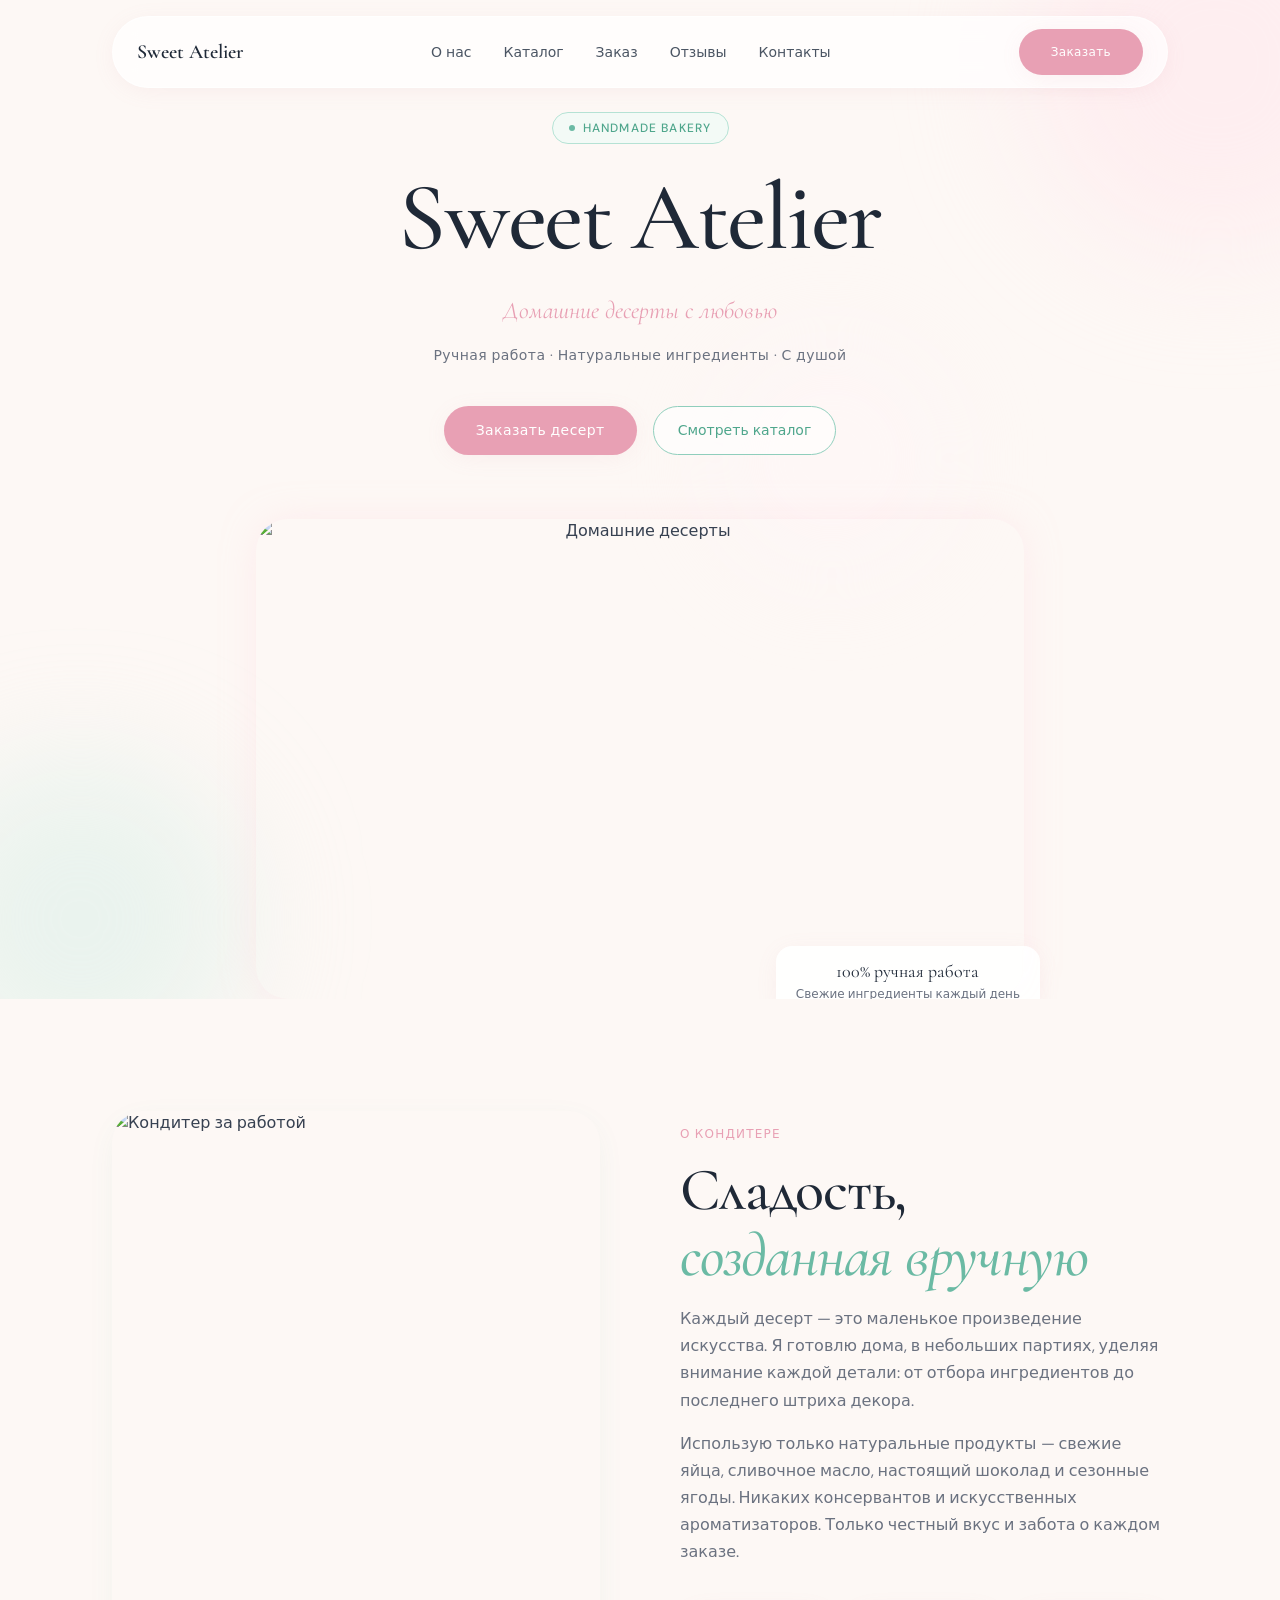
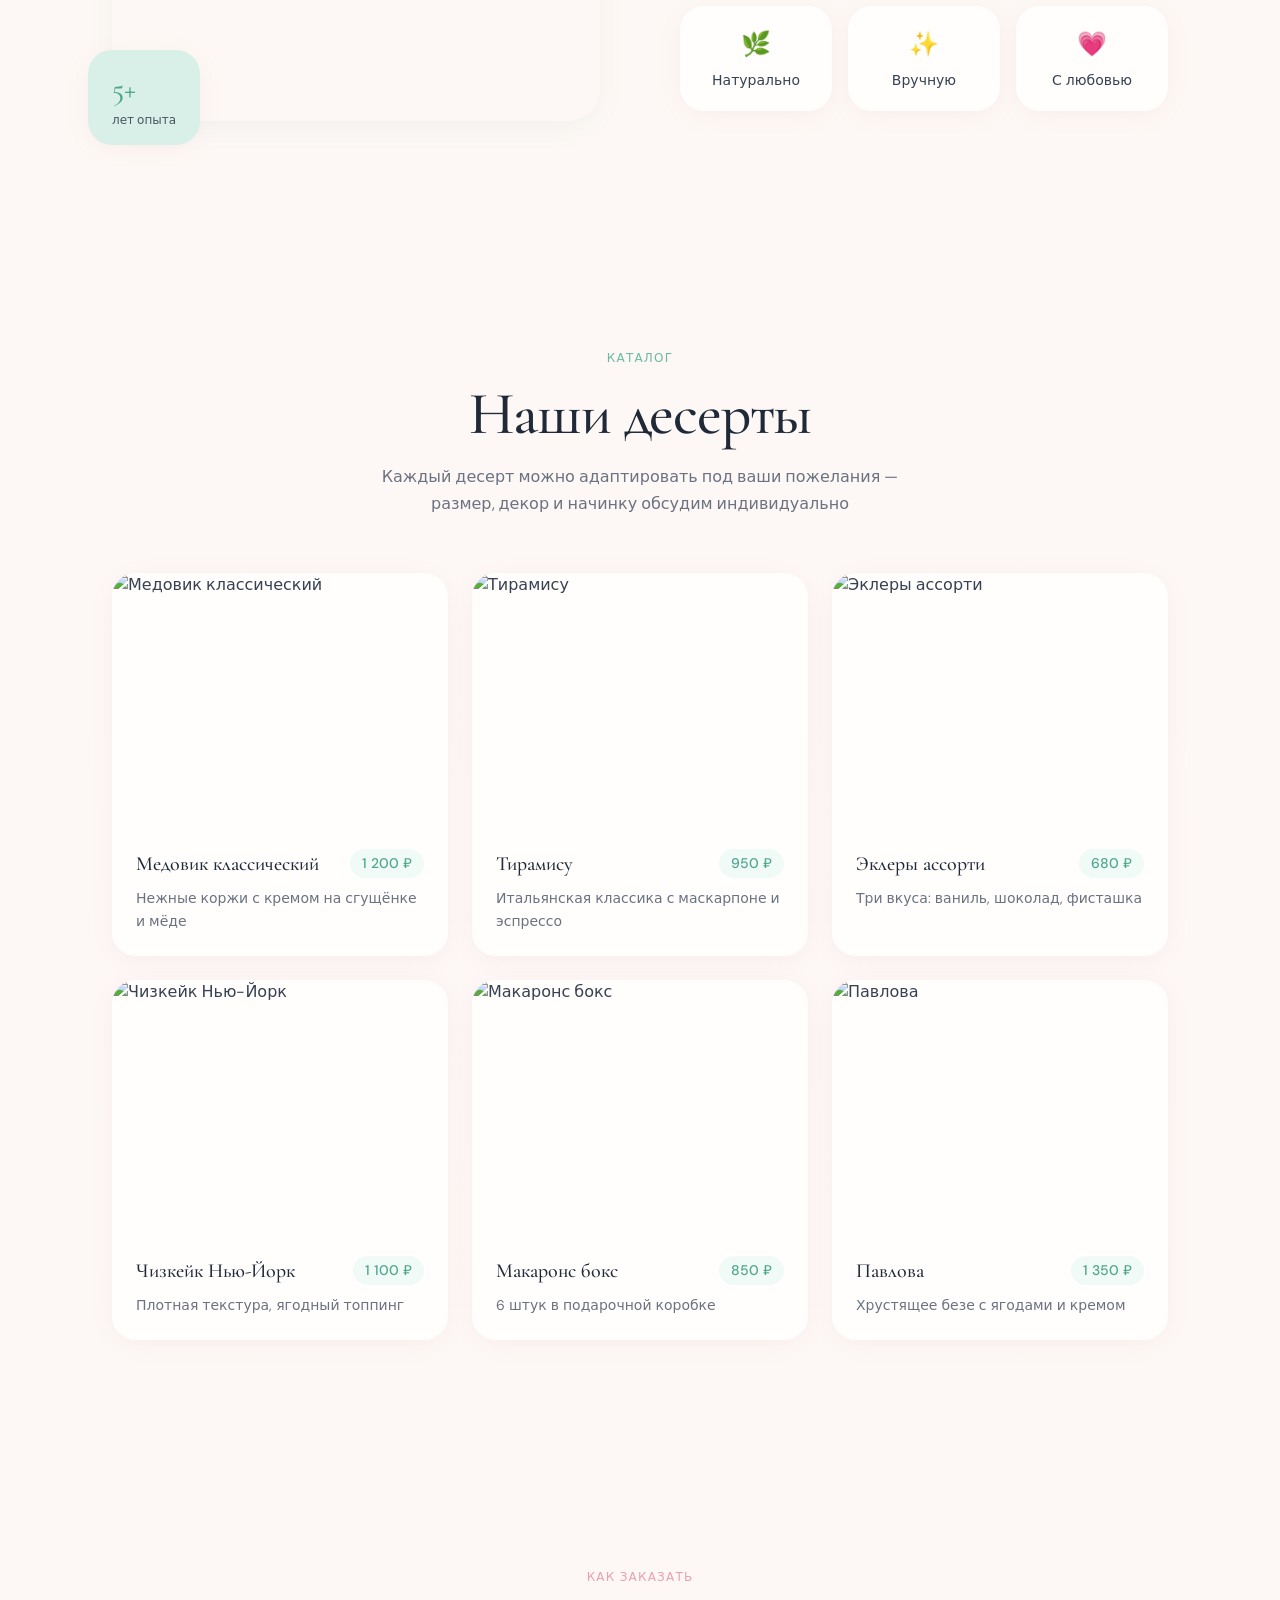
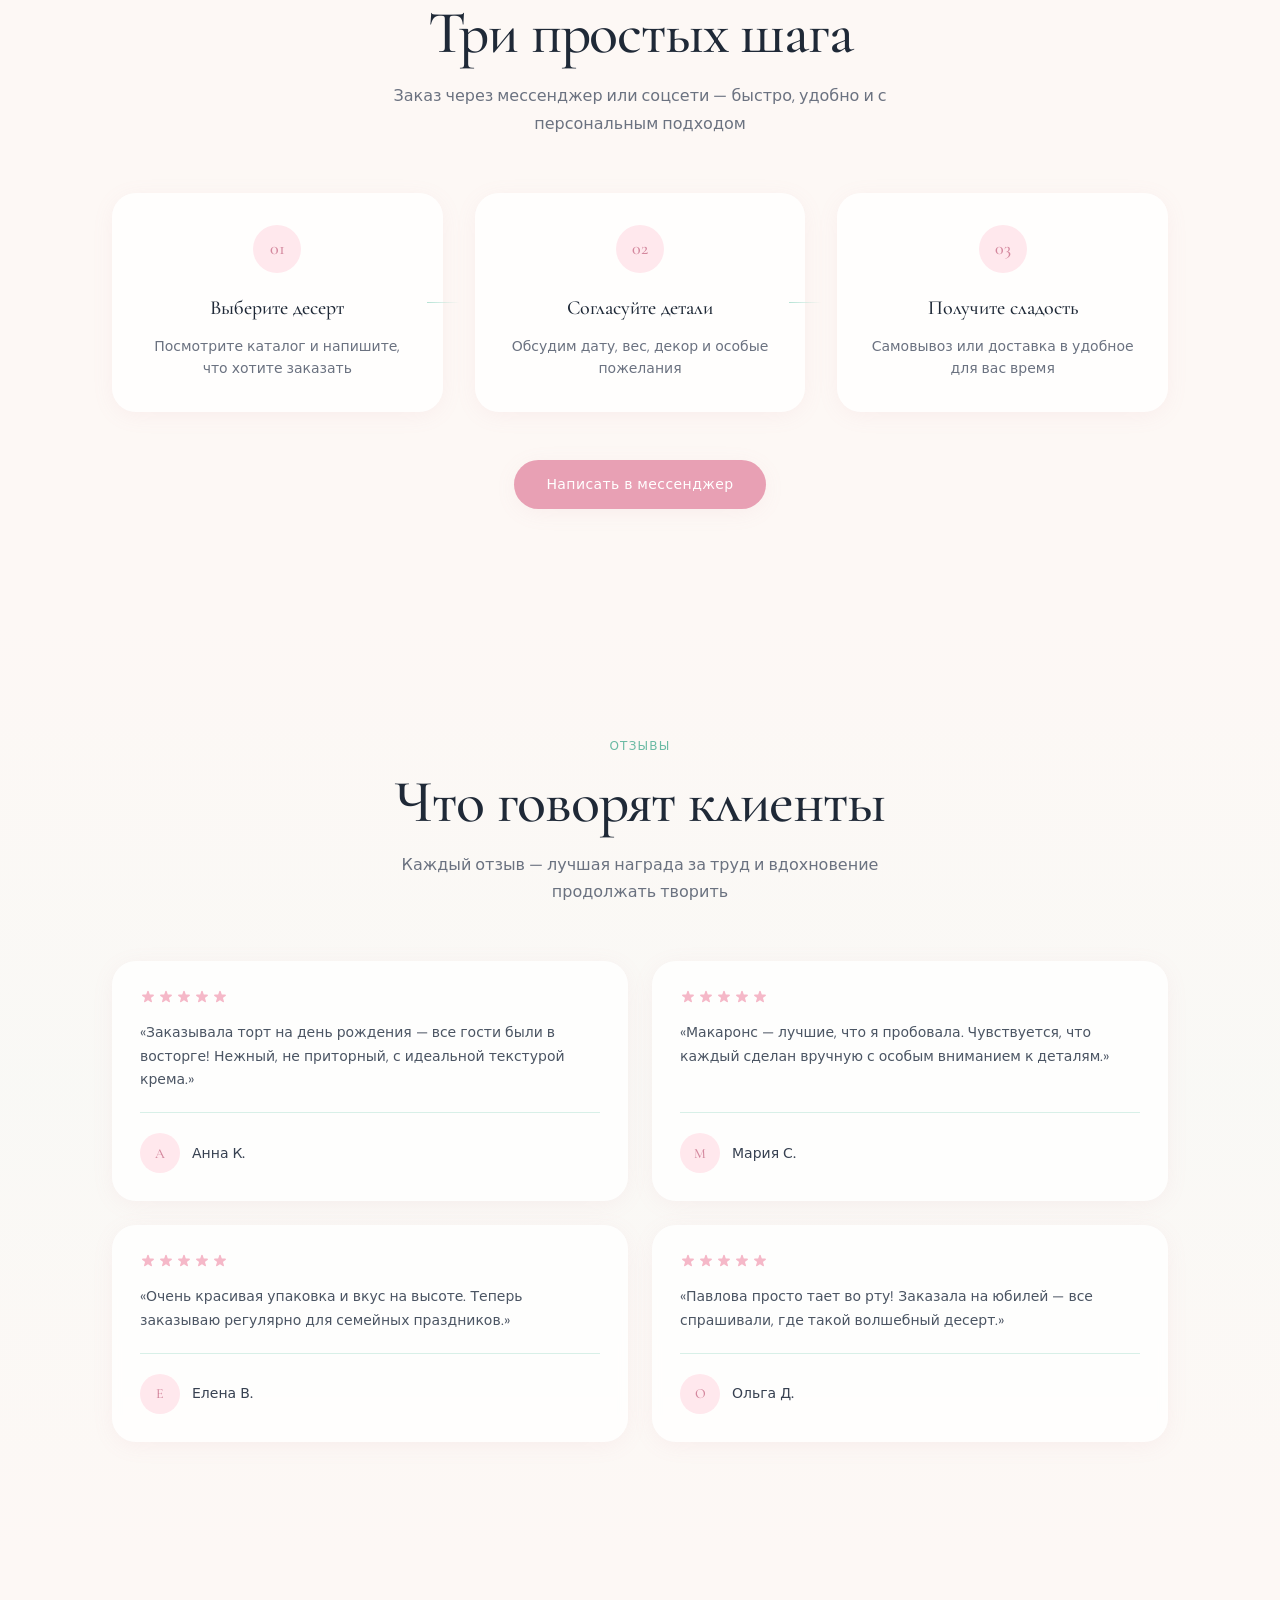
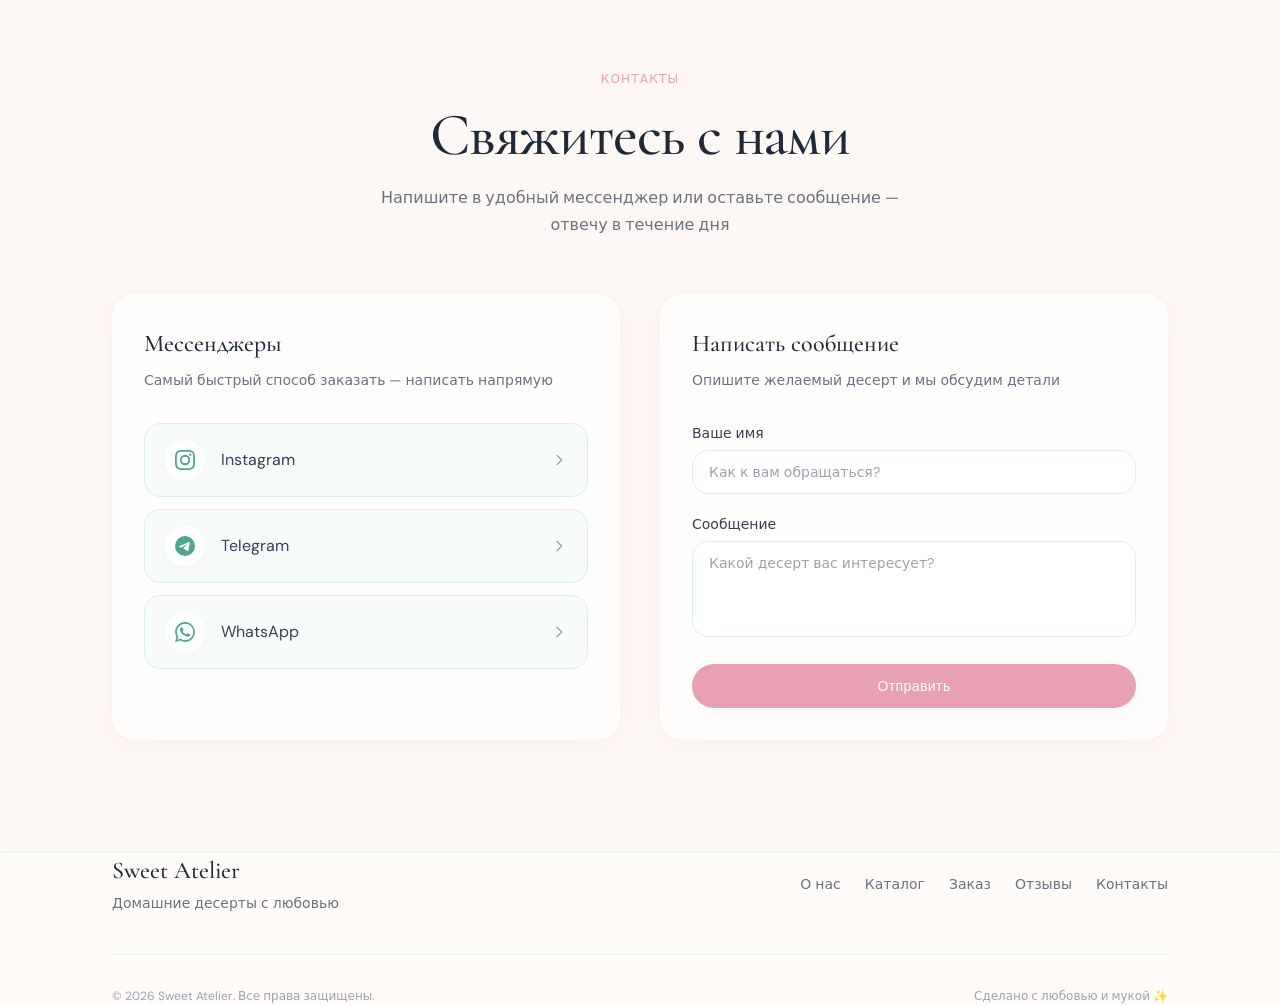
==== index.html @ 5d363986 "Создала веб-сайт" ====
<!DOCTYPE html>
<html lang="ru">
<head>
  <meta charset="UTF-8">
  <meta name="viewport" content="width=device-width, initial-scale=1.0">
  <meta name="description" content="Домашние десерты с любовью — handmade bakery от домашнего кондитера">
  <link rel="icon" type="image/svg+xml" href="favicon.svg">
  <link rel="preconnect" href="https://fonts.googleapis.com">
  <link rel="preconnect" href="https://fonts.gstatic.com" crossorigin>
  <link href="https://fonts.googleapis.com/css2?family=Cormorant+Garamond:ital,wght@0,400;0,500;0,600;0,700;1,400&family=DM+Sans:ital,opsz,wght@0,9..40,300;0,9..40,400;0,9..40,500;1,9..40,400&display=swap" rel="stylesheet">
  <link rel="stylesheet" href="css/styles.css">
  <title>Sweet Atelier — Домашние десерты</title>
</head>
<body>

  <!-- Header -->
  <header class="header">
    <div class="container">
      <nav class="header__inner">
        <a href="#" class="header__logo" id="brand-name">Sweet Atelier</a>
        <ul class="nav-desktop" id="nav-desktop"></ul>
        <a href="#contact" class="btn-primary header__cta">Заказать</a>
        <button class="burger" id="burger" type="button" aria-label="Меню">
          <span class="burger__lines">
            <span></span><span></span><span></span>
          </span>
        </button>
      </nav>
      <nav class="nav-mobile" id="nav-mobile">
        <ul id="nav-mobile-list"></ul>
        <a href="#contact" class="btn-primary">Заказать десерт</a>
      </nav>
    </div>
  </header>

  <main>

    <!-- Hero -->
    <section class="hero">
      <div class="hero__bg">
        <div class="hero__blob hero__blob--1"></div>
        <div class="hero__blob hero__blob--2"></div>
        <div class="hero__blob hero__blob--3"></div>
      </div>
      <div class="container hero__content">
        <span class="hero__badge hero-animate hero-animate--1">
          <span class="hero__badge-dot"></span>
          Handmade Bakery
        </span>
        <h1 class="hero__title hero-animate hero-animate--2" id="hero-title">Sweet Atelier</h1>
        <p class="hero__tagline hero-animate hero-animate--3" id="hero-tagline">Домашние десерты с любовью</p>
        <p class="hero__desc hero-animate hero-animate--4" id="hero-desc">Ручная работа · Натуральные ингредиенты · С душой</p>
        <div class="hero__actions hero-animate hero-animate--5">
          <a href="#contact" class="btn-primary">Заказать десерт</a>
          <a href="#catalog" class="btn-outline">Смотреть каталог</a>
        </div>
        <div class="hero__image-wrap hero-animate hero-animate--6">
          <div class="hero__image">
            <img src="https://images.unsplash.com/photo-1486427944299-d1955d23e34d?w=1200&q=80" alt="Домашние десерты">
          </div>
          <div class="hero__image-badge">
            <p>100% ручная работа</p>
            <p>Свежие ингредиенты каждый день</p>
          </div>
        </div>
      </div>
    </section>

    <!-- About -->
    <section id="about" class="section-padding">
      <div class="container about__grid">
        <div class="about__image-wrap fade-in fade-in--left">
          <div class="about__image">
            <img src="https://images.unsplash.com/photo-1556910103-1c02745aae4d?w=800&q=80" alt="Кондитер за работой">
          </div>
          <div class="about__stat">
            <p class="about__stat-num">5+</p>
            <p class="about__stat-label">лет опыта</p>
          </div>
        </div>
        <div class="fade-in fade-in--right">
          <span class="section-label section-label--blush">О кондитере</span>
          <h2 class="section-title">Сладость,<br><span class="italic-accent">созданная вручную</span></h2>
          <p class="about__text">
            Каждый десерт — это маленькое произведение искусства. Я готовлю
            дома, в небольших партиях, уделяя внимание каждой детали: от
            отбора ингредиентов до последнего штриха декора.
          </p>
          <p class="about__text about__text--second">
            Использую только натуральные продукты — свежие яйца, сливочное
            масло, настоящий шоколад и сезонные ягоды. Никаких консервантов
            и искусственных ароматизаторов. Только честный вкус и забота о
            каждом заказе.
          </p>
          <div class="about__features">
            <div class="card-bakery about__feature">
              <span class="about__feature-icon">🌿</span>
              <span class="about__feature-label">Натурально</span>
            </div>
            <div class="card-bakery about__feature">
              <span class="about__feature-icon">✨</span>
              <span class="about__feature-label">Вручную</span>
            </div>
            <div class="card-bakery about__feature">
              <span class="about__feature-icon">💗</span>
              <span class="about__feature-label">С любовью</span>
            </div>
          </div>
        </div>
      </div>
    </section>

    <!-- Catalog -->
    <section id="catalog" class="section-padding catalog">
      <div class="container">
        <div class="section-header fade-in">
          <span class="section-label section-label--mint">Каталог</span>
          <h2 class="section-title">Наши десерты</h2>
          <p class="section-subtitle section-subtitle--center">
            Каждый десерт можно адаптировать под ваши пожелания — размер,
            декор и начинку обсудим индивидуально
          </p>
        </div>
        <div class="catalog__grid" id="catalog-grid"></div>
      </div>
    </section>

    <!-- How to order -->
    <section id="order" class="section-padding">
      <div class="container">
        <div class="section-header fade-in">
          <span class="section-label section-label--blush">Как заказать</span>
          <h2 class="section-title">Три простых шага</h2>
          <p class="section-subtitle section-subtitle--center">
            Заказ через мессенджер или соцсети — быстро, удобно и с
            персональным подходом
          </p>
        </div>
        <div class="steps" id="steps-grid"></div>
        <div class="order__cta fade-in">
          <a href="#contact" class="btn-primary">Написать в мессенджер</a>
        </div>
      </div>
    </section>

    <!-- Reviews -->
    <section id="reviews" class="section-padding reviews">
      <div class="container">
        <div class="section-header fade-in">
          <span class="section-label section-label--mint">Отзывы</span>
          <h2 class="section-title">Что говорят клиенты</h2>
          <p class="section-subtitle section-subtitle--center">
            Каждый отзыв — лучшая награда за труд и вдохновение продолжать творить
          </p>
        </div>
        <div class="reviews__grid" id="reviews-grid"></div>
      </div>
    </section>

    <!-- Contact -->
    <section id="contact" class="section-padding">
      <div class="container">
        <div class="section-header fade-in">
          <span class="section-label section-label--blush">Контакты</span>
          <h2 class="section-title">Свяжитесь с нами</h2>
          <p class="section-subtitle section-subtitle--center">
            Напишите в удобный мессенджер или оставьте сообщение — отвечу в течение дня
          </p>
        </div>
        <div class="contact__grid">
          <div class="card-bakery contact-card fade-in fade-in--left">
            <h3 class="contact-card__title">Мессенджеры</h3>
            <p class="contact-card__desc">Самый быстрый способ заказать — написать напрямую</p>
            <div class="social-links" id="social-links"></div>
          </div>
          <div class="card-bakery contact-card fade-in fade-in--right">
            <h3 class="contact-card__title">Написать сообщение</h3>
            <p class="contact-card__desc">Опишите желаемый десерт и мы обсудим детали</p>
            <form class="form" id="contact-form">
              <div class="form-group">
                <label for="name">Ваше имя</label>
                <input type="text" id="name" name="name" required placeholder="Как к вам обращаться?">
              </div>
              <div class="form-group">
                <label for="message">Сообщение</label>
                <textarea id="message" name="message" required placeholder="Какой десерт вас интересует?"></textarea>
              </div>
              <button type="submit" class="btn-primary btn-primary--full">Отправить</button>
            </form>
            <div class="form-success" id="form-success" hidden>
              <p class="form-success__title">Спасибо!</p>
              <p class="form-success__text">Ваше сообщение отправлено. Скоро свяжусь с вами.</p>
            </div>
          </div>
        </div>
      </div>
    </section>

  </main>

  <!-- Footer -->
  <footer class="footer">
    <div class="container footer__inner">
      <div class="footer__top">
        <div class="footer__brand">
          <p class="footer__name" id="footer-brand-name">Sweet Atelier</p>
          <p class="footer__tagline" id="footer-tagline">Домашние десерты с любовью</p>
        </div>
        <nav class="footer__nav">
          <ul id="footer-nav"></ul>
        </nav>
      </div>
      <div class="footer__bottom">
        <p>© <span id="footer-year"></span> <span id="footer-brand-copy">Sweet Atelier</span>. Все права защищены.</p>
        <p>Сделано с любовью и мукой ✨</p>
      </div>
    </div>
  </footer>

  <script src="js/data.js"></script>
  <script src="js/main.js"></script>
</body>
</html>
---- css/styles.css ----
/* ===== Variables ===== */
:root {
  --cream: #fdf8f5;
  --mint-50: #f0faf7;
  --mint-100: #d8f0e8;
  --mint-200: #b5e2d4;
  --mint-300: #8fcebc;
  --mint-400: #6bbaa4;
  --mint-500: #4fa68c;
  --blush-50: #fff5f7;
  --blush-100: #ffe8ed;
  --blush-200: #ffd1dc;
  --blush-300: #f5b8c8;
  --blush-400: #e8a0b4;
  --blush-500: #d4889e;
  --gray-400: #9ca3af;
  --gray-500: #6b7280;
  --gray-600: #4b5563;
  --gray-700: #374151;
  --gray-800: #1f2937;
  --shadow-soft: 0 4px 24px -4px rgba(212, 136, 158, 0.12);
  --shadow-card: 0 8px 32px -8px rgba(79, 166, 140, 0.1);
  --shadow-glow: 0 0 40px -10px rgba(255, 209, 220, 0.5);
  --font-serif: "Cormorant Garamond", Georgia, serif;
  --font-sans: "DM Sans", system-ui, sans-serif;
  --transition: 200ms cubic-bezier(0.4, 0, 0.2, 1);
}

/* ===== Reset & Base ===== */
*, *::before, *::after { box-sizing: border-box; margin: 0; padding: 0; }

html { scroll-behavior: smooth; }

body {
  font-family: var(--font-sans);
  background: var(--cream);
  color: var(--gray-700);
  -webkit-font-smoothing: antialiased;
  line-height: 1.5;
}

::selection {
  background: var(--blush-200);
  color: var(--gray-800);
}

img { display: block; max-width: 100%; height: auto; }

a { text-decoration: none; color: inherit; }

ul { list-style: none; }

/* ===== Utilities ===== */
.container {
  max-width: 72rem;
  margin: 0 auto;
  padding: 0 1.25rem;
}

.section-padding {
  padding: 5rem 1.25rem;
}

.section-header {
  text-align: center;
}

.section-label {
  font-size: 0.75rem;
  font-weight: 500;
  letter-spacing: 0.1em;
  text-transform: uppercase;
}

.section-label--mint { color: var(--mint-400); }
.section-label--blush { color: var(--blush-400); }

.section-title {
  font-family: var(--font-serif);
  font-size: clamp(2.25rem, 5vw, 3.75rem);
  font-weight: 500;
  letter-spacing: -0.02em;
  color: var(--gray-800);
  margin-top: 0.75rem;
  line-height: 1.1;
}

.section-subtitle {
  margin: 1rem auto 0;
  max-width: 36rem;
  font-size: 1rem;
  line-height: 1.7;
  color: var(--gray-500);
}

.section-subtitle--center { text-align: center; }

.italic-accent { font-style: italic; color: var(--mint-400); }

/* ===== Buttons ===== */
.btn-primary {
  display: inline-flex;
  align-items: center;
  justify-content: center;
  padding: 0.875rem 2rem;
  border-radius: 9999px;
  background: var(--blush-400);
  color: #fff;
  font-size: 0.875rem;
  font-weight: 500;
  letter-spacing: 0.03em;
  box-shadow: var(--shadow-soft);
  transition: all var(--transition);
  border: none;
  cursor: pointer;
}

.btn-primary:hover {
  background: var(--blush-500);
  box-shadow: var(--shadow-card);
  transform: scale(1.02);
}

.btn-primary:active { transform: scale(0.98); }

.btn-outline {
  display: inline-flex;
  align-items: center;
  justify-content: center;
  padding: 0.75rem 1.5rem;
  border-radius: 9999px;
  border: 1px solid var(--mint-300);
  background: rgba(255, 255, 255, 0.6);
  color: var(--mint-500);
  font-size: 0.875rem;
  font-weight: 500;
  backdrop-filter: blur(4px);
  transition: all var(--transition);
}

.btn-outline:hover {
  border-color: var(--mint-400);
  background: var(--mint-50);
}

.btn-primary--full { width: 100%; }

/* ===== Cards ===== */
.card-bakery {
  border-radius: 1.5rem;
  background: rgba(255, 255, 255, 0.8);
  box-shadow: var(--shadow-soft);
  backdrop-filter: blur(4px);
  transition: all var(--transition);
}

/* ===== Fade-in animation ===== */
.fade-in {
  opacity: 0;
  transform: translateY(24px);
  transition: opacity 0.6s cubic-bezier(0.4, 0, 0.2, 1),
              transform 0.6s cubic-bezier(0.4, 0, 0.2, 1);
}

.fade-in--left { transform: translateX(24px); }
.fade-in--right { transform: translateX(-24px); }

.fade-in.is-visible {
  opacity: 1;
  transform: translate(0, 0);
}

/* ===== Header ===== */
.header {
  position: fixed;
  inset: 0 0 auto 0;
  z-index: 50;
}

.header__inner {
  margin-top: 1rem;
  display: flex;
  align-items: center;
  justify-content: space-between;
  padding: 0.75rem 1.5rem;
  border-radius: 9999px;
  border: 1px solid rgba(255, 255, 255, 0.6);
  background: rgba(255, 255, 255, 0.7);
  box-shadow: var(--shadow-soft);
  backdrop-filter: blur(12px);
}

.header__logo {
  font-family: var(--font-serif);
  font-size: 1.25rem;
  font-weight: 600;
  color: var(--gray-800);
  transition: color var(--transition);
}

.header__logo:hover { color: var(--blush-500); }

.nav-desktop {
  display: none;
  align-items: center;
  gap: 2rem;
}

.nav-desktop a {
  font-size: 0.875rem;
  color: var(--gray-600);
  transition: color var(--transition);
}

.nav-desktop a:hover { color: var(--mint-500); }

.header__cta { display: none; font-size: 0.75rem; }

.burger {
  display: flex;
  align-items: center;
  justify-content: center;
  width: 2.5rem;
  height: 2.5rem;
  border: none;
  border-radius: 9999px;
  background: var(--mint-50);
  cursor: pointer;
}

.burger__lines {
  position: relative;
  width: 1rem;
  height: 0.875rem;
}

.burger__lines span {
  position: absolute;
  left: 0;
  width: 100%;
  height: 2px;
  border-radius: 1px;
  background: var(--gray-600);
  transition: all var(--transition);
}

.burger__lines span:nth-child(1) { top: 0; }
.burger__lines span:nth-child(2) { top: 50%; transform: translateY(-50%); }
.burger__lines span:nth-child(3) { bottom: 0; }

.burger.is-open .burger__lines span:nth-child(1) {
  top: 50%;
  transform: translateY(-50%) rotate(45deg);
}

.burger.is-open .burger__lines span:nth-child(2) { opacity: 0; }

.burger.is-open .burger__lines span:nth-child(3) {
  bottom: 50%;
  transform: translateY(50%) rotate(-45deg);
}

.nav-mobile {
  display: none;
  margin-top: 0.5rem;
  padding: 1.5rem;
  border-radius: 1.5rem;
  border: 1px solid rgba(255, 255, 255, 0.6);
  background: rgba(255, 255, 255, 0.9);
  box-shadow: var(--shadow-card);
  backdrop-filter: blur(12px);
}

.nav-mobile.is-open { display: block; }

.nav-mobile ul { display: flex; flex-direction: column; gap: 1rem; }

.nav-mobile a {
  display: block;
  font-size: 1rem;
  color: var(--gray-700);
  transition: color var(--transition);
}

.nav-mobile a:hover { color: var(--mint-500); }

.nav-mobile .btn-primary {
  margin-top: 1.5rem;
  width: 100%;
}

/* ===== Hero ===== */
.hero {
  position: relative;
  min-height: 100vh;
  padding-top: 7rem;
  overflow: hidden;
}

.hero__bg {
  pointer-events: none;
  position: absolute;
  inset: 0;
}

.hero__blob {
  position: absolute;
  border-radius: 50%;
  filter: blur(60px);
}

.hero__blob--1 {
  top: -8rem;
  right: -8rem;
  width: 24rem;
  height: 24rem;
  background: rgba(255, 232, 237, 0.6);
}

.hero__blob--2 {
  bottom: -5rem;
  left: -5rem;
  width: 20rem;
  height: 20rem;
  background: rgba(216, 240, 232, 0.5);
}

.hero__blob--3 {
  top: 33%;
  right: 25%;
  width: 16rem;
  height: 16rem;
  background: rgba(255, 245, 247, 0.4);
  filter: blur(40px);
}

.hero__content {
  position: relative;
  display: flex;
  flex-direction: column;
  align-items: center;
  text-align: center;
  padding-bottom: 4rem;
}

.hero__badge {
  display: inline-flex;
  align-items: center;
  gap: 0.5rem;
  margin-bottom: 1.5rem;
  padding: 0.375rem 1rem;
  border-radius: 9999px;
  border: 1px solid var(--mint-200);
  background: rgba(240, 250, 247, 0.8);
  font-size: 0.75rem;
  font-weight: 500;
  letter-spacing: 0.1em;
  text-transform: uppercase;
  color: var(--mint-500);
}

.hero__badge-dot {
  width: 0.375rem;
  height: 0.375rem;
  border-radius: 50%;
  background: var(--mint-400);
}

.hero__title {
  font-family: var(--font-serif);
  font-size: clamp(3rem, 10vw, 6rem);
  font-weight: 500;
  line-height: 1.05;
  letter-spacing: -0.02em;
  color: var(--gray-800);
}

.hero__tagline {
  margin-top: 1.5rem;
  font-family: var(--font-serif);
  font-size: clamp(1.25rem, 3vw, 1.5rem);
  font-style: italic;
  color: var(--blush-400);
}

.hero__desc {
  margin-top: 1rem;
  font-size: 0.875rem;
  letter-spacing: 0.03em;
  color: var(--gray-500);
}

.hero__actions {
  margin-top: 2.5rem;
  display: flex;
  flex-direction: column;
  gap: 1rem;
}

.hero__image-wrap {
  position: relative;
  margin-top: 4rem;
  width: 100%;
  max-width: 48rem;
}

.hero__image {
  border-radius: 2rem;
  overflow: hidden;
  box-shadow: var(--shadow-glow);
}

.hero__image img {
  width: 100%;
  aspect-ratio: 16 / 10;
  object-fit: cover;
}

.hero__image-badge {
  display: none;
  position: absolute;
  bottom: -1rem;
  right: -1rem;
  padding: 0.75rem 1.25rem;
  border-radius: 1rem;
  background: rgba(255, 255, 255, 0.9);
  box-shadow: var(--shadow-soft);
  backdrop-filter: blur(4px);
}

.hero__image-badge p:first-child {
  font-family: var(--font-serif);
  font-size: 1.125rem;
  color: var(--gray-800);
}

.hero__image-badge p:last-child {
  font-size: 0.75rem;
  color: var(--gray-500);
}

/* Hero entrance (no JS needed) */
.hero-animate {
  opacity: 0;
  transform: translateY(24px);
  animation: heroIn 0.7s cubic-bezier(0.4, 0, 0.2, 1) forwards;
}

.hero-animate--1 { animation-delay: 0s; }
.hero-animate--2 { animation-delay: 0.1s; }
.hero-animate--3 { animation-delay: 0.2s; }
.hero-animate--4 { animation-delay: 0.3s; }
.hero-animate--5 { animation-delay: 0.4s; }
.hero-animate--6 { animation-delay: 0.5s; animation-name: heroInScale; }

@keyframes heroIn {
  to { opacity: 1; transform: translateY(0); }
}

@keyframes heroInScale {
  from { opacity: 0; transform: scale(0.95); }
  to { opacity: 1; transform: scale(1); }
}

/* ===== About ===== */
.about__grid {
  display: grid;
  gap: 3rem;
  align-items: center;
}

.about__image-wrap { position: relative; }

.about__image {
  border-radius: 2rem;
  overflow: hidden;
  box-shadow: var(--shadow-card);
}

.about__image img {
  width: 100%;
  aspect-ratio: 4 / 5;
  object-fit: cover;
}

.about__stat {
  position: absolute;
  bottom: -1.5rem;
  left: -1.5rem;
  padding: 1rem 1.5rem;
  border-radius: 1.5rem;
  background: var(--mint-100);
  box-shadow: var(--shadow-soft);
}

.about__stat-num {
  font-family: var(--font-serif);
  font-size: 1.875rem;
  font-weight: 500;
  color: var(--mint-500);
}

.about__stat-label {
  font-size: 0.75rem;
  color: var(--gray-600);
}

.about__text {
  margin-top: 1rem;
  font-size: 1rem;
  line-height: 1.7;
  color: var(--gray-500);
}

.about__text--second { margin-top: 1rem; }

.about__features {
  margin-top: 2.5rem;
  display: grid;
  grid-template-columns: repeat(2, 1fr);
  gap: 1rem;
}

.about__feature {
  display: flex;
  flex-direction: column;
  align-items: center;
  gap: 0.5rem;
  padding: 1.25rem;
  text-align: center;
}

.about__feature-icon { font-size: 1.5rem; }
.about__feature-label { font-size: 0.875rem; font-weight: 500; color: var(--gray-700); }

/* ===== Catalog ===== */
.catalog {
  background: linear-gradient(to bottom, transparent, rgba(255, 245, 247, 0.3), transparent);
}

.catalog__grid {
  margin-top: 3.5rem;
  display: grid;
  gap: 1.5rem;
}

.catalog-card {
  overflow: hidden;
}

.catalog-card:hover { transform: scale(1.02); }

.catalog-card__image {
  overflow: hidden;
}

.catalog-card__image img {
  width: 100%;
  aspect-ratio: 4 / 3;
  object-fit: cover;
  transition: transform 300ms ease-in-out;
}

.catalog-card:hover .catalog-card__image img {
  transform: scale(1.05);
}

.catalog-card__body { padding: 1.5rem; }

.catalog-card__head {
  display: flex;
  align-items: flex-start;
  justify-content: space-between;
  gap: 0.75rem;
}

.catalog-card__title {
  font-family: var(--font-serif);
  font-size: 1.25rem;
  font-weight: 500;
  color: var(--gray-800);
}

.catalog-card__price {
  flex-shrink: 0;
  padding: 0.25rem 0.75rem;
  border-radius: 9999px;
  background: var(--mint-50);
  font-size: 0.875rem;
  font-weight: 500;
  color: var(--mint-500);
}

.catalog-card__desc {
  margin-top: 0.5rem;
  font-size: 0.875rem;
  line-height: 1.6;
  color: var(--gray-500);
}

/* ===== Order steps ===== */
.steps {
  margin-top: 3.5rem;
  display: grid;
  gap: 2rem;
}

.step-card {
  position: relative;
  padding: 2rem;
  text-align: center;
}

.step-card__num {
  display: inline-flex;
  align-items: center;
  justify-content: center;
  width: 3rem;
  height: 3rem;
  border-radius: 50%;
  background: var(--blush-100);
  font-family: var(--font-serif);
  font-size: 1.125rem;
  font-weight: 500;
  color: var(--blush-500);
}

.step-card__title {
  margin-top: 1.25rem;
  font-family: var(--font-serif);
  font-size: 1.25rem;
  font-weight: 500;
  color: var(--gray-800);
}

.step-card__desc {
  margin-top: 0.75rem;
  font-size: 0.875rem;
  line-height: 1.6;
  color: var(--gray-500);
}

.order__cta {
  margin-top: 3rem;
  text-align: center;
}

/* ===== Reviews ===== */
.reviews {
  background: linear-gradient(to bottom, transparent, rgba(240, 250, 247, 0.3), transparent);
}

.reviews__grid {
  margin-top: 3.5rem;
  display: grid;
  gap: 1.5rem;
}

.review-card {
  display: flex;
  flex-direction: column;
  padding: 1.75rem;
  height: 100%;
}

.stars {
  display: flex;
  gap: 2px;
}

.stars svg {
  width: 1rem;
  height: 1rem;
  color: var(--blush-300);
  fill: currentColor;
}

.review-card__text {
  flex: 1;
  margin-top: 1rem;
  font-size: 0.875rem;
  line-height: 1.7;
  color: var(--gray-600);
}

.review-card__footer {
  display: flex;
  align-items: center;
  gap: 0.75rem;
  margin-top: 1.25rem;
  padding-top: 1.25rem;
  border-top: 1px solid var(--mint-100);
}

.review-card__avatar {
  display: flex;
  align-items: center;
  justify-content: center;
  width: 2.5rem;
  height: 2.5rem;
  border-radius: 50%;
  background: var(--blush-100);
  font-family: var(--font-serif);
  font-size: 0.875rem;
  font-weight: 500;
  color: var(--blush-500);
}

.review-card__name {
  font-size: 0.875rem;
  font-weight: 500;
  color: var(--gray-700);
  font-style: normal;
}

/* ===== Contact ===== */
.contact__grid {
  margin-top: 3.5rem;
  display: grid;
  gap: 2.5rem;
}

.contact-card { padding: 2rem; }

.contact-card__title {
  font-family: var(--font-serif);
  font-size: 1.5rem;
  font-weight: 500;
  color: var(--gray-800);
}

.contact-card__desc {
  margin-top: 0.5rem;
  font-size: 0.875rem;
  color: var(--gray-500);
}

.social-links {
  margin-top: 2rem;
  display: flex;
  flex-direction: column;
  gap: 0.75rem;
}

.social-link {
  display: flex;
  align-items: center;
  gap: 1rem;
  padding: 1rem 1.25rem;
  border-radius: 1rem;
  border: 1px solid var(--mint-100);
  background: rgba(240, 250, 247, 0.5);
  color: var(--gray-700);
  transition: all var(--transition);
}

.social-link:hover {
  border-color: var(--mint-200);
  background: var(--mint-50);
  box-shadow: var(--shadow-soft);
}

.social-link__icon {
  display: flex;
  align-items: center;
  justify-content: center;
  width: 2.5rem;
  height: 2.5rem;
  border-radius: 50%;
  background: #fff;
  color: var(--mint-500);
  box-shadow: var(--shadow-soft);
}

.social-link__icon svg { width: 1.25rem; height: 1.25rem; }

.social-link__arrow {
  margin-left: auto;
  width: 1rem;
  height: 1rem;
  color: var(--gray-400);
}

.form { margin-top: 2rem; }

.form-group { margin-bottom: 1.25rem; }

.form-group label {
  display: block;
  margin-bottom: 0.375rem;
  font-size: 0.875rem;
  font-weight: 500;
  color: var(--gray-700);
}

.form-group input,
.form-group textarea {
  width: 100%;
  padding: 0.75rem 1rem;
  border-radius: 1rem;
  border: 1px solid var(--mint-100);
  background: #fff;
  font-family: inherit;
  font-size: 0.875rem;
  color: var(--gray-700);
  outline: none;
  transition: all var(--transition);
}

.form-group input::placeholder,
.form-group textarea::placeholder { color: var(--gray-400); }

.form-group input:focus,
.form-group textarea:focus {
  border-color: var(--mint-300);
  box-shadow: 0 0 0 3px rgba(143, 206, 188, 0.3);
}

.form-group textarea {
  resize: none;
  min-height: 6rem;
}

.form-success {
  margin-top: 2rem;
  padding: 1.5rem;
  border-radius: 1rem;
  background: var(--mint-50);
  text-align: center;
}

.form-success__title {
  font-family: var(--font-serif);
  font-size: 1.125rem;
  color: var(--mint-500);
}

.form-success__text {
  margin-top: 0.25rem;
  font-size: 0.875rem;
  color: var(--gray-500);
}

.form-success[hidden] { display: none; }

/* ===== Footer ===== */
.footer {
  border-top: 1px solid rgba(216, 240, 232, 0.6);
  background: rgba(255, 255, 255, 0.4);
  backdrop-filter: blur(4px);
}

.footer__inner {
  padding: 3rem 1.25rem;
}

.footer__top {
  display: flex;
  flex-direction: column;
  align-items: center;
  gap: 2rem;
}

.footer__brand {
  text-align: center;
}

.footer__name {
  font-family: var(--font-serif);
  font-size: 1.5rem;
  font-weight: 500;
  color: var(--gray-800);
}

.footer__tagline {
  margin-top: 0.25rem;
  font-size: 0.875rem;
  color: var(--gray-500);
}

.footer__nav ul {
  display: flex;
  flex-wrap: wrap;
  justify-content: center;
  gap: 1.5rem;
}

.footer__nav a {
  font-size: 0.875rem;
  color: var(--gray-500);
  transition: color var(--transition);
}

.footer__nav a:hover { color: var(--mint-500); }

.footer__bottom {
  display: flex;
  flex-direction: column;
  align-items: center;
  gap: 1rem;
  margin-top: 2.5rem;
  padding-top: 2rem;
  border-top: 1px solid rgba(216, 240, 232, 0.6);
}

.footer__bottom p {
  font-size: 0.75rem;
  color: var(--gray-400);
}

/* ===== Responsive ===== */
@media (min-width: 640px) {
  .section-padding { padding: 5rem 2rem; }
  .container { padding: 0 2rem; }
  .hero__actions { flex-direction: row; justify-content: center; }
  .hero__image-badge { display: block; }
  .catalog__grid { grid-template-columns: repeat(2, 1fr); }
  .reviews__grid { grid-template-columns: repeat(2, 1fr); }
  .about__features { grid-template-columns: repeat(3, 1fr); }
  .footer__bottom { flex-direction: row; justify-content: space-between; }
}

@media (min-width: 768px) {
  .section-padding { padding: 7rem 2rem; }
  .nav-desktop { display: flex; }
  .header__cta { display: inline-flex; }
  .burger { display: none; }
  .nav-mobile { display: none !important; }
  .steps { grid-template-columns: repeat(3, 1fr); }
  .step-card:not(:last-child)::after {
    content: "";
    position: absolute;
    top: 50%;
    right: -1rem;
    width: 2rem;
    height: 1px;
    background: linear-gradient(to right, var(--mint-200), transparent);
  }
}

@media (min-width: 1024px) {
  .container { padding: 0 3rem; }
  .about__grid { grid-template-columns: 1fr 1fr; gap: 5rem; }
  .catalog__grid { grid-template-columns: repeat(3, 1fr); }
  .contact__grid { grid-template-columns: 1fr 1fr; }
  .footer__top {
    flex-direction: row;
    justify-content: space-between;
  }
  .footer__brand { text-align: left; }
}
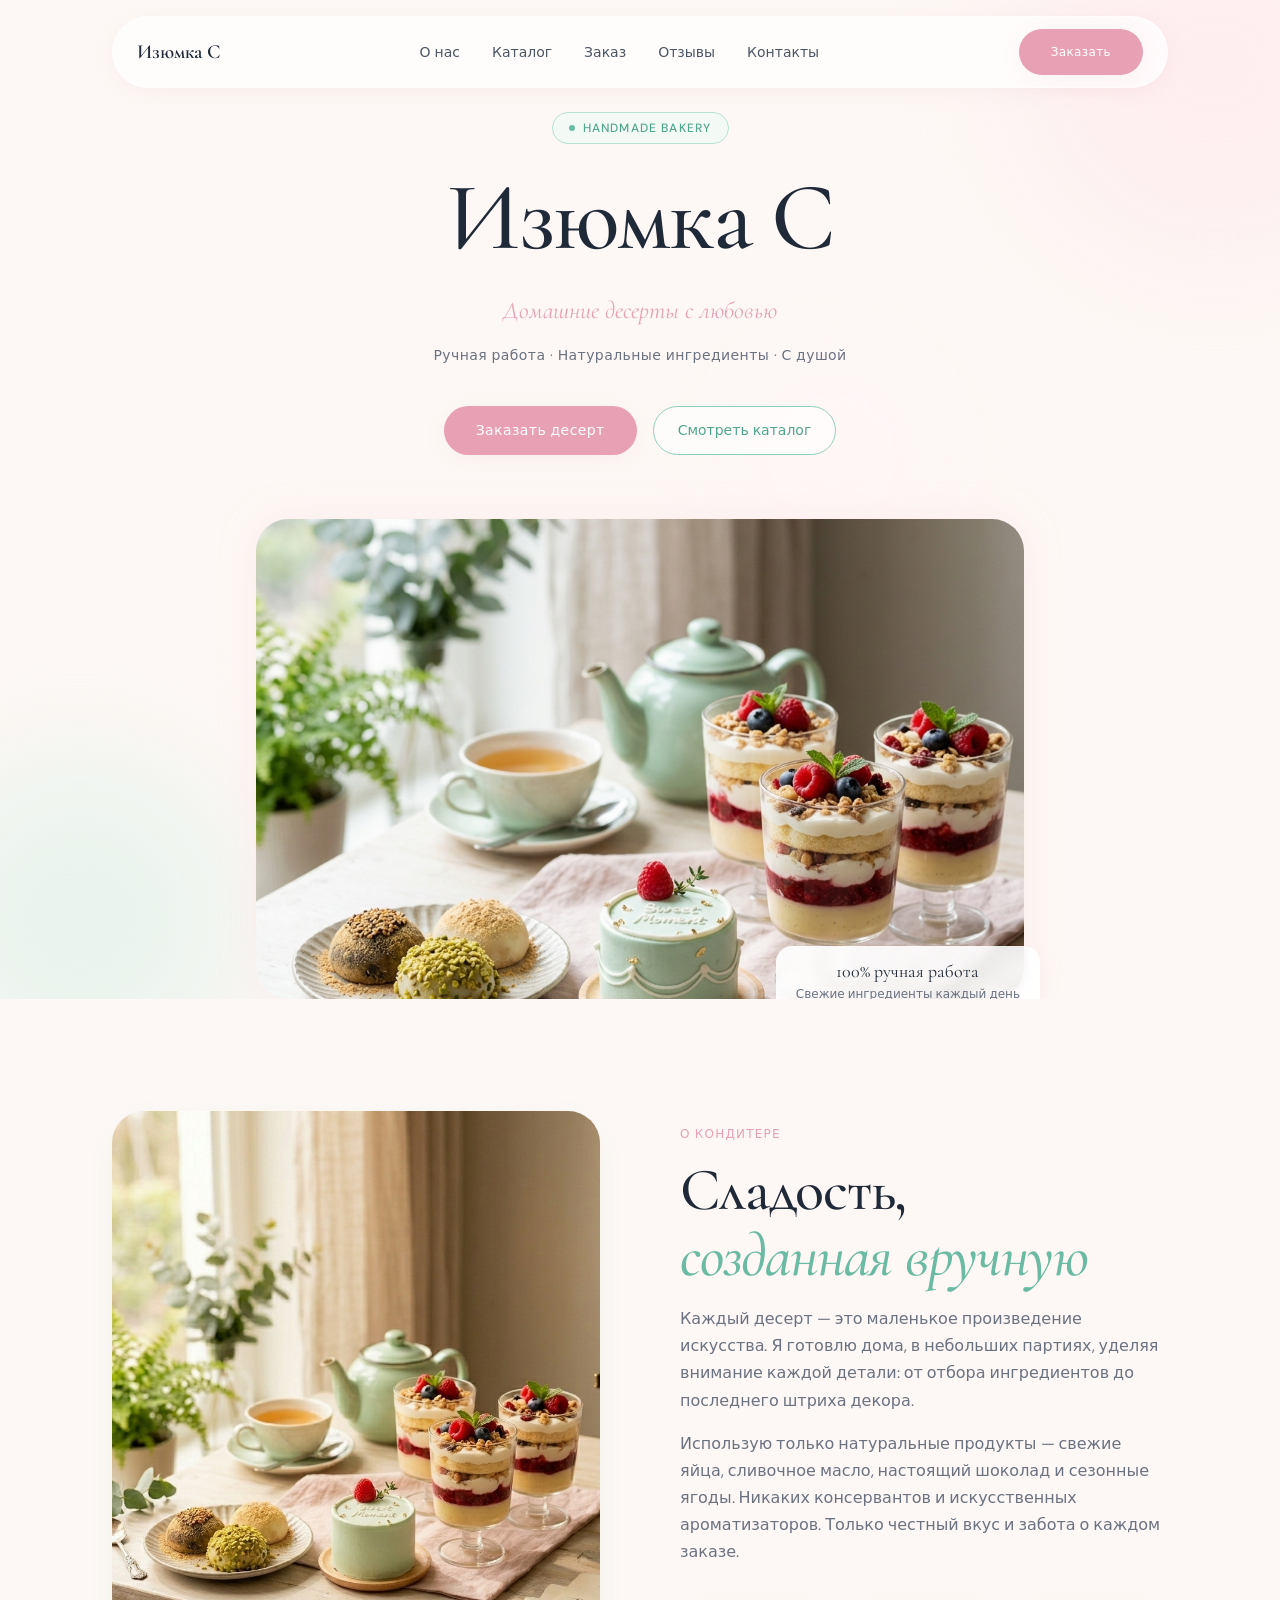
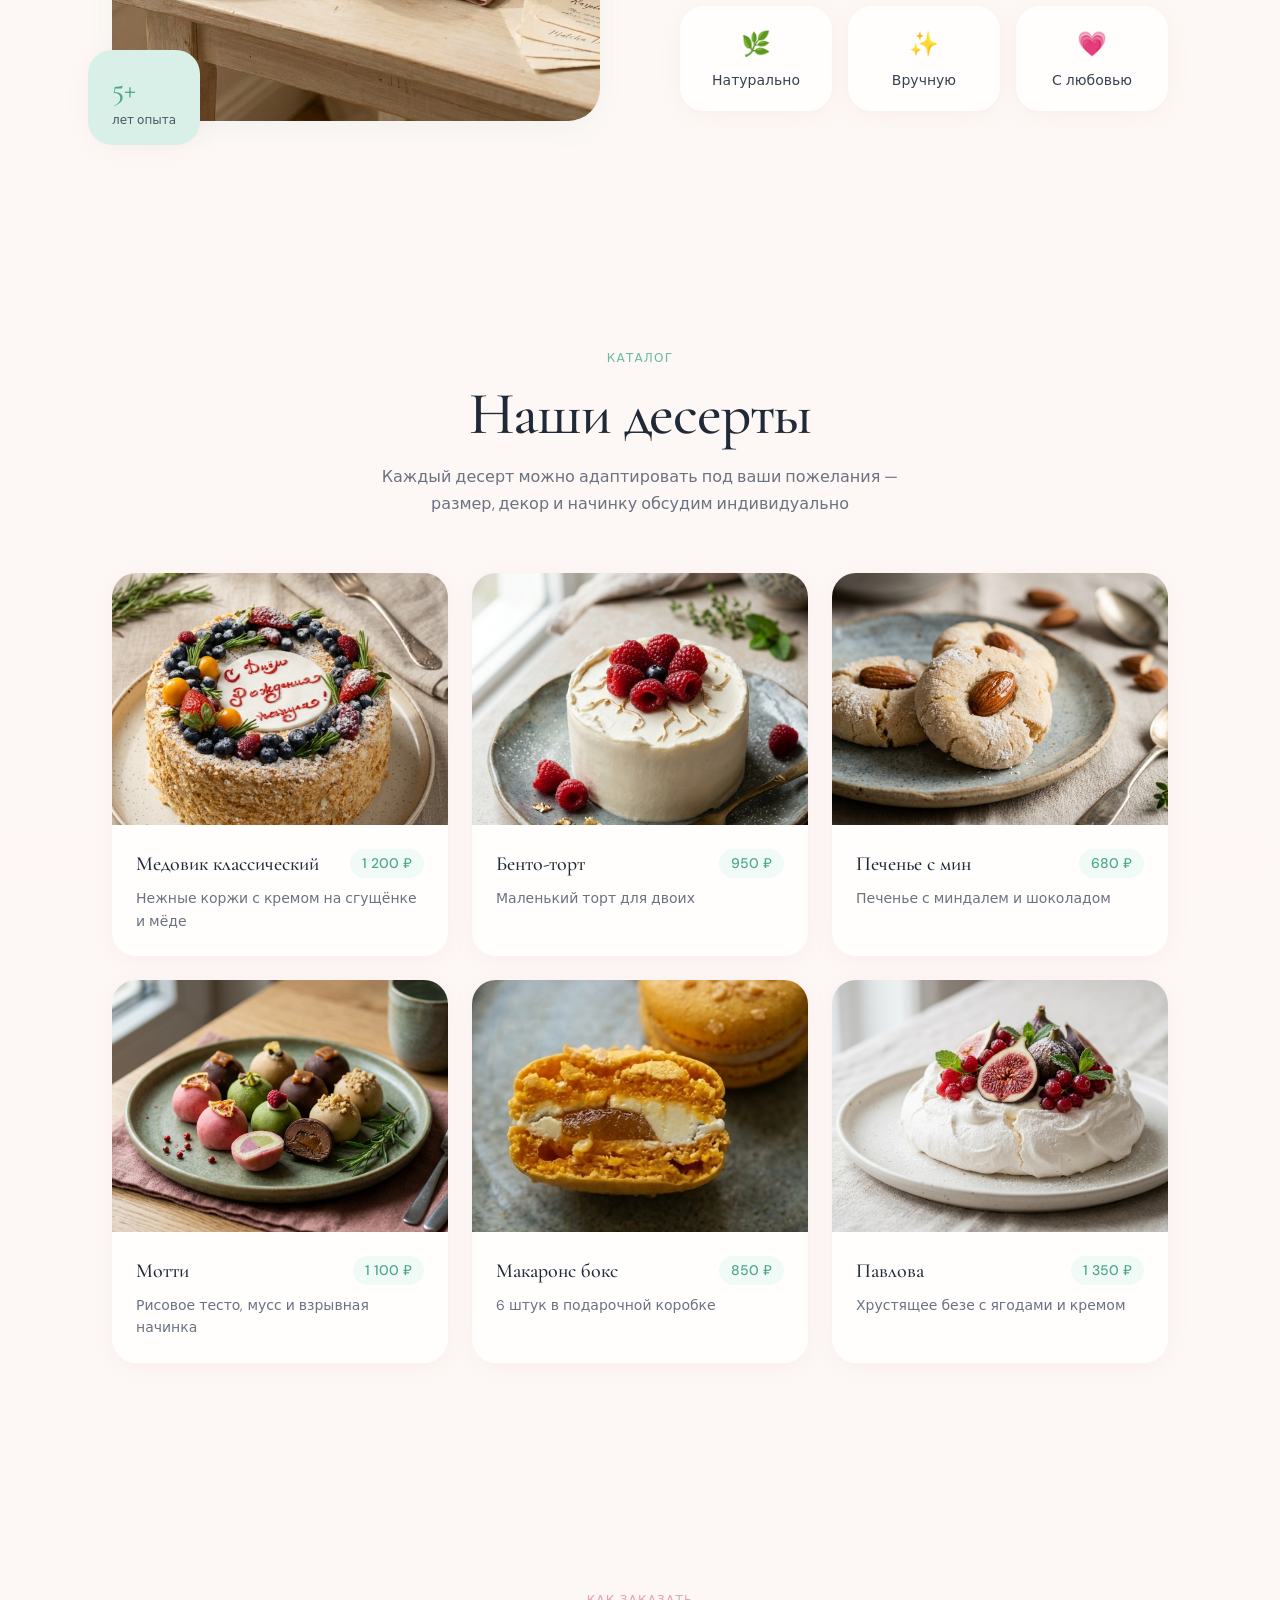
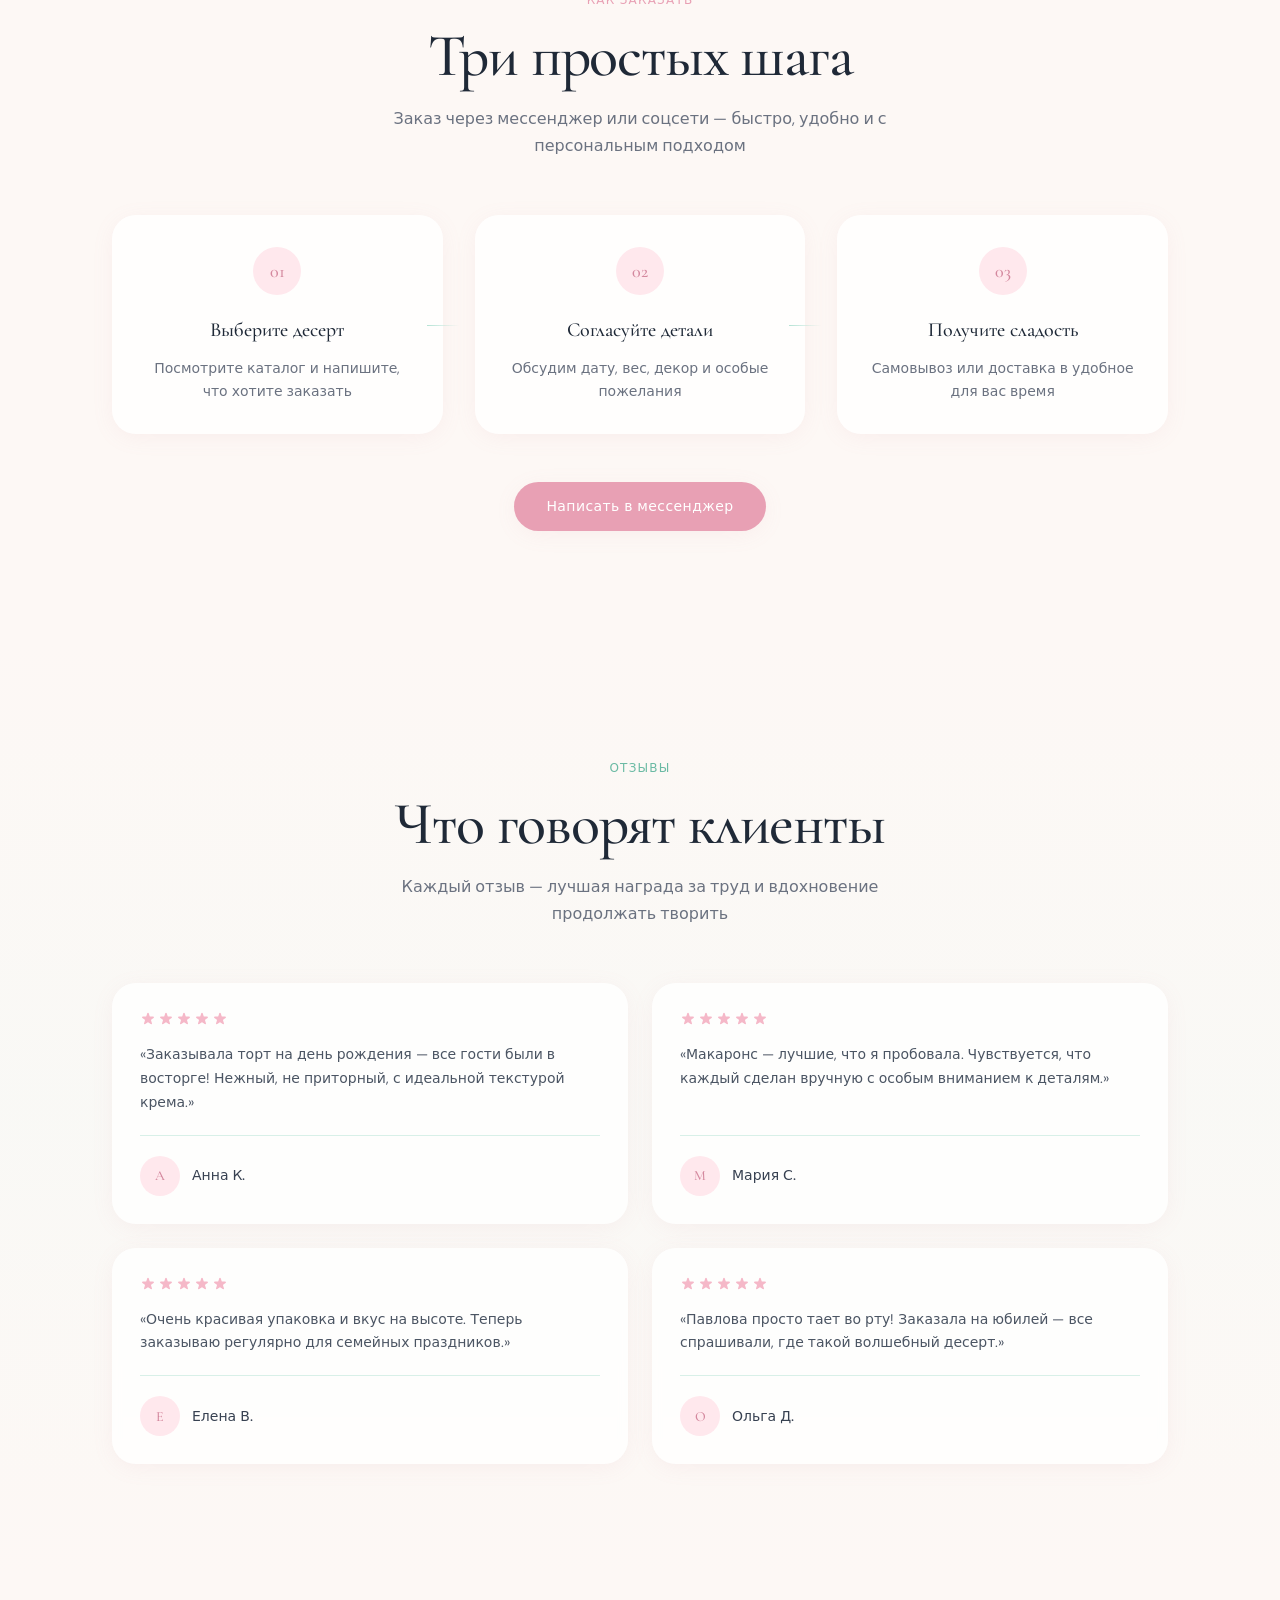
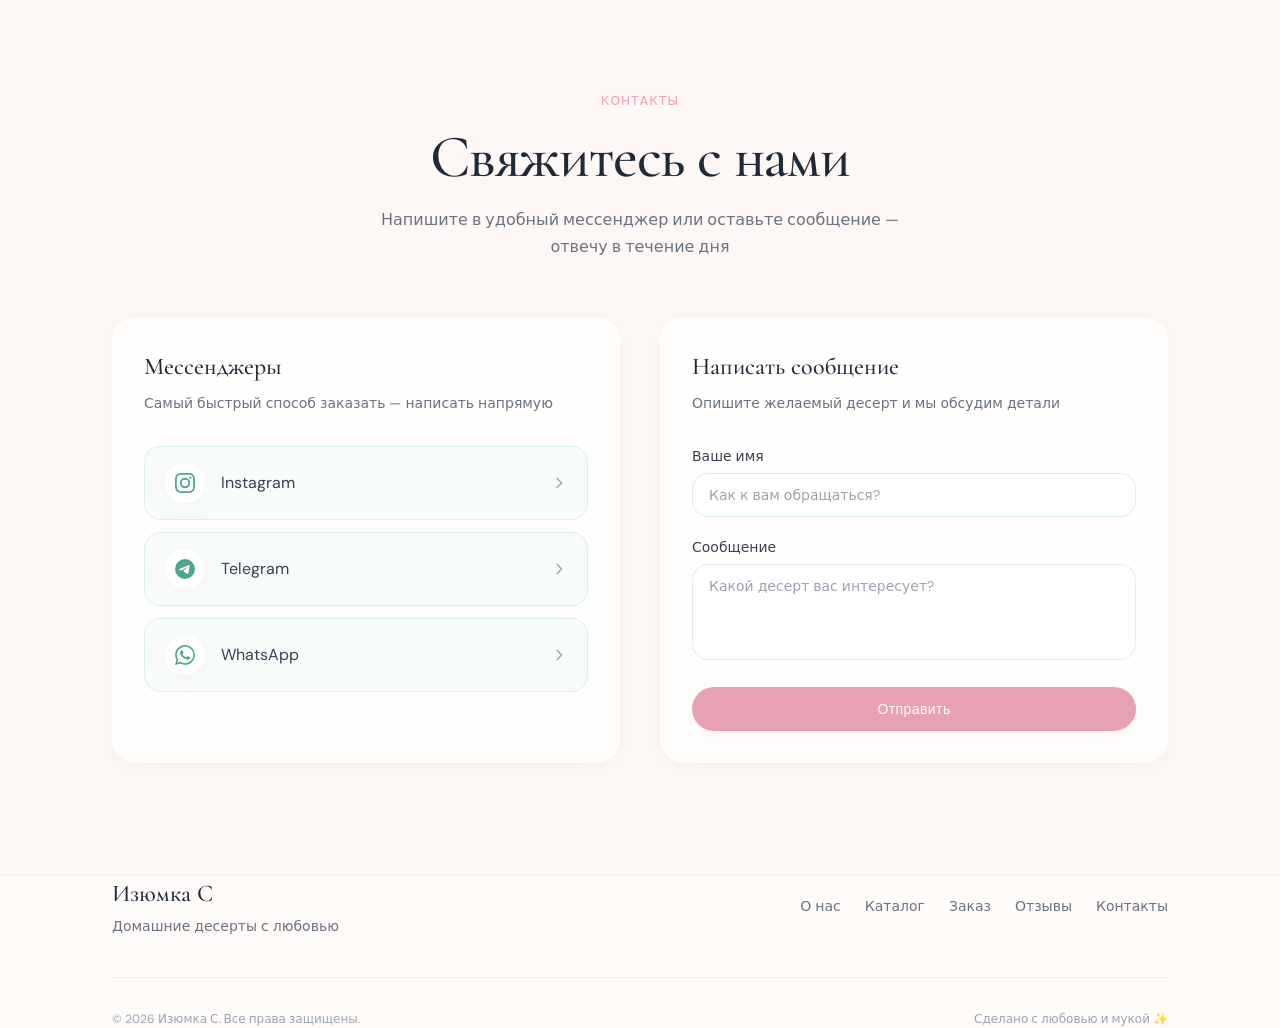
==== commit 099dcf89: "добавила свои фото" ====
--- a/index.html
+++ b/index.html
@@ -3,13 +3,13 @@
 <head>
   <meta charset="UTF-8">
   <meta name="viewport" content="width=device-width, initial-scale=1.0">
-  <meta name="description" content="Домашние десерты с любовью — handmade bakery от домашнего кондитера">
+  <meta name="description" content="Изюмка С — домашние десерты с любовью. Каждая сладость — с душой.">
   <link rel="icon" type="image/svg+xml" href="favicon.svg">
   <link rel="preconnect" href="https://fonts.googleapis.com">
   <link rel="preconnect" href="https://fonts.gstatic.com" crossorigin>
   <link href="https://fonts.googleapis.com/css2?family=Cormorant+Garamond:ital,wght@0,400;0,500;0,600;0,700;1,400&family=DM+Sans:ital,opsz,wght@0,9..40,300;0,9..40,400;0,9..40,500;1,9..40,400&display=swap" rel="stylesheet">
   <link rel="stylesheet" href="css/styles.css">
-  <title>Sweet Atelier — Домашние десерты</title>
+  <title>Изюмка С — Каждая сладость — с душой</title>
 </head>
 <body>
 
@@ -17,7 +17,7 @@
   <header class="header">
     <div class="container">
       <nav class="header__inner">
-        <a href="#" class="header__logo" id="brand-name">Sweet Atelier</a>
+        <a href="#" class="header__logo" id="brand-name">Изюмка С</a>
         <ul class="nav-desktop" id="nav-desktop"></ul>
         <a href="#contact" class="btn-primary header__cta">Заказать</a>
         <button class="burger" id="burger" type="button" aria-label="Меню">
@@ -47,7 +47,7 @@
           <span class="hero__badge-dot"></span>
           Handmade Bakery
         </span>
-        <h1 class="hero__title hero-animate hero-animate--2" id="hero-title">Sweet Atelier</h1>
+        <h1 class="hero__title hero-animate hero-animate--2" id="hero-title">Изюмка С</h1>
         <p class="hero__tagline hero-animate hero-animate--3" id="hero-tagline">Домашние десерты с любовью</p>
         <p class="hero__desc hero-animate hero-animate--4" id="hero-desc">Ручная работа · Натуральные ингредиенты · С душой</p>
         <div class="hero__actions hero-animate hero-animate--5">
@@ -56,7 +56,7 @@
         </div>
         <div class="hero__image-wrap hero-animate hero-animate--6">
           <div class="hero__image">
-            <img src="https://images.unsplash.com/photo-1486427944299-d1955d23e34d?w=1200&q=80" alt="Домашние десерты">
+            <img src="images/hero.svg" alt="Домашние десерты" id="hero-image">
           </div>
           <div class="hero__image-badge">
             <p>100% ручная работа</p>
@@ -71,7 +71,7 @@
       <div class="container about__grid">
         <div class="about__image-wrap fade-in fade-in--left">
           <div class="about__image">
-            <img src="https://images.unsplash.com/photo-1556910103-1c02745aae4d?w=800&q=80" alt="Кондитер за работой">
+            <img src="images/about.svg" alt="Кондитер за работой" id="about-image">
           </div>
           <div class="about__stat">
             <p class="about__stat-num">5+</p>
@@ -203,7 +203,7 @@
     <div class="container footer__inner">
       <div class="footer__top">
         <div class="footer__brand">
-          <p class="footer__name" id="footer-brand-name">Sweet Atelier</p>
+          <p class="footer__name" id="footer-brand-name">Изюмка С</p>
           <p class="footer__tagline" id="footer-tagline">Домашние десерты с любовью</p>
         </div>
         <nav class="footer__nav">
@@ -211,7 +211,7 @@
         </nav>
       </div>
       <div class="footer__bottom">
-        <p>© <span id="footer-year"></span> <span id="footer-brand-copy">Sweet Atelier</span>. Все права защищены.</p>
+        <p>© <span id="footer-year"></span> <span id="footer-brand-copy">Изюмка С</span>. Все права защищены.</p>
         <p>Сделано с любовью и мукой ✨</p>
       </div>
     </div>
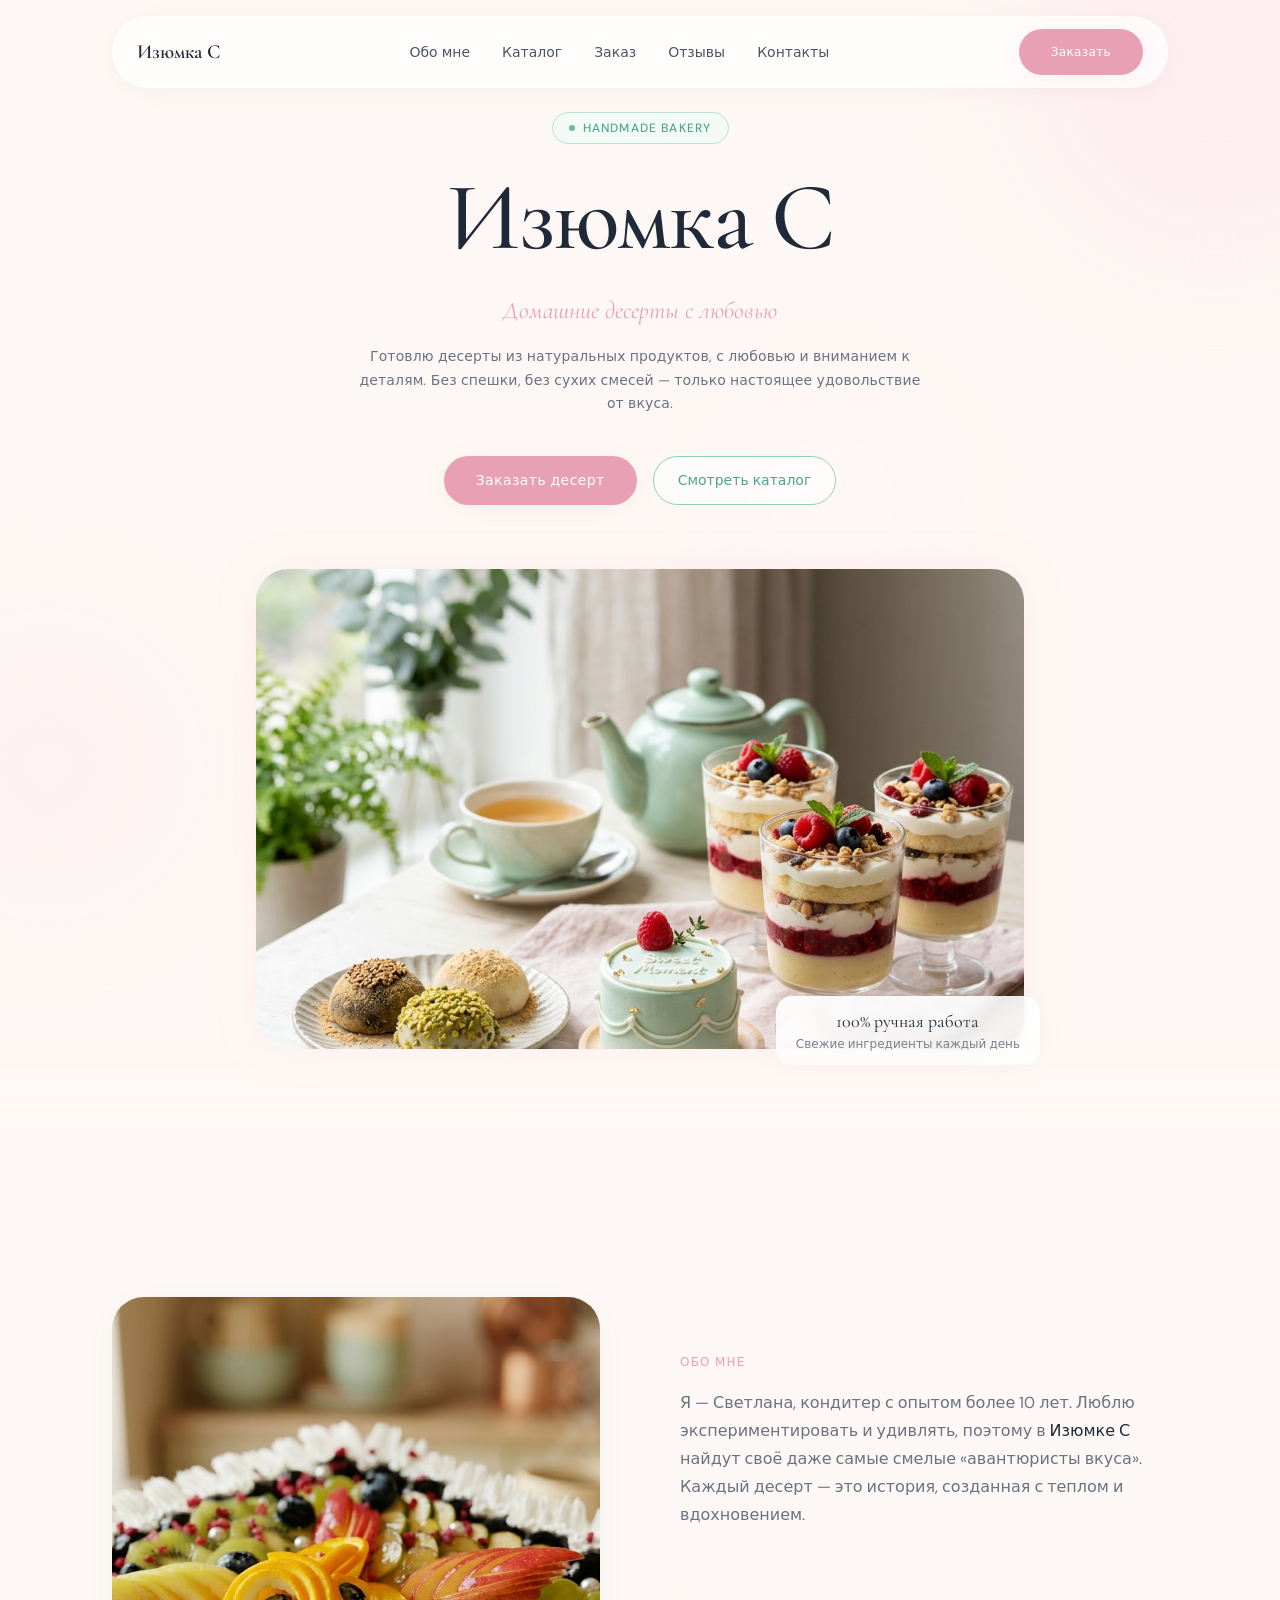
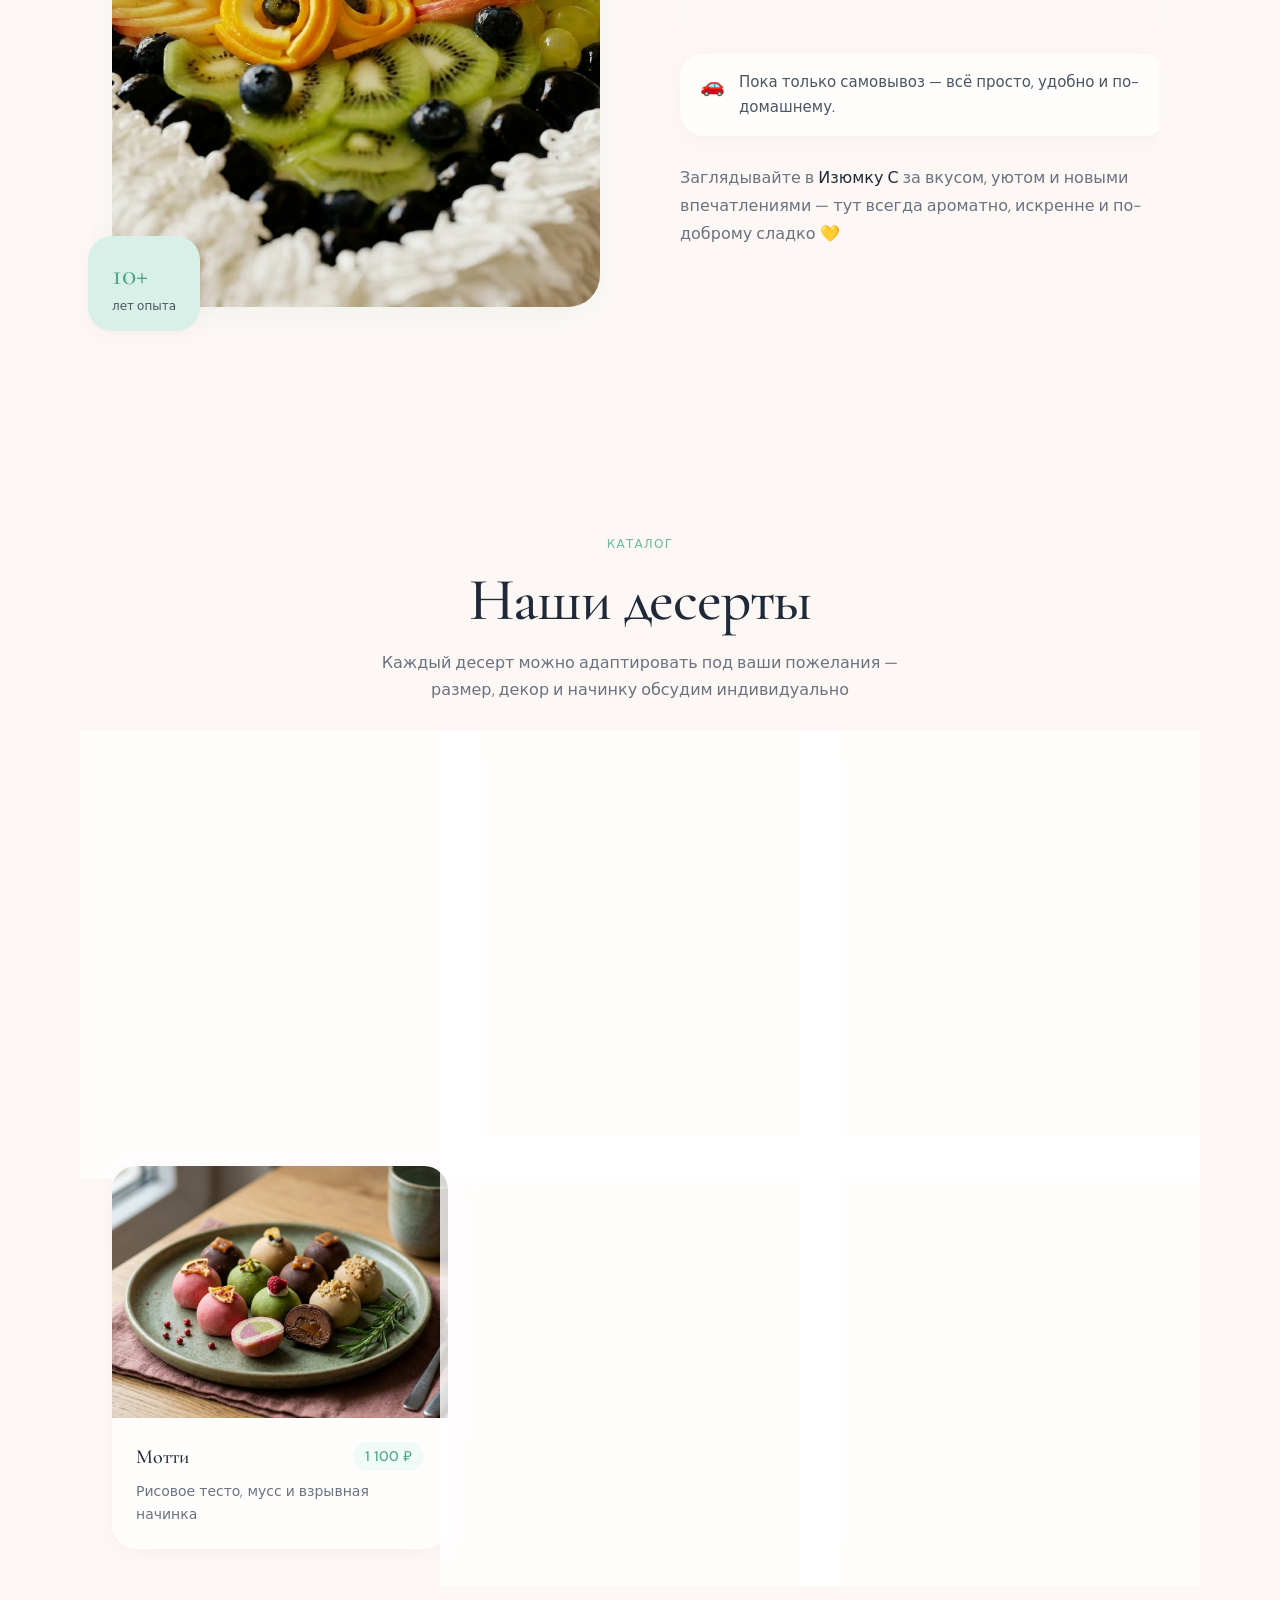
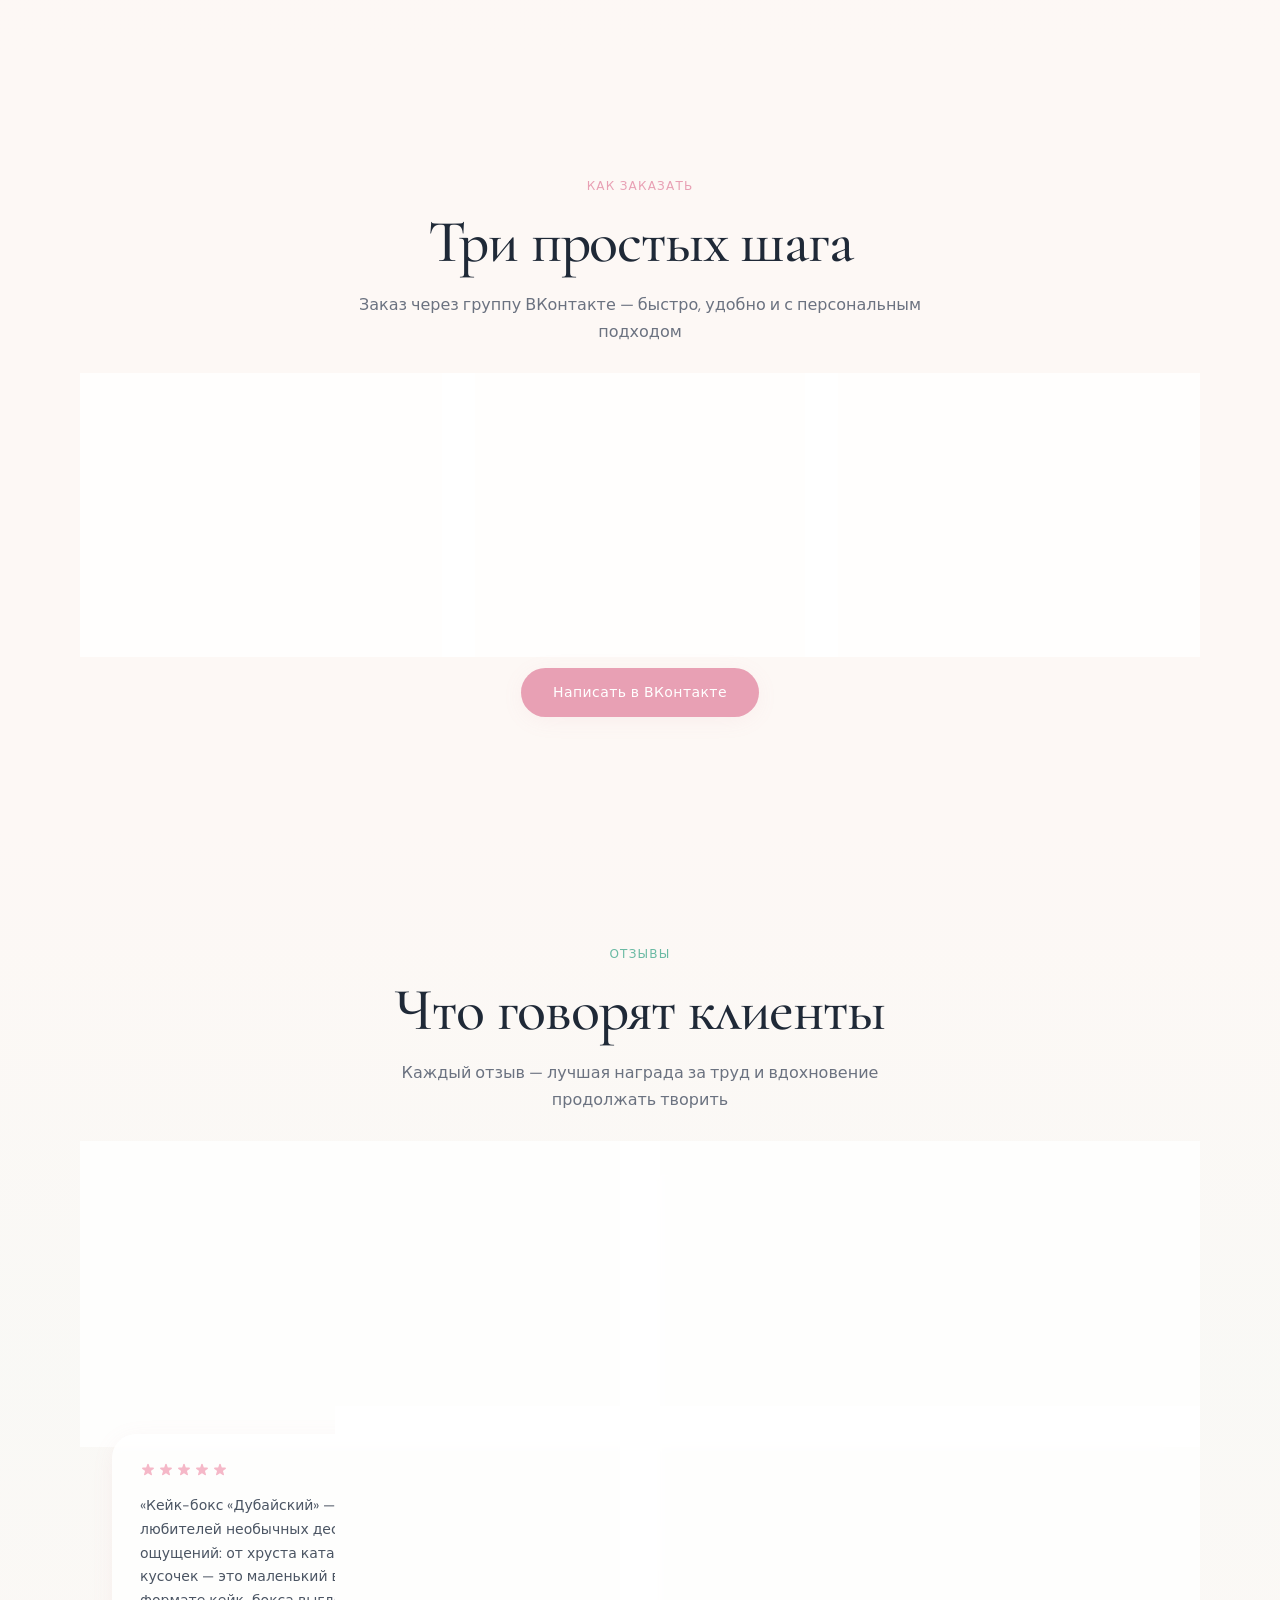
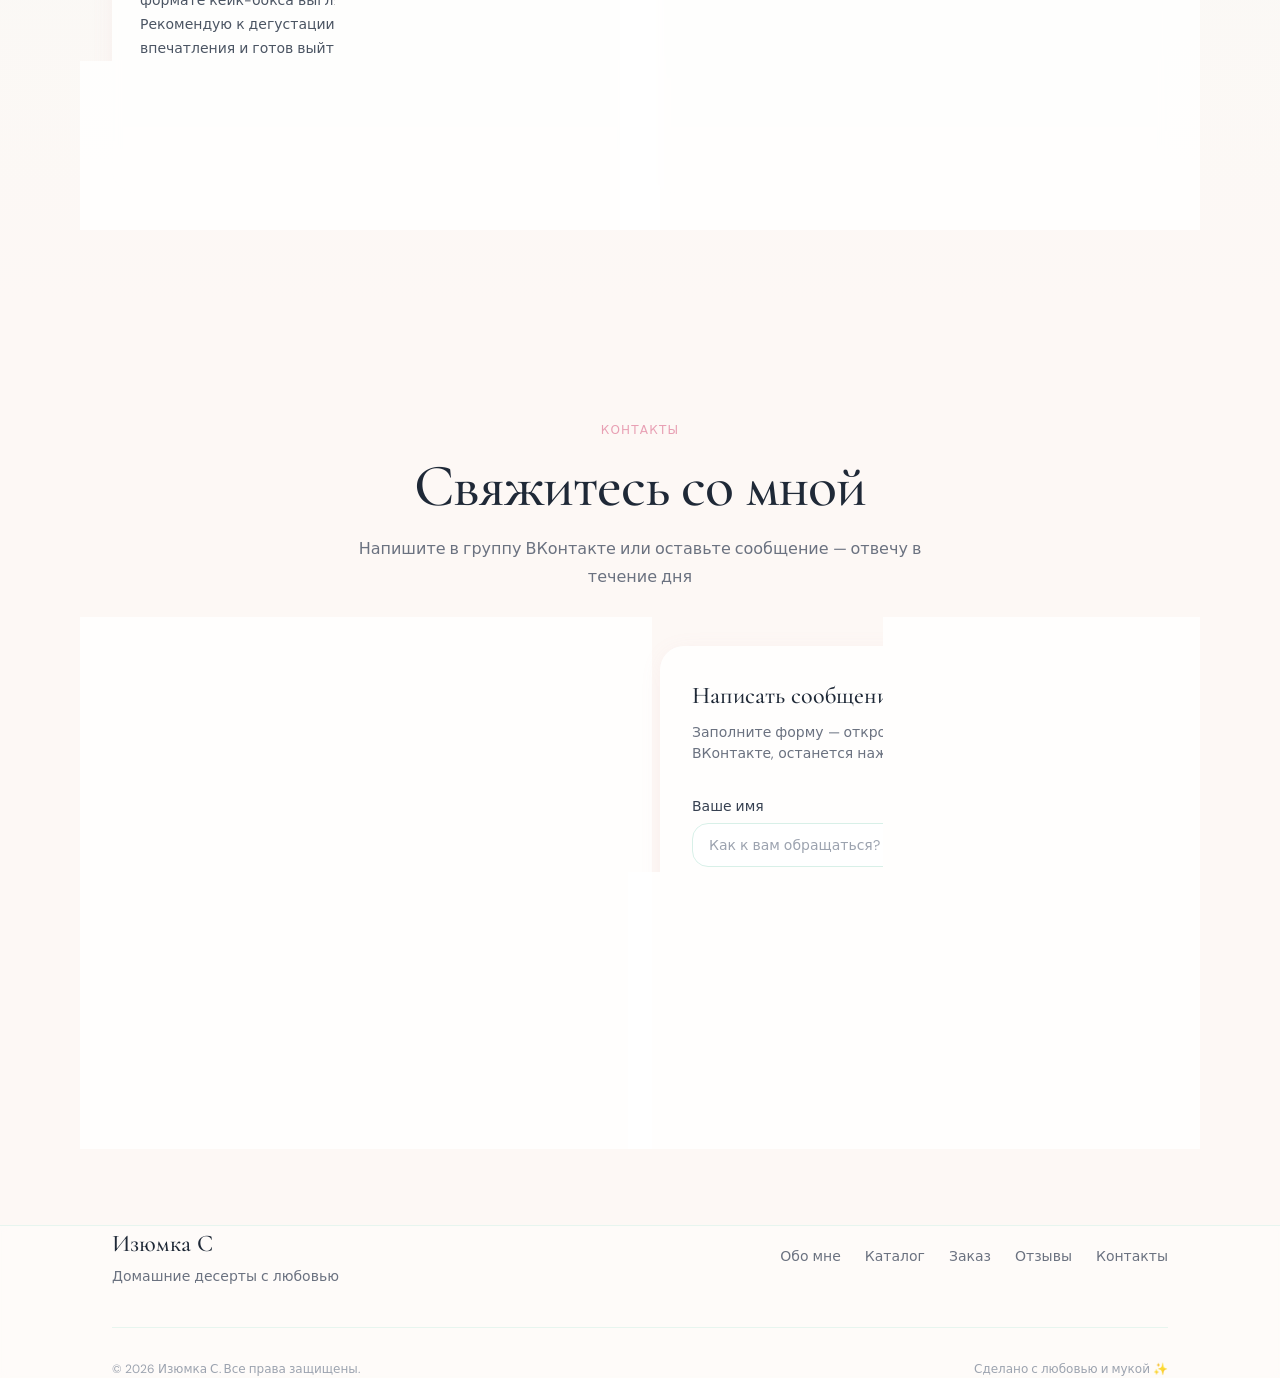
==== commit ef36b3e7: "изменила блок обо мне, свяжитесь со мной и отзывы" ====
--- a/index.html
+++ b/index.html
@@ -56,7 +56,7 @@
         </div>
         <div class="hero__image-wrap hero-animate hero-animate--6">
           <div class="hero__image">
-            <img src="images/hero.svg" alt="Домашние десерты" id="hero-image">
+            <img src="images/главная 1.jpg" alt="Домашние десерты Изюмка С" id="hero-image">
           </div>
           <div class="hero__image-badge">
             <p>100% ручная работа</p>
@@ -71,42 +71,14 @@
       <div class="container about__grid">
         <div class="about__image-wrap fade-in fade-in--left">
           <div class="about__image">
-            <img src="images/about.svg" alt="Кондитер за работой" id="about-image">
+            <img src="images/главная%202.jpg" alt="Светлана — кондитер Изюмка С" id="about-image">
           </div>
           <div class="about__stat">
-            <p class="about__stat-num">5+</p>
-            <p class="about__stat-label">лет опыта</p>
+            <p class="about__stat-num" id="about-stat-num">10+</p>
+            <p class="about__stat-label" id="about-stat-label">лет опыта</p>
           </div>
         </div>
-        <div class="fade-in fade-in--right">
-          <span class="section-label section-label--blush">О кондитере</span>
-          <h2 class="section-title">Сладость,<br><span class="italic-accent">созданная вручную</span></h2>
-          <p class="about__text">
-            Каждый десерт — это маленькое произведение искусства. Я готовлю
-            дома, в небольших партиях, уделяя внимание каждой детали: от
-            отбора ингредиентов до последнего штриха декора.
-          </p>
-          <p class="about__text about__text--second">
-            Использую только натуральные продукты — свежие яйца, сливочное
-            масло, настоящий шоколад и сезонные ягоды. Никаких консервантов
-            и искусственных ароматизаторов. Только честный вкус и забота о
-            каждом заказе.
-          </p>
-          <div class="about__features">
-            <div class="card-bakery about__feature">
-              <span class="about__feature-icon">🌿</span>
-              <span class="about__feature-label">Натурально</span>
-            </div>
-            <div class="card-bakery about__feature">
-              <span class="about__feature-icon">✨</span>
-              <span class="about__feature-label">Вручную</span>
-            </div>
-            <div class="card-bakery about__feature">
-              <span class="about__feature-icon">💗</span>
-              <span class="about__feature-label">С любовью</span>
-            </div>
-          </div>
-        </div>
+        <div class="fade-in fade-in--right" id="about-content"></div>
       </div>
     </section>
 
@@ -132,13 +104,13 @@
           <span class="section-label section-label--blush">Как заказать</span>
           <h2 class="section-title">Три простых шага</h2>
           <p class="section-subtitle section-subtitle--center">
-            Заказ через мессенджер или соцсети — быстро, удобно и с
+            Заказ через группу ВКонтакте — быстро, удобно и с
             персональным подходом
           </p>
         </div>
         <div class="steps" id="steps-grid"></div>
         <div class="order__cta fade-in">
-          <a href="#contact" class="btn-primary">Написать в мессенджер</a>
+          <a href="https://vk.com/club227827448" class="btn-primary" target="_blank" rel="noopener noreferrer">Написать в ВКонтакте</a>
         </div>
       </div>
     </section>
@@ -162,20 +134,20 @@
       <div class="container">
         <div class="section-header fade-in">
           <span class="section-label section-label--blush">Контакты</span>
-          <h2 class="section-title">Свяжитесь с нами</h2>
+          <h2 class="section-title">Свяжитесь со мной</h2>
           <p class="section-subtitle section-subtitle--center">
-            Напишите в удобный мессенджер или оставьте сообщение — отвечу в течение дня
+            Напишите в группу ВКонтакте или оставьте сообщение — отвечу в течение дня
           </p>
         </div>
         <div class="contact__grid">
           <div class="card-bakery contact-card fade-in fade-in--left">
-            <h3 class="contact-card__title">Мессенджеры</h3>
-            <p class="contact-card__desc">Самый быстрый способ заказать — написать напрямую</p>
+            <h3 class="contact-card__title">ВКонтакте</h3>
+            <p class="contact-card__desc">Переходите в нашу группу — там можно посмотреть работы и написать напрямую</p>
             <div class="social-links" id="social-links"></div>
           </div>
           <div class="card-bakery contact-card fade-in fade-in--right">
             <h3 class="contact-card__title">Написать сообщение</h3>
-            <p class="contact-card__desc">Опишите желаемый десерт и мы обсудим детали</p>
+            <p class="contact-card__desc">Заполните форму — откроется диалог с группой ВКонтакте, останется нажать «Отправить»</p>
             <form class="form" id="contact-form">
               <div class="form-group">
                 <label for="name">Ваше имя</label>
@@ -185,11 +157,11 @@
                 <label for="message">Сообщение</label>
                 <textarea id="message" name="message" required placeholder="Какой десерт вас интересует?"></textarea>
               </div>
-              <button type="submit" class="btn-primary btn-primary--full">Отправить</button>
+              <button type="submit" class="btn-primary btn-primary--full">Отправить в ВКонтакте</button>
             </form>
             <div class="form-success" id="form-success" hidden>
-              <p class="form-success__title">Спасибо!</p>
-              <p class="form-success__text">Ваше сообщение отправлено. Скоро свяжусь с вами.</p>
+              <p class="form-success__title">Открываем ВКонтакте</p>
+              <p class="form-success__text">Сообщение скопировано — вставьте его в чат группы и нажмите «Отправить».</p>
             </div>
           </div>
         </div>
--- a/css/styles.css
+++ b/css/styles.css
@@ -294,7 +294,21 @@
   position: relative;
   min-height: 100vh;
   padding-top: 7rem;
+  padding-bottom: 2rem;
   overflow: hidden;
+  background: var(--cream);
+}
+
+.hero::after {
+  content: '';
+  position: absolute;
+  bottom: 0;
+  left: 0;
+  right: 0;
+  height: 6rem;
+  background: linear-gradient(to bottom, transparent, var(--cream));
+  pointer-events: none;
+  z-index: 1;
 }
 
 .hero__bg {
@@ -318,11 +332,12 @@
 }
 
 .hero__blob--2 {
-  bottom: -5rem;
-  left: -5rem;
-  width: 20rem;
-  height: 20rem;
-  background: rgba(216, 240, 232, 0.5);
+  top: 55%;
+  left: -6rem;
+  bottom: auto;
+  width: 18rem;
+  height: 18rem;
+  background: rgba(255, 232, 237, 0.35);
 }
 
 .hero__blob--3 {
@@ -340,7 +355,7 @@
   flex-direction: column;
   align-items: center;
   text-align: center;
-  padding-bottom: 4rem;
+  padding-bottom: 5rem;
 }
 
 .hero__badge {
@@ -385,8 +400,10 @@
 
 .hero__desc {
   margin-top: 1rem;
-  font-size: 0.875rem;
-  letter-spacing: 0.03em;
+  max-width: 36rem;
+  font-size: 0.875rem;
+  line-height: 1.7;
+  letter-spacing: 0.01em;
   color: var(--gray-500);
 }
 
@@ -400,6 +417,7 @@
 .hero__image-wrap {
   position: relative;
   margin-top: 4rem;
+  margin-bottom: 1.5rem;
   width: 100%;
   max-width: 48rem;
 }
@@ -463,13 +481,22 @@
 }
 
 /* ===== About ===== */
+#about {
+  padding-top: 7rem;
+  scroll-margin-top: 6rem;
+  background: var(--cream);
+}
+
 .about__grid {
   display: grid;
   gap: 3rem;
   align-items: center;
 }
 
-.about__image-wrap { position: relative; }
+.about__image-wrap {
+  position: relative;
+  margin-top: 0.5rem;
+}
 
 .about__image {
   border-radius: 2rem;
@@ -508,11 +535,56 @@
 .about__text {
   margin-top: 1rem;
   font-size: 1rem;
-  line-height: 1.7;
+  line-height: 1.75;
   color: var(--gray-500);
 }
 
+.about__text strong {
+  font-weight: 500;
+  color: var(--gray-800);
+}
+
 .about__text--second { margin-top: 1rem; }
+
+.about__highlights {
+  margin-top: 2rem;
+  display: flex;
+  flex-direction: column;
+  gap: 0.75rem;
+  list-style: none;
+  padding: 0;
+}
+
+.about__highlight {
+  display: flex;
+  align-items: flex-start;
+  gap: 0.875rem;
+  padding: 1rem 1.25rem;
+}
+
+.about__highlight-icon {
+  flex-shrink: 0;
+  font-size: 1.25rem;
+  line-height: 1.5;
+}
+
+.about__highlight-text {
+  font-size: 0.9375rem;
+  line-height: 1.65;
+  color: var(--gray-600);
+}
+
+.about__closing {
+  margin-top: 1.75rem;
+  font-size: 1rem;
+  line-height: 1.75;
+  color: var(--gray-500);
+}
+
+.about__closing strong {
+  font-weight: 500;
+  color: var(--gray-800);
+}
 
 .about__features {
   margin-top: 2.5rem;
@@ -913,7 +985,10 @@
   .section-padding { padding: 5rem 2rem; }
   .container { padding: 0 2rem; }
   .hero__actions { flex-direction: row; justify-content: center; }
+  .hero__content { padding-bottom: 6rem; }
+  .hero__image-wrap { margin-bottom: 3rem; }
   .hero__image-badge { display: block; }
+  #about { padding-top: 8rem; }
   .catalog__grid { grid-template-columns: repeat(2, 1fr); }
   .reviews__grid { grid-template-columns: repeat(2, 1fr); }
   .about__features { grid-template-columns: repeat(3, 1fr); }
@@ -922,6 +997,7 @@
 
 @media (min-width: 768px) {
   .section-padding { padding: 7rem 2rem; }
+  #about { padding-top: 10rem; }
   .nav-desktop { display: flex; }
   .header__cta { display: inline-flex; }
   .burger { display: none; }
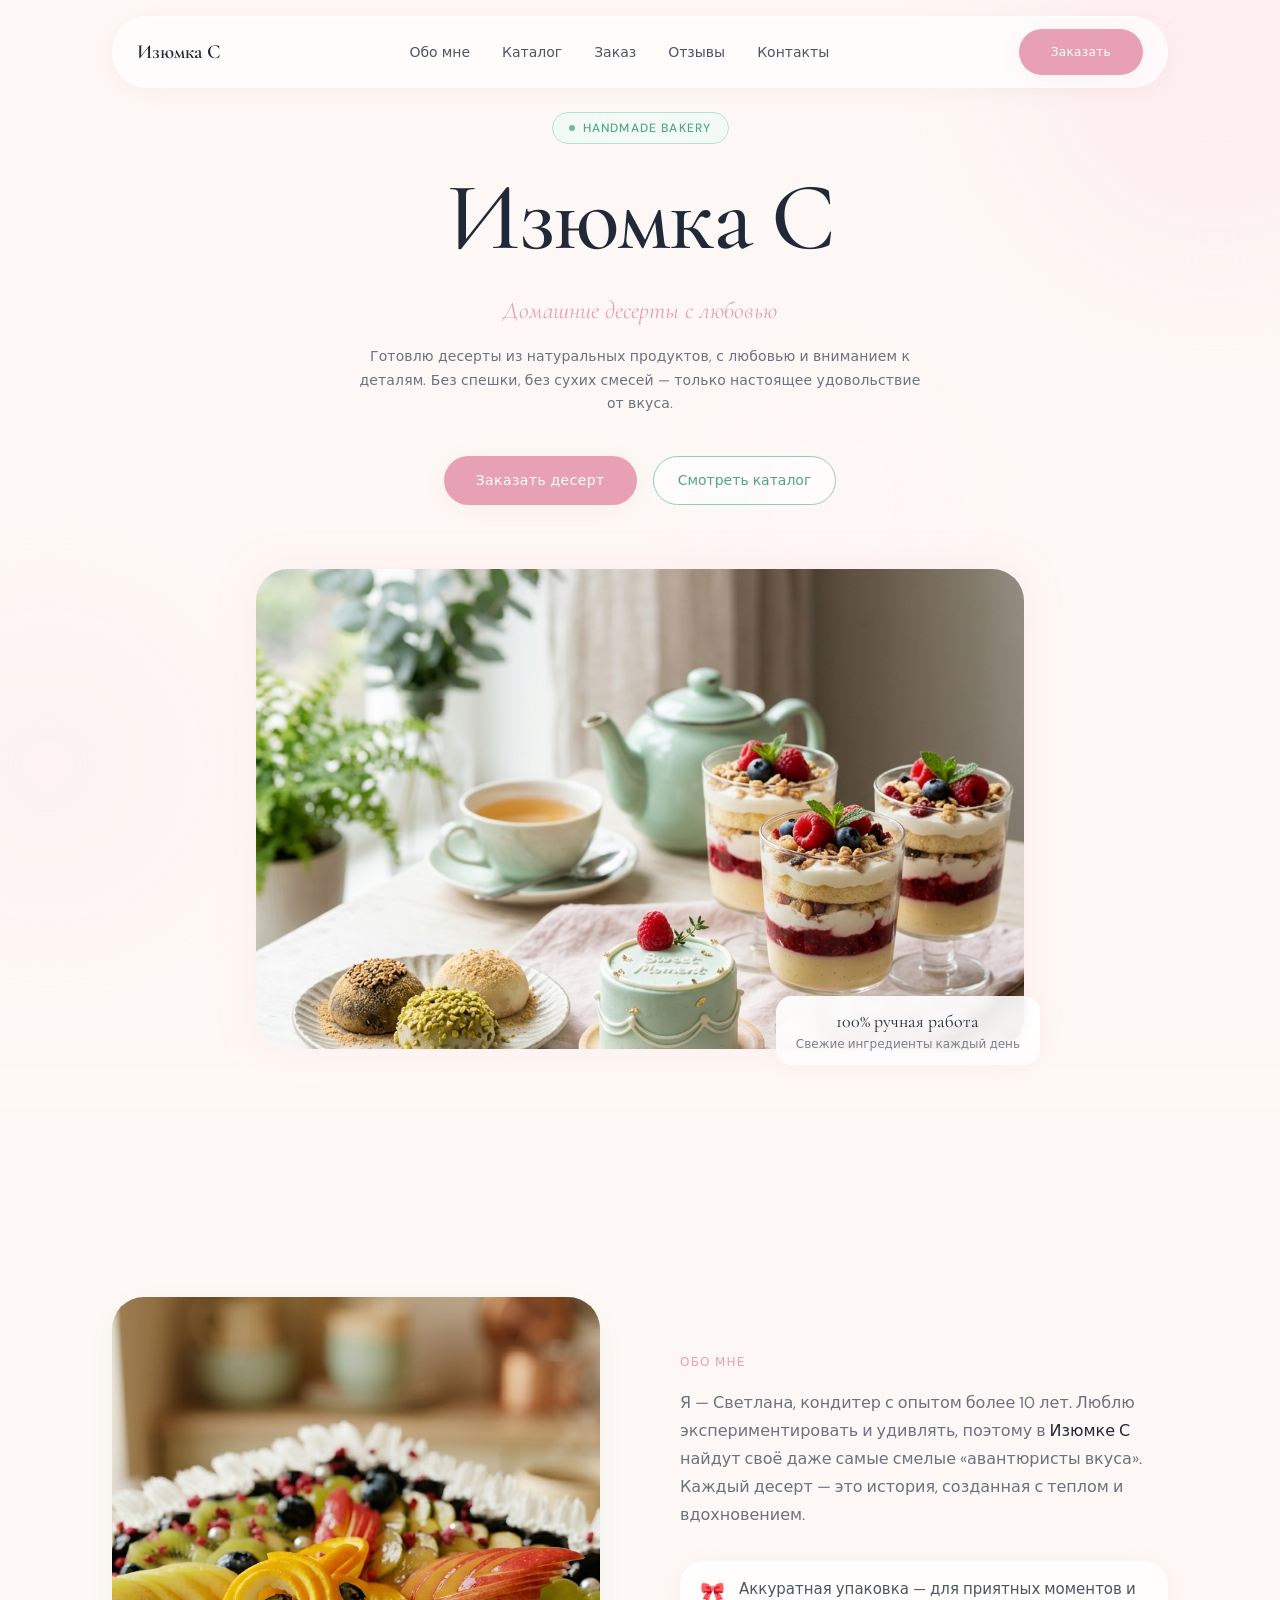
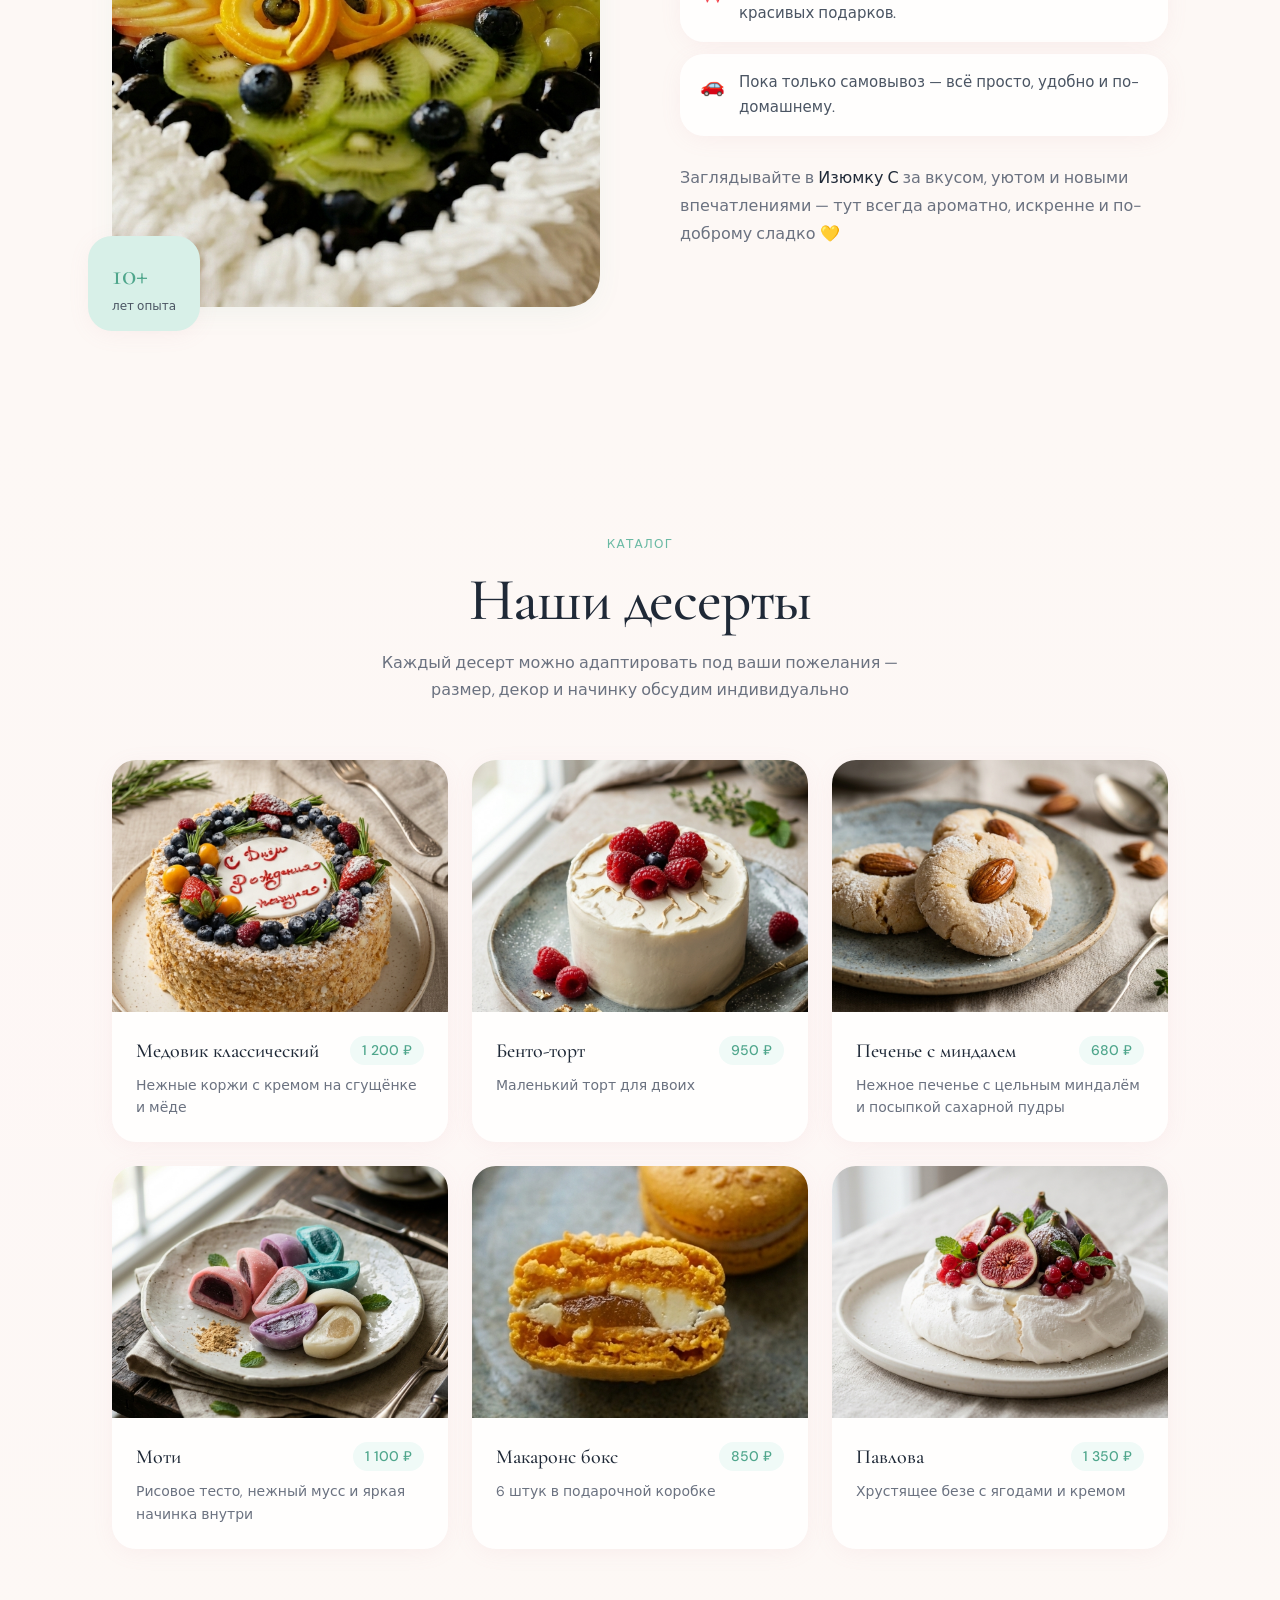
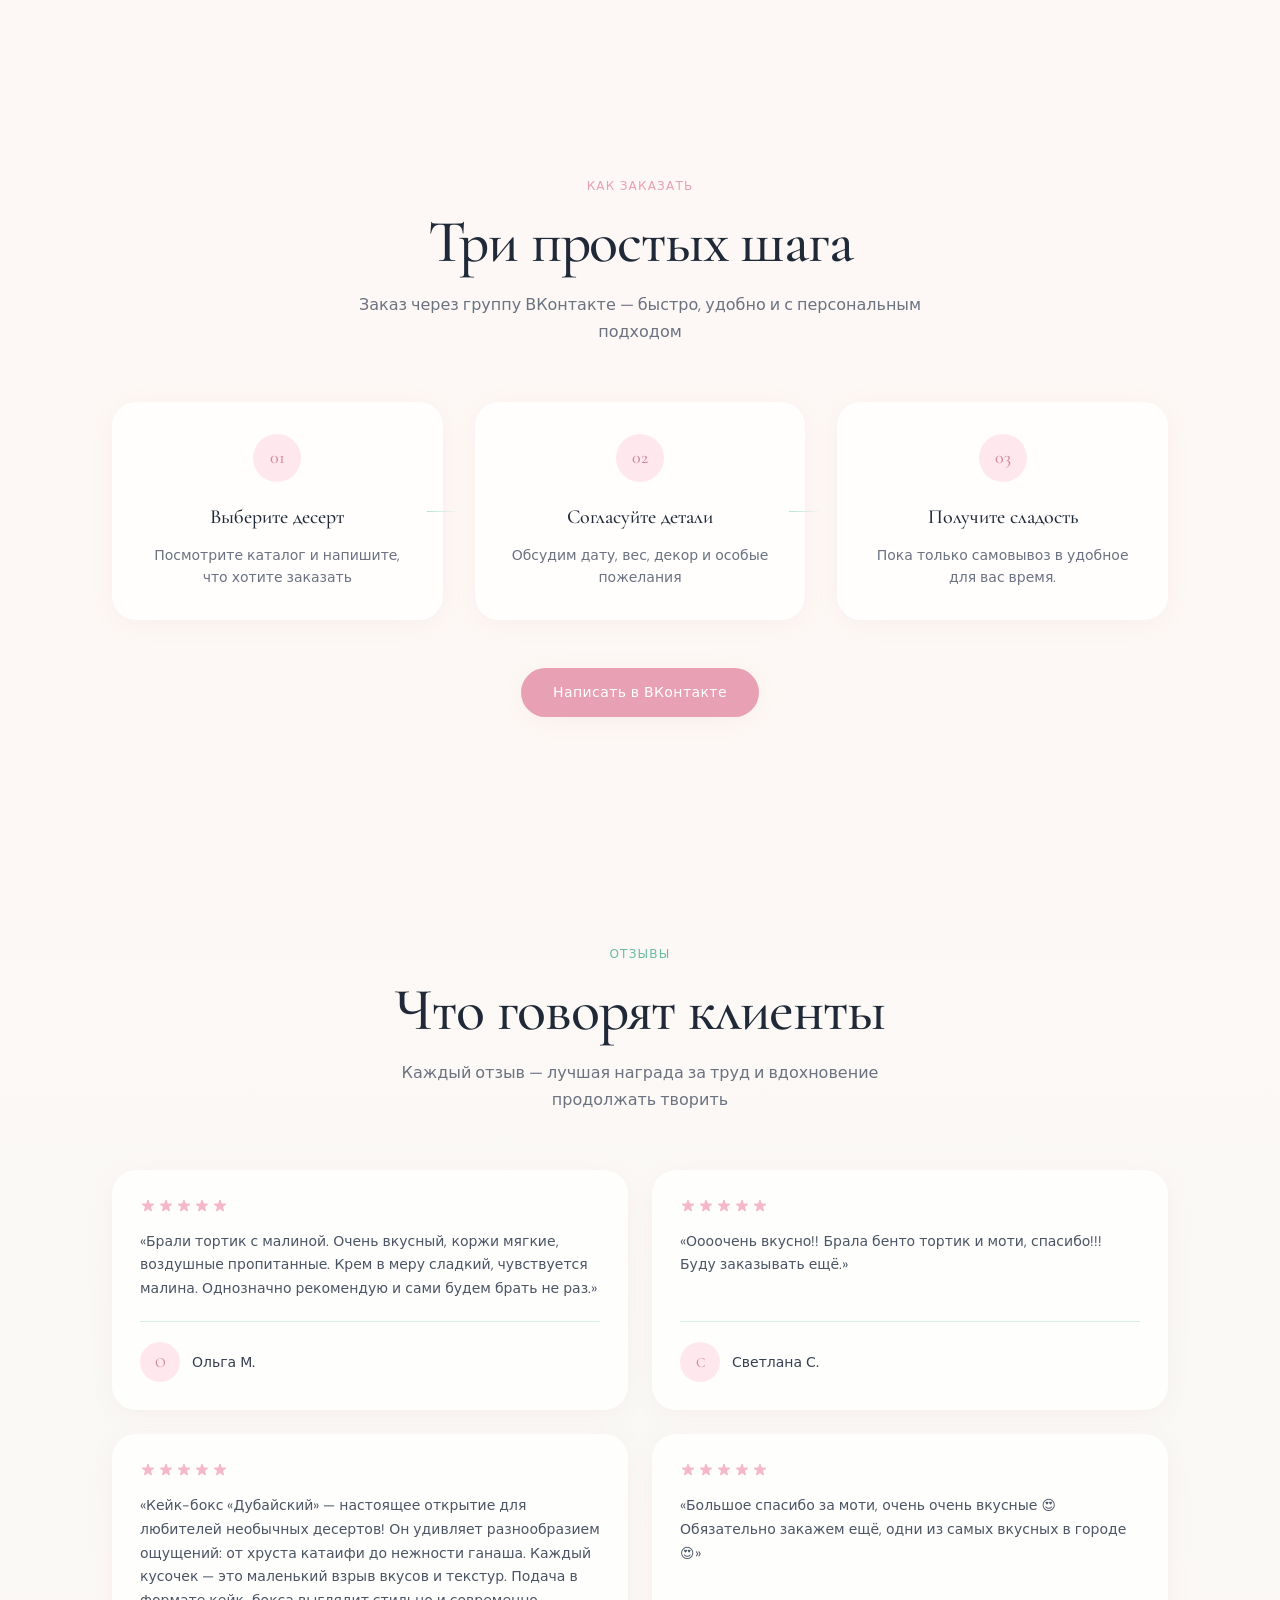
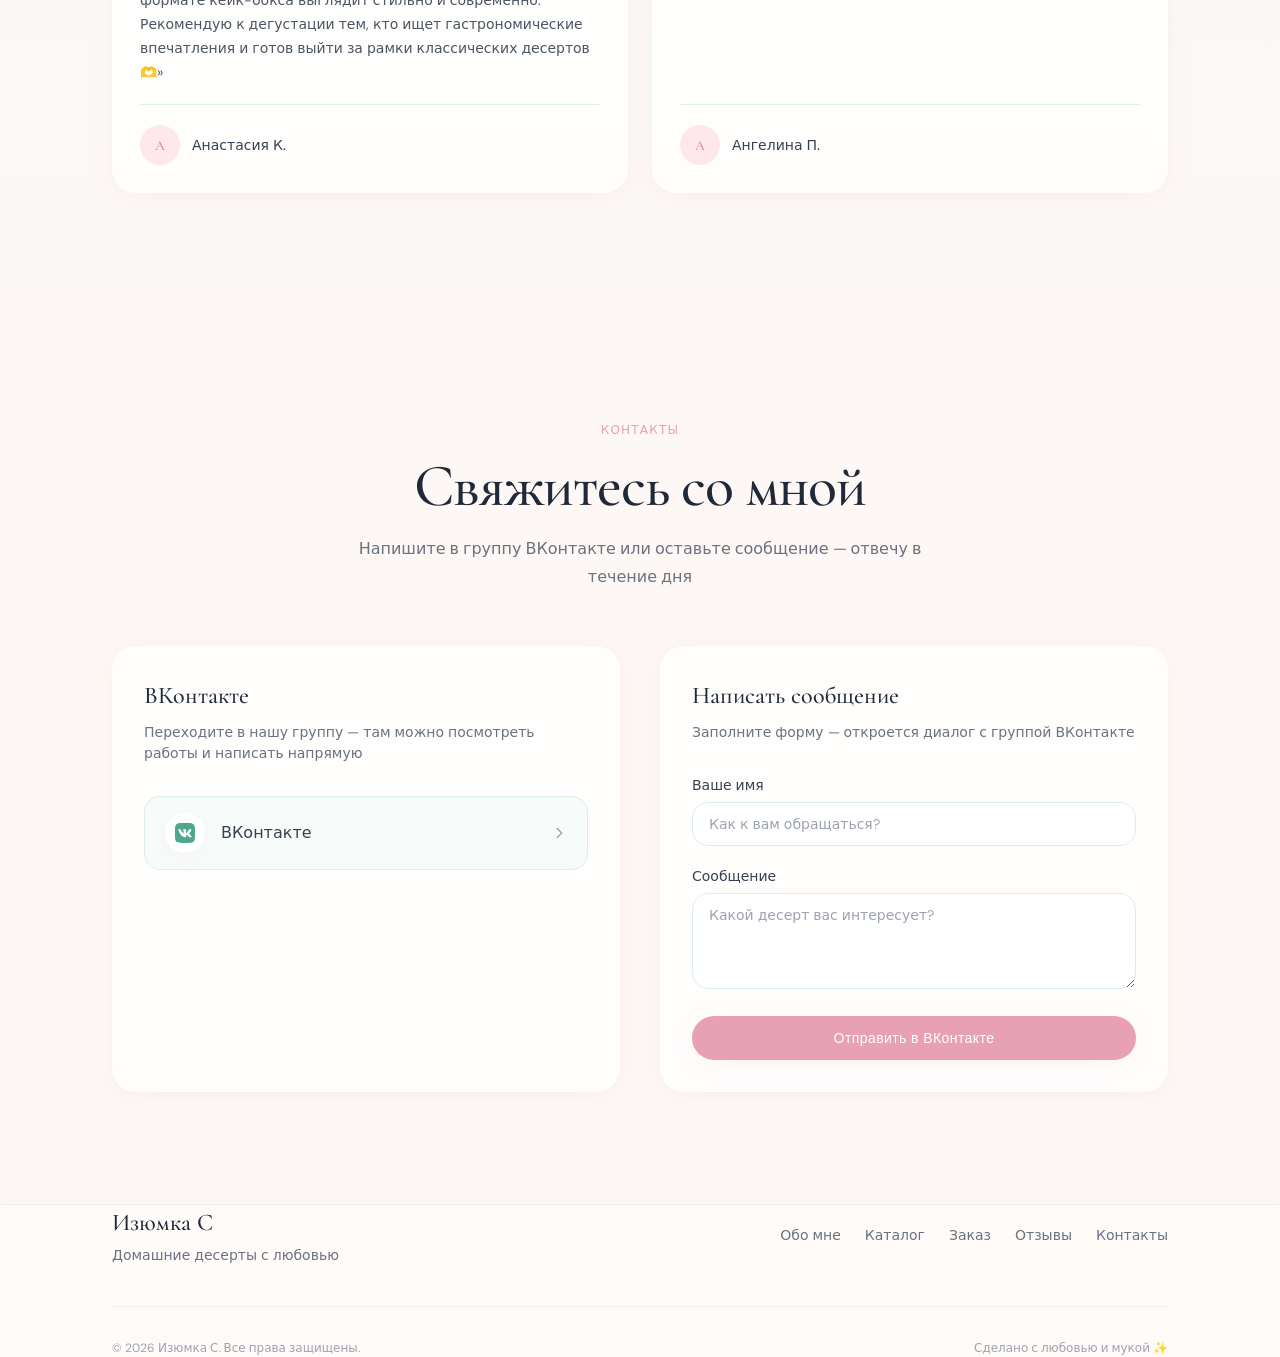
==== commit aac689b1: "Улучшение и доработка, исправление ошибок" ====
--- a/index.html
+++ b/index.html
@@ -3,48 +3,69 @@
 <head>
   <meta charset="UTF-8">
   <meta name="viewport" content="width=device-width, initial-scale=1.0">
-  <meta name="description" content="Изюмка С — домашние десерты с любовью. Каждая сладость — с душой.">
+  <meta name="description" content="Изюмка С — домашняя кондитерская. Десерты из натуральных продуктов, ручная работа, самовывоз.">
+  <meta name="theme-color" content="#fdf8f5">
+
+  <meta property="og:type" content="website">
+  <meta property="og:locale" content="ru_RU">
+  <meta property="og:title" content="Изюмка С — Домашние десерты с любовью">
+  <meta property="og:description" content="Домашняя кондитерская: медовик, бенто-торты, моти, макаронс и другие десерты с душой.">
+  <meta property="og:image" content="images/hero-desserts.jpg">
+  <meta property="og:url" content="https://vk.com/club227827448">
+
+  <meta name="twitter:card" content="summary_large_image">
+  <meta name="twitter:title" content="Изюмка С — Домашние десерты с любовью">
+  <meta name="twitter:description" content="Домашняя кондитерская: натуральные ингредиенты, ручная работа, самовывоз.">
+  <meta name="twitter:image" content="images/hero-desserts.jpg">
+
   <link rel="icon" type="image/svg+xml" href="favicon.svg">
   <link rel="preconnect" href="https://fonts.googleapis.com">
   <link rel="preconnect" href="https://fonts.gstatic.com" crossorigin>
   <link href="https://fonts.googleapis.com/css2?family=Cormorant+Garamond:ital,wght@0,400;0,500;0,600;0,700;1,400&family=DM+Sans:ital,opsz,wght@0,9..40,300;0,9..40,400;0,9..40,500;1,9..40,400&display=swap" rel="stylesheet">
   <link rel="stylesheet" href="css/styles.css">
-  <title>Изюмка С — Каждая сладость — с душой</title>
+  <title>Изюмка С — Домашние десерты с любовью</title>
+
+  <script type="application/ld+json" id="schema-json"></script>
 </head>
 <body>
 
-  <!-- Header -->
   <header class="header">
     <div class="container">
-      <nav class="header__inner">
+      <nav class="header__inner" aria-label="Основная навигация">
         <a href="#" class="header__logo" id="brand-name">Изюмка С</a>
         <ul class="nav-desktop" id="nav-desktop"></ul>
         <a href="#contact" class="btn-primary header__cta">Заказать</a>
-        <button class="burger" id="burger" type="button" aria-label="Меню">
-          <span class="burger__lines">
+        <button
+          class="burger"
+          id="burger"
+          type="button"
+          aria-label="Открыть меню"
+          aria-expanded="false"
+          aria-controls="nav-mobile"
+        >
+          <span class="burger__lines" aria-hidden="true">
             <span></span><span></span><span></span>
           </span>
         </button>
       </nav>
-      <nav class="nav-mobile" id="nav-mobile">
+      <nav class="nav-mobile" id="nav-mobile" aria-label="Мобильное меню">
         <ul id="nav-mobile-list"></ul>
         <a href="#contact" class="btn-primary">Заказать десерт</a>
       </nav>
     </div>
   </header>
 
-  <main>
-
-    <!-- Hero -->
-    <section class="hero">
-      <div class="hero__bg">
+  <main id="main-content">
+
+    <section class="hero" aria-labelledby="hero-title">
+      <div class="hero__bg" aria-hidden="true">
         <div class="hero__blob hero__blob--1"></div>
         <div class="hero__blob hero__blob--2"></div>
         <div class="hero__blob hero__blob--3"></div>
       </div>
       <div class="container hero__content">
         <span class="hero__badge hero-animate hero-animate--1">
-          <span class="hero__badge-dot"></span>
+          <span class="hero__badge-dot" aria-hidden="true"></span>
           Handmade Bakery
         </span>
         <h1 class="hero__title hero-animate hero-animate--2" id="hero-title">Изюмка С</h1>
@@ -56,7 +77,15 @@
         </div>
         <div class="hero__image-wrap hero-animate hero-animate--6">
           <div class="hero__image">
-            <img src="images/главная 1.jpg" alt="Домашние десерты Изюмка С" id="hero-image">
+            <img
+              src="images/hero-desserts.jpg"
+              alt="Домашние десерты Изюмка С"
+              id="hero-image"
+              width="1200"
+              height="750"
+              fetchpriority="high"
+              decoding="async"
+            >
           </div>
           <div class="hero__image-badge">
             <p>100% ручная работа</p>
@@ -66,12 +95,19 @@
       </div>
     </section>
 
-    <!-- About -->
-    <section id="about" class="section-padding">
+    <section id="about" class="section-padding" aria-labelledby="about-heading">
       <div class="container about__grid">
         <div class="about__image-wrap fade-in fade-in--left">
           <div class="about__image">
-            <img src="images/главная%202.jpg" alt="Светлана — кондитер Изюмка С" id="about-image">
+            <img
+              src="images/confectioner.jpg"
+              alt="Светлана — кондитер Изюмка С"
+              id="about-image"
+              width="800"
+              height="1000"
+              loading="lazy"
+              decoding="async"
+            >
           </div>
           <div class="about__stat">
             <p class="about__stat-num" id="about-stat-num">10+</p>
@@ -82,12 +118,11 @@
       </div>
     </section>
 
-    <!-- Catalog -->
-    <section id="catalog" class="section-padding catalog">
+    <section id="catalog" class="section-padding catalog" aria-labelledby="catalog-heading">
       <div class="container">
         <div class="section-header fade-in">
           <span class="section-label section-label--mint">Каталог</span>
-          <h2 class="section-title">Наши десерты</h2>
+          <h2 class="section-title" id="catalog-heading">Наши десерты</h2>
           <p class="section-subtitle section-subtitle--center">
             Каждый десерт можно адаптировать под ваши пожелания — размер,
             декор и начинку обсудим индивидуально
@@ -97,12 +132,11 @@
       </div>
     </section>
 
-    <!-- How to order -->
-    <section id="order" class="section-padding">
+    <section id="order" class="section-padding" aria-labelledby="order-heading">
       <div class="container">
         <div class="section-header fade-in">
           <span class="section-label section-label--blush">Как заказать</span>
-          <h2 class="section-title">Три простых шага</h2>
+          <h2 class="section-title" id="order-heading">Три простых шага</h2>
           <p class="section-subtitle section-subtitle--center">
             Заказ через группу ВКонтакте — быстро, удобно и с
             персональным подходом
@@ -115,12 +149,11 @@
       </div>
     </section>
 
-    <!-- Reviews -->
-    <section id="reviews" class="section-padding reviews">
+    <section id="reviews" class="section-padding reviews" aria-labelledby="reviews-heading">
       <div class="container">
         <div class="section-header fade-in">
           <span class="section-label section-label--mint">Отзывы</span>
-          <h2 class="section-title">Что говорят клиенты</h2>
+          <h2 class="section-title" id="reviews-heading">Что говорят клиенты</h2>
           <p class="section-subtitle section-subtitle--center">
             Каждый отзыв — лучшая награда за труд и вдохновение продолжать творить
           </p>
@@ -129,12 +162,11 @@
       </div>
     </section>
 
-    <!-- Contact -->
-    <section id="contact" class="section-padding">
+    <section id="contact" class="section-padding" aria-labelledby="contact-heading">
       <div class="container">
         <div class="section-header fade-in">
           <span class="section-label section-label--blush">Контакты</span>
-          <h2 class="section-title">Свяжитесь со мной</h2>
+          <h2 class="section-title" id="contact-heading">Свяжитесь со мной</h2>
           <p class="section-subtitle section-subtitle--center">
             Напишите в группу ВКонтакте или оставьте сообщение — отвечу в течение дня
           </p>
@@ -147,11 +179,14 @@
           </div>
           <div class="card-bakery contact-card fade-in fade-in--right">
             <h3 class="contact-card__title">Написать сообщение</h3>
-            <p class="contact-card__desc">Заполните форму — откроется диалог с группой ВКонтакте, останется нажать «Отправить»</p>
+            <p class="contact-card__desc">Заполните форму — откроется диалог с группой ВКонтакте</p>
+
+            <div class="form-feedback" id="form-feedback" hidden role="status" aria-live="polite"></div>
+
             <form class="form" id="contact-form">
               <div class="form-group">
                 <label for="name">Ваше имя</label>
-                <input type="text" id="name" name="name" required placeholder="Как к вам обращаться?">
+                <input type="text" id="name" name="name" required autocomplete="name" placeholder="Как к вам обращаться?">
               </div>
               <div class="form-group">
                 <label for="message">Сообщение</label>
@@ -159,9 +194,10 @@
               </div>
               <button type="submit" class="btn-primary btn-primary--full">Отправить в ВКонтакте</button>
             </form>
-            <div class="form-success" id="form-success" hidden>
-              <p class="form-success__title">Открываем ВКонтакте</p>
-              <p class="form-success__text">Сообщение скопировано — вставьте его в чат группы и нажмите «Отправить».</p>
+
+            <div class="form-fallback" id="form-fallback" hidden>
+              <label for="form-fallback-text">Текст для копирования</label>
+              <textarea id="form-fallback-text" readonly rows="5"></textarea>
             </div>
           </div>
         </div>
@@ -170,7 +206,6 @@
 
   </main>
 
-  <!-- Footer -->
   <footer class="footer">
     <div class="container footer__inner">
       <div class="footer__top">
@@ -178,7 +213,7 @@
           <p class="footer__name" id="footer-brand-name">Изюмка С</p>
           <p class="footer__tagline" id="footer-tagline">Домашние десерты с любовью</p>
         </div>
-        <nav class="footer__nav">
+        <nav class="footer__nav" aria-label="Навигация в подвале">
           <ul id="footer-nav"></ul>
         </nav>
       </div>
--- a/css/styles.css
+++ b/css/styles.css
@@ -888,32 +888,84 @@
   box-shadow: 0 0 0 3px rgba(143, 206, 188, 0.3);
 }
 
+.form-group input:focus-visible,
+.form-group textarea:focus-visible {
+  border-color: var(--mint-400);
+  box-shadow: 0 0 0 3px rgba(143, 206, 188, 0.45);
+}
+
 .form-group textarea {
-  resize: none;
+  resize: vertical;
   min-height: 6rem;
 }
 
-.form-success {
-  margin-top: 2rem;
-  padding: 1.5rem;
+.form-feedback {
+  margin-bottom: 1.25rem;
+  padding: 1rem 1.25rem;
   border-radius: 1rem;
+  border: 1px solid transparent;
+}
+
+.form-feedback--success {
   background: var(--mint-50);
-  text-align: center;
-}
-
-.form-success__title {
+  border-color: var(--mint-200);
+}
+
+.form-feedback--warning {
+  background: var(--blush-50);
+  border-color: var(--blush-200);
+}
+
+.form-feedback__title {
   font-family: var(--font-serif);
   font-size: 1.125rem;
-  color: var(--mint-500);
-}
-
-.form-success__text {
-  margin-top: 0.25rem;
-  font-size: 0.875rem;
-  color: var(--gray-500);
-}
-
-.form-success[hidden] { display: none; }
+  color: var(--gray-800);
+}
+
+.form-feedback__text {
+  margin-top: 0.35rem;
+  font-size: 0.875rem;
+  line-height: 1.6;
+  color: var(--gray-600);
+}
+
+.form-feedback kbd {
+  display: inline-block;
+  padding: 0.1rem 0.35rem;
+  border-radius: 0.35rem;
+  border: 1px solid var(--mint-200);
+  background: #fff;
+  font-size: 0.75rem;
+}
+
+.form-fallback {
+  margin-top: 1rem;
+}
+
+.form-fallback label {
+  display: block;
+  margin-bottom: 0.375rem;
+  font-size: 0.875rem;
+  font-weight: 500;
+  color: var(--gray-700);
+}
+
+.form-fallback textarea {
+  width: 100%;
+  padding: 0.75rem 1rem;
+  border-radius: 1rem;
+  border: 1px solid var(--blush-200);
+  background: #fff;
+  font-family: inherit;
+  font-size: 0.875rem;
+  color: var(--gray-700);
+  resize: vertical;
+}
+
+.form-feedback[hidden],
+.form-fallback[hidden] {
+  display: none;
+}
 
 /* ===== Footer ===== */
 .footer {
@@ -1025,3 +1077,54 @@
   }
   .footer__brand { text-align: left; }
 }
+
+/* ===== Focus visible ===== */
+a:focus-visible,
+button:focus-visible,
+.btn-primary:focus-visible,
+.btn-outline:focus-visible,
+.burger:focus-visible,
+.social-link:focus-visible,
+.nav-desktop a:focus-visible,
+.nav-mobile a:focus-visible,
+.footer__nav a:focus-visible,
+.header__logo:focus-visible {
+  outline: 2px solid var(--mint-400);
+  outline-offset: 3px;
+}
+
+/* ===== Reduced motion ===== */
+@media (prefers-reduced-motion: reduce) {
+  html {
+    scroll-behavior: auto;
+  }
+
+  *,
+  *::before,
+  *::after {
+    animation-duration: 0.01ms !important;
+    animation-iteration-count: 1 !important;
+    transition-duration: 0.01ms !important;
+  }
+
+  .fade-in {
+    opacity: 1;
+    transform: none;
+  }
+
+  .hero-animate {
+    opacity: 1;
+    transform: none;
+    animation: none;
+  }
+}
+
+body.menu-open {
+  overflow: hidden;
+}
+
+@media (min-width: 768px) {
+  body.menu-open {
+    overflow: auto;
+  }
+}
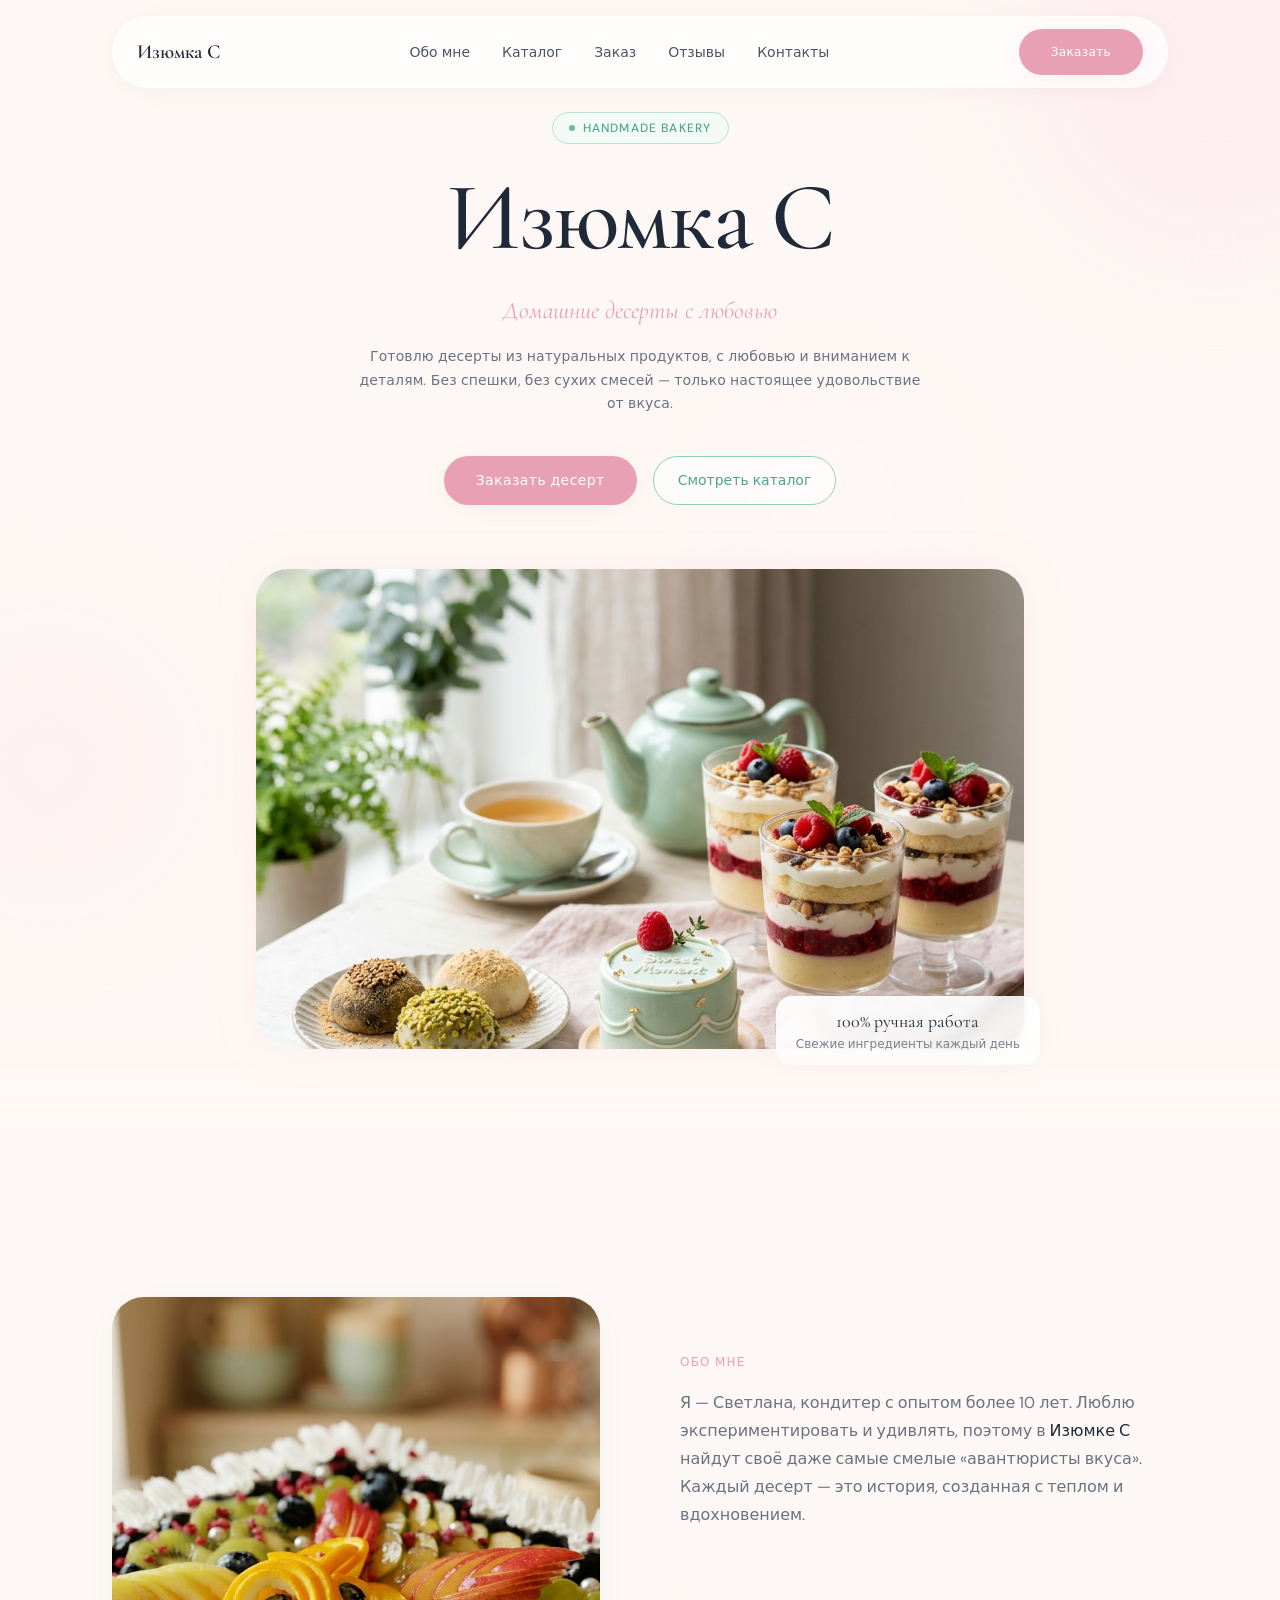
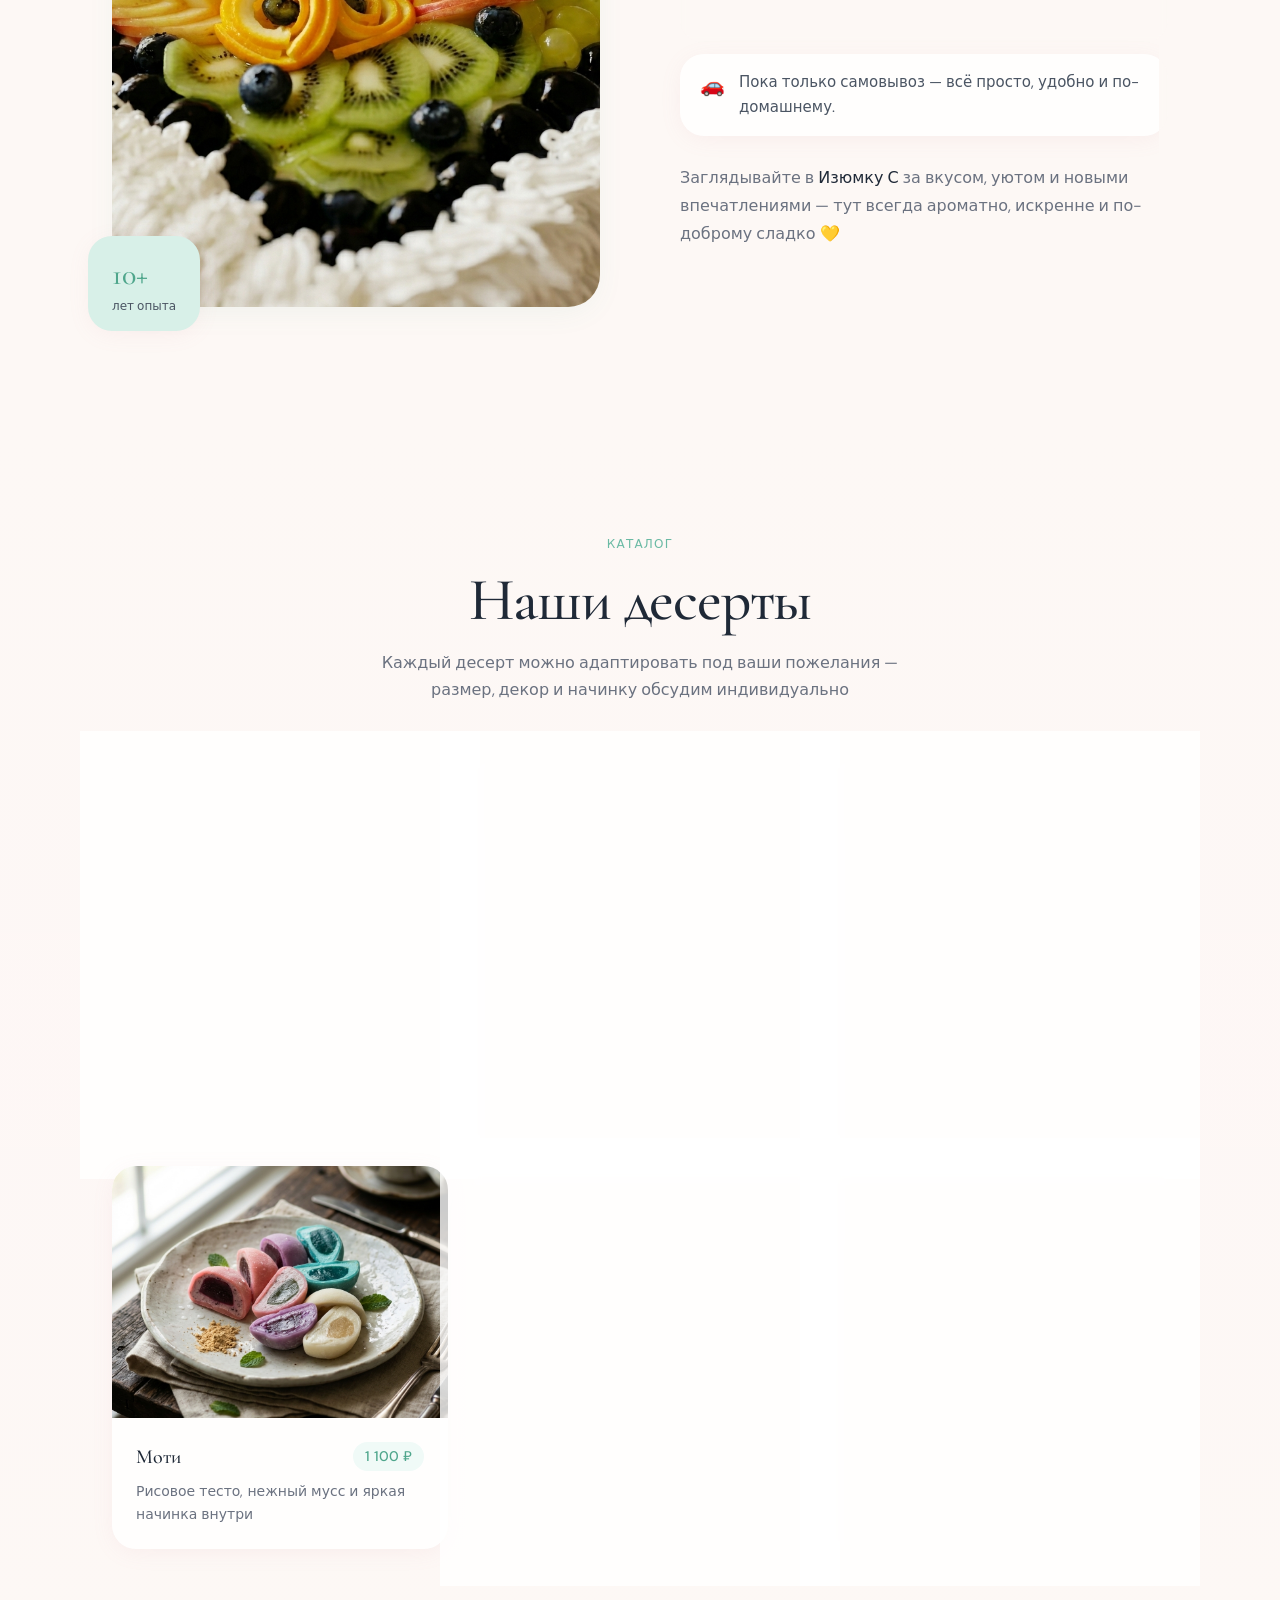
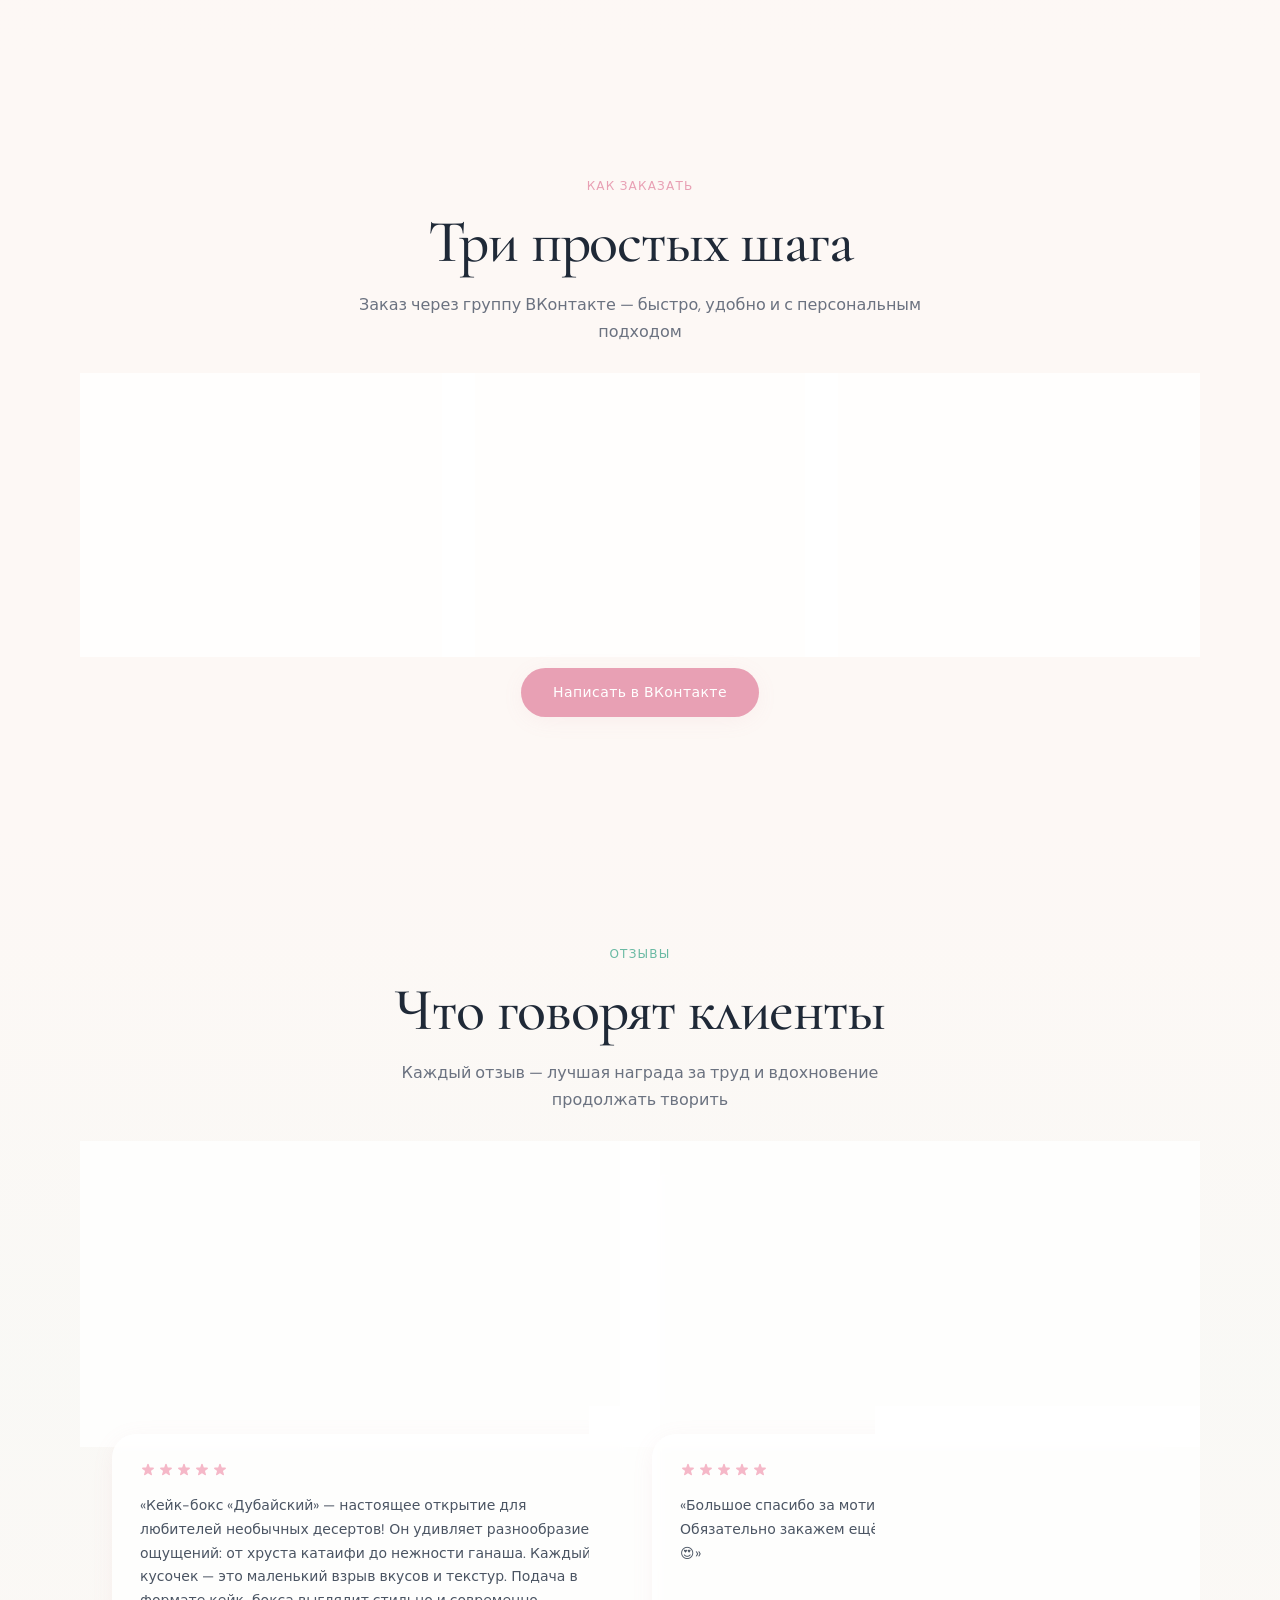
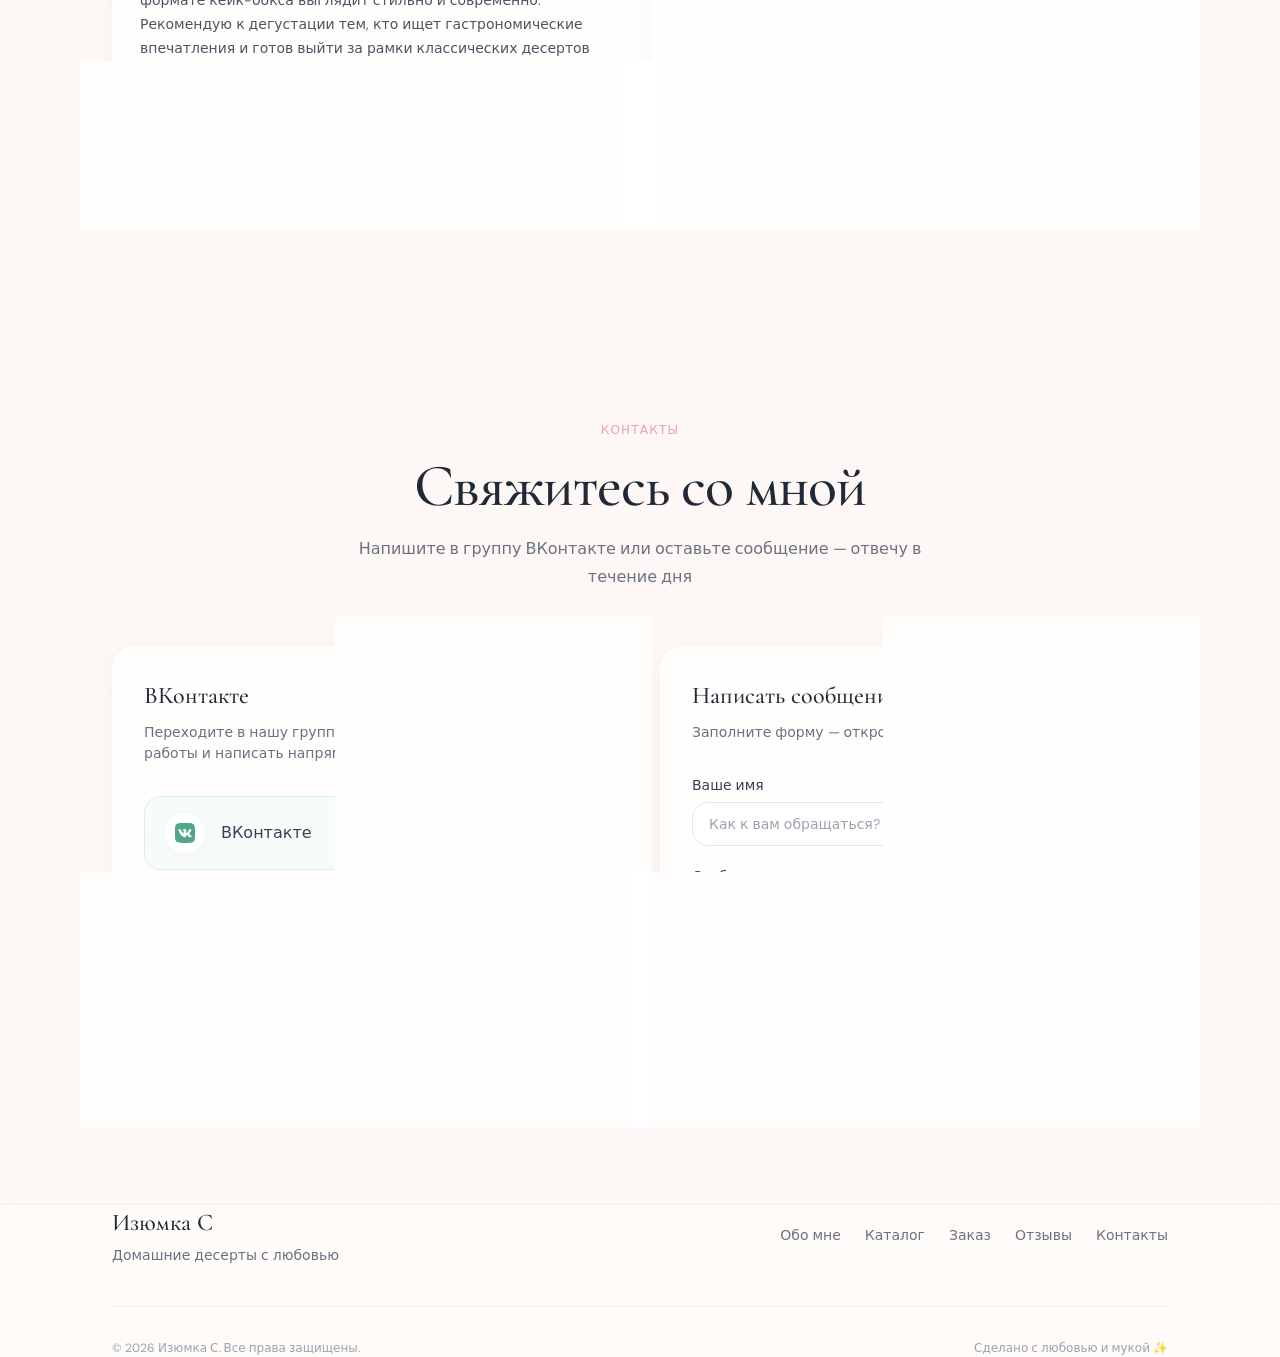
==== commit bb6a0563: "исправления" ====
--- a/index.html
+++ b/index.html
@@ -70,7 +70,7 @@
         </span>
         <h1 class="hero__title hero-animate hero-animate--2" id="hero-title">Изюмка С</h1>
         <p class="hero__tagline hero-animate hero-animate--3" id="hero-tagline">Домашние десерты с любовью</p>
-        <p class="hero__desc hero-animate hero-animate--4" id="hero-desc">Ручная работа · Натуральные ингредиенты · С душой</p>
+        <p class="hero__desc hero-animate hero-animate--4" id="hero-desc">Готовлю десерты из натуральных продуктов, с любовью и вниманием к деталям. Без спешки, без сухих смесей — только настоящее удовольствие от вкуса.</p>
         <div class="hero__actions hero-animate hero-animate--5">
           <a href="#contact" class="btn-primary">Заказать десерт</a>
           <a href="#catalog" class="btn-outline">Смотреть каталог</a>
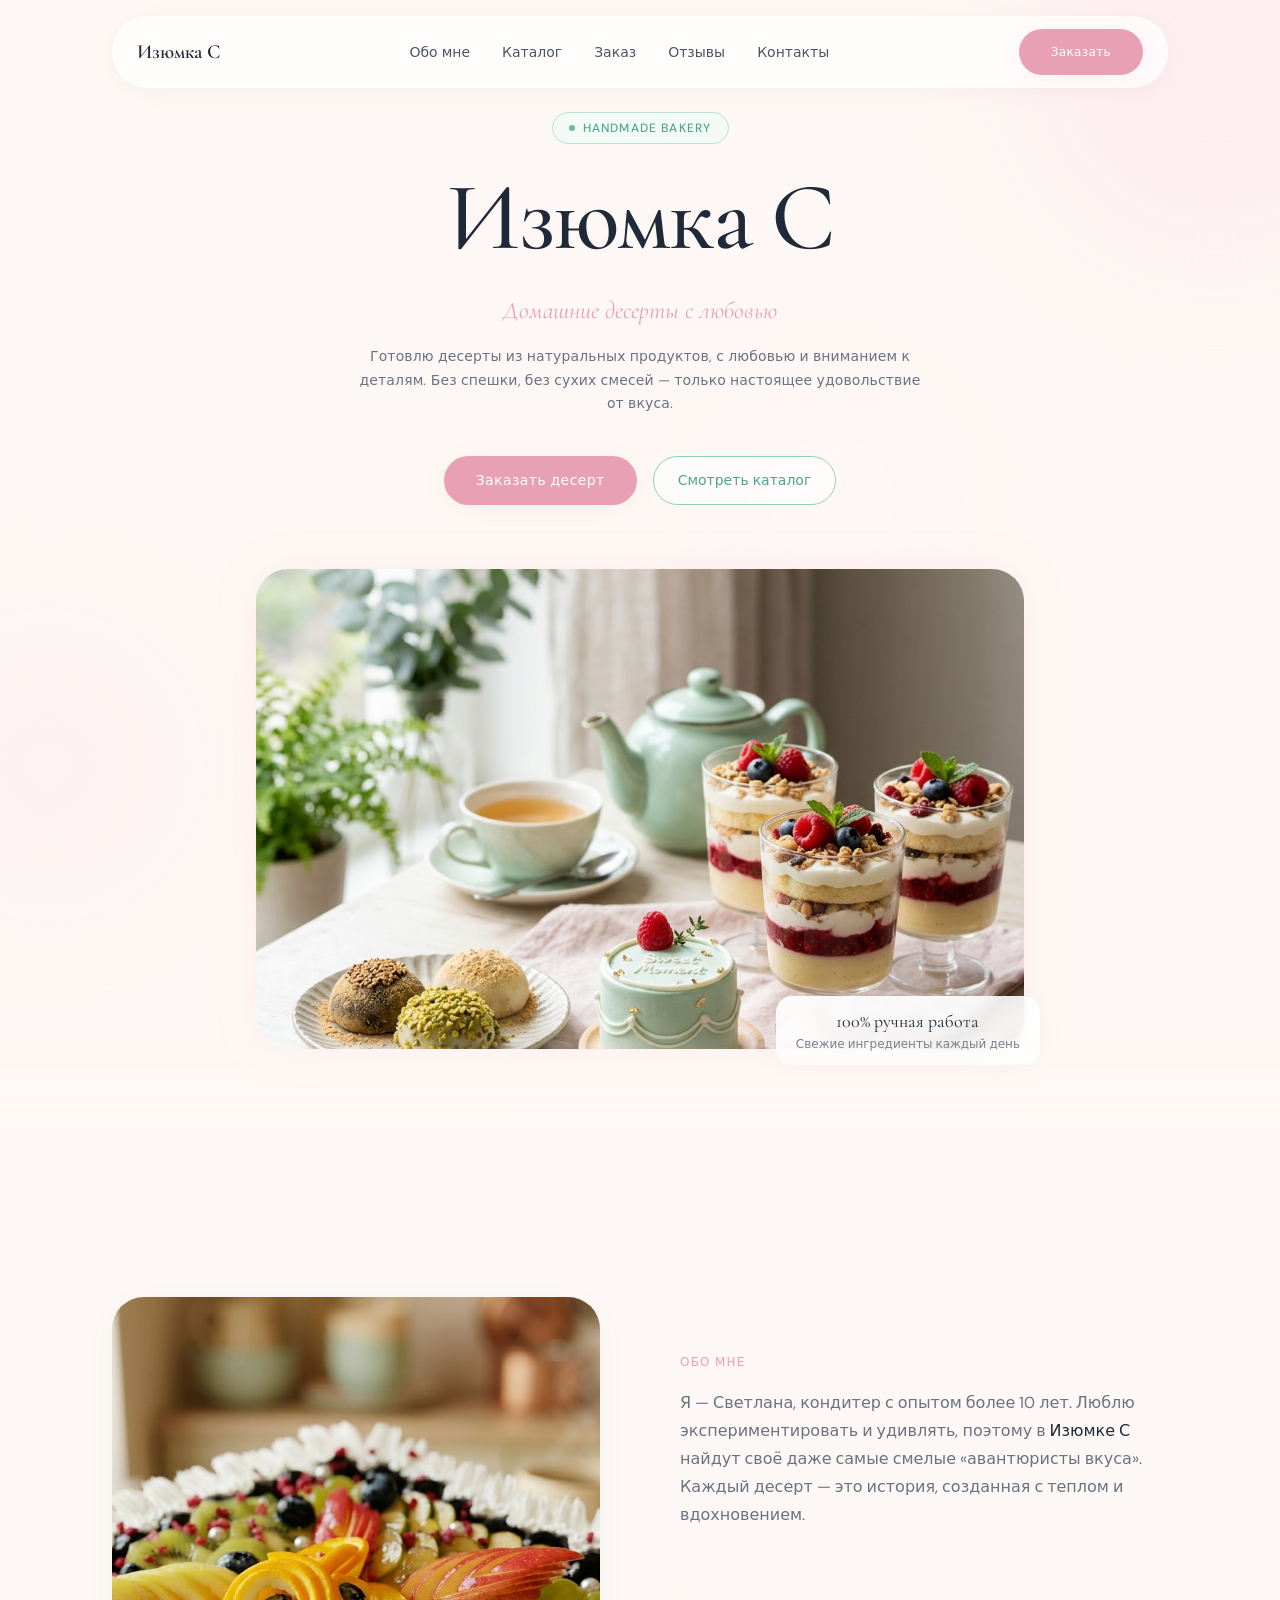
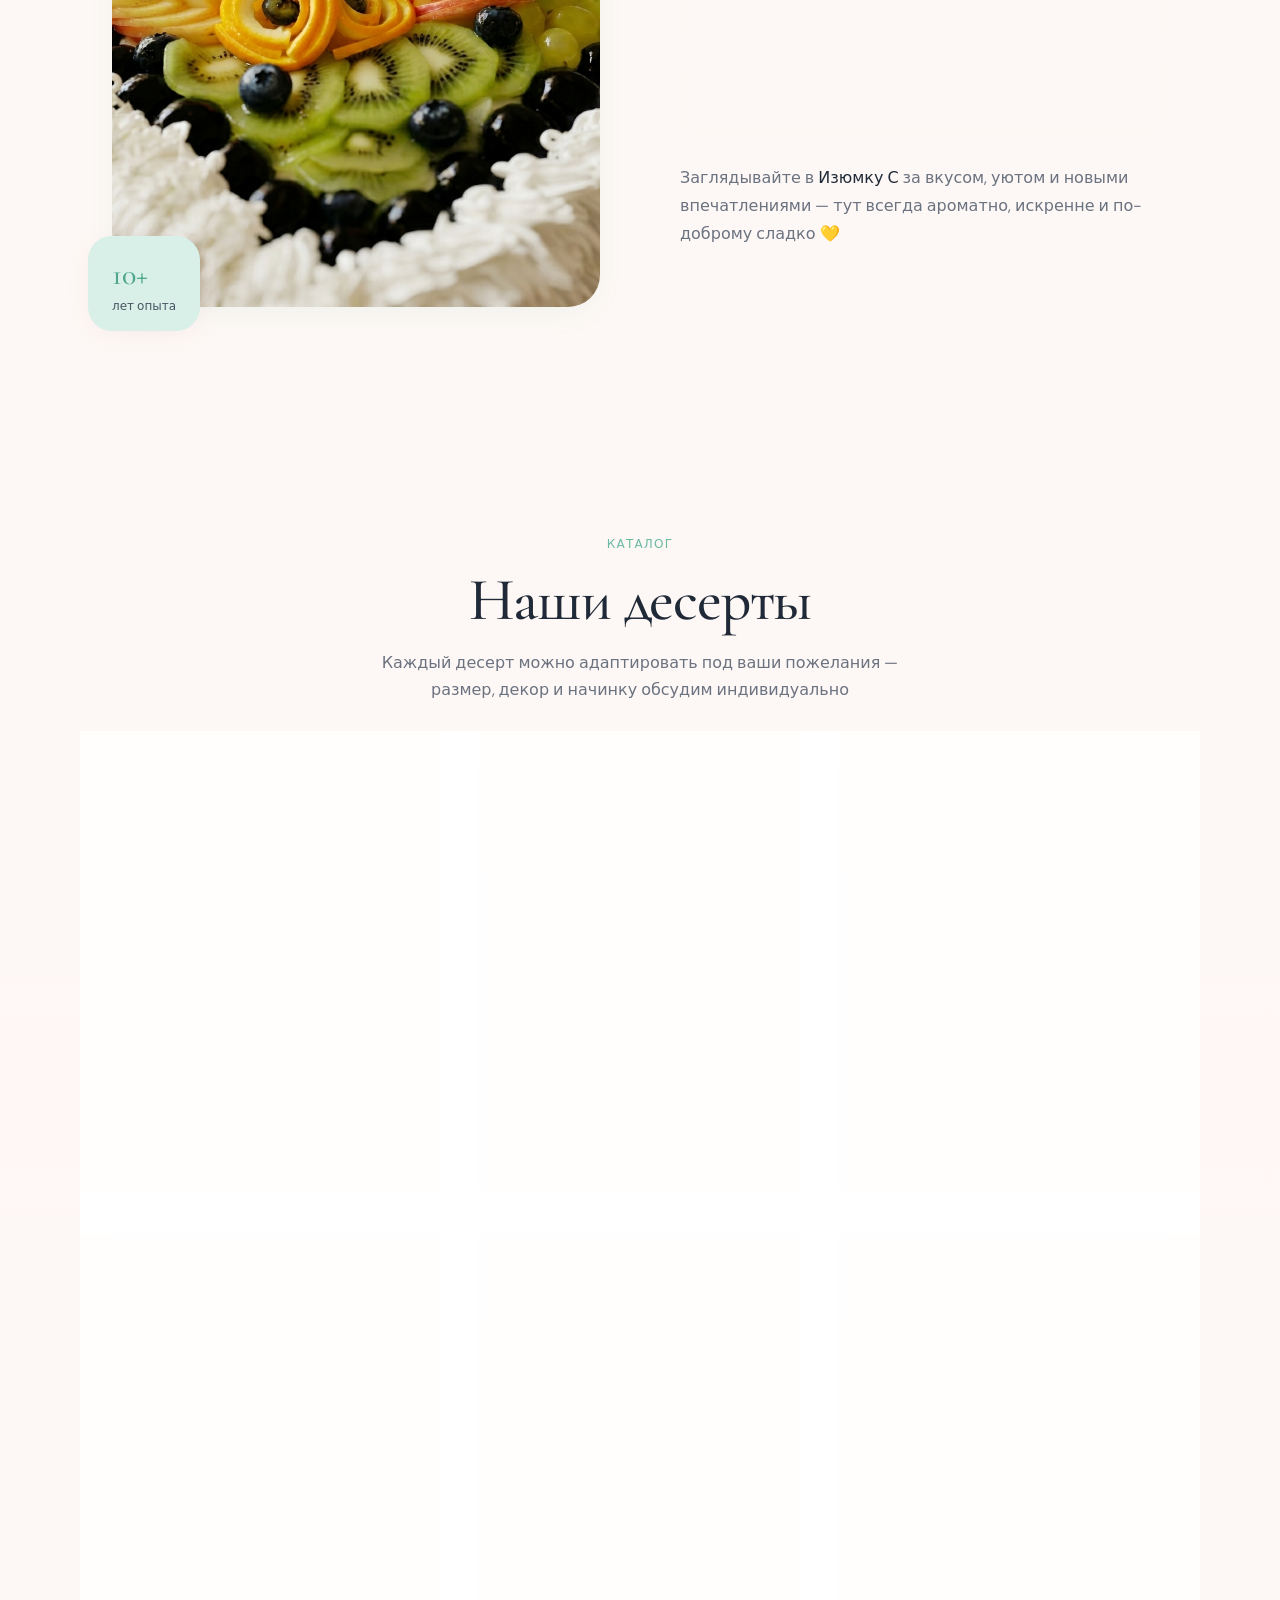
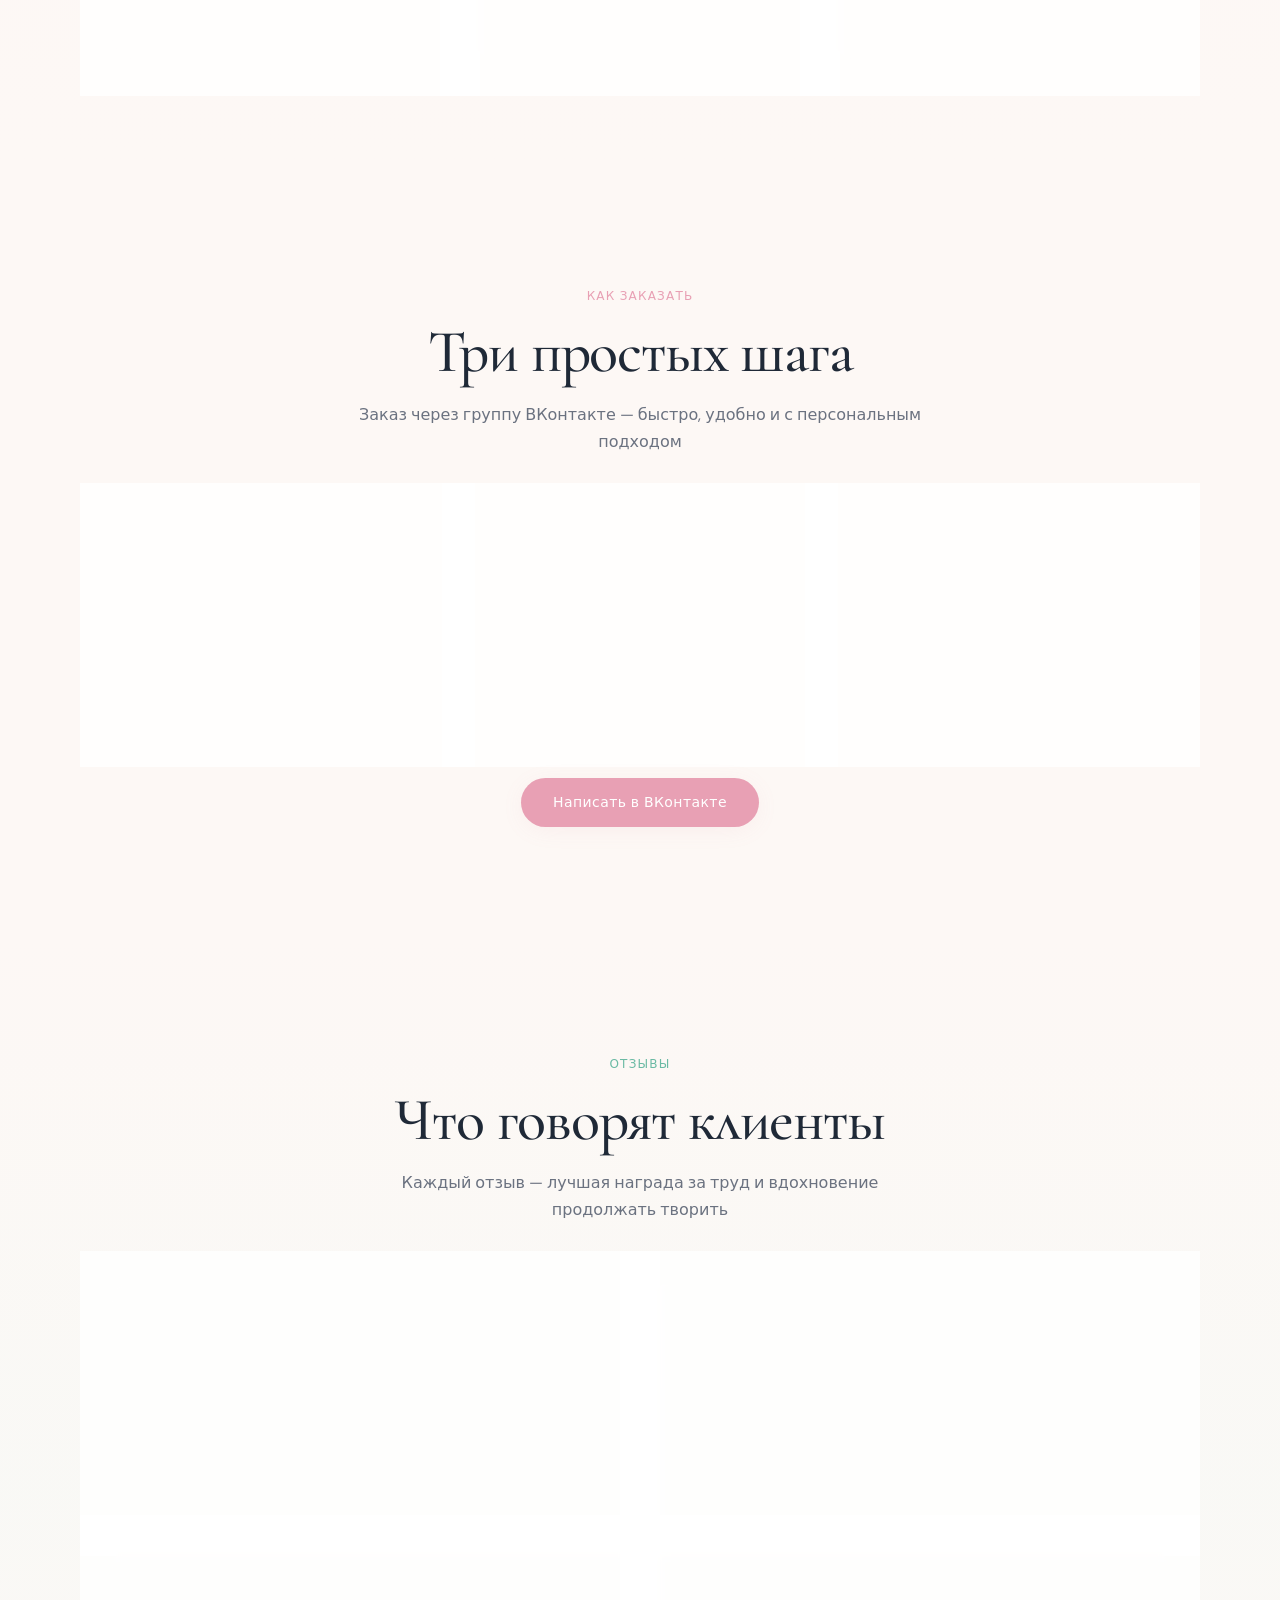
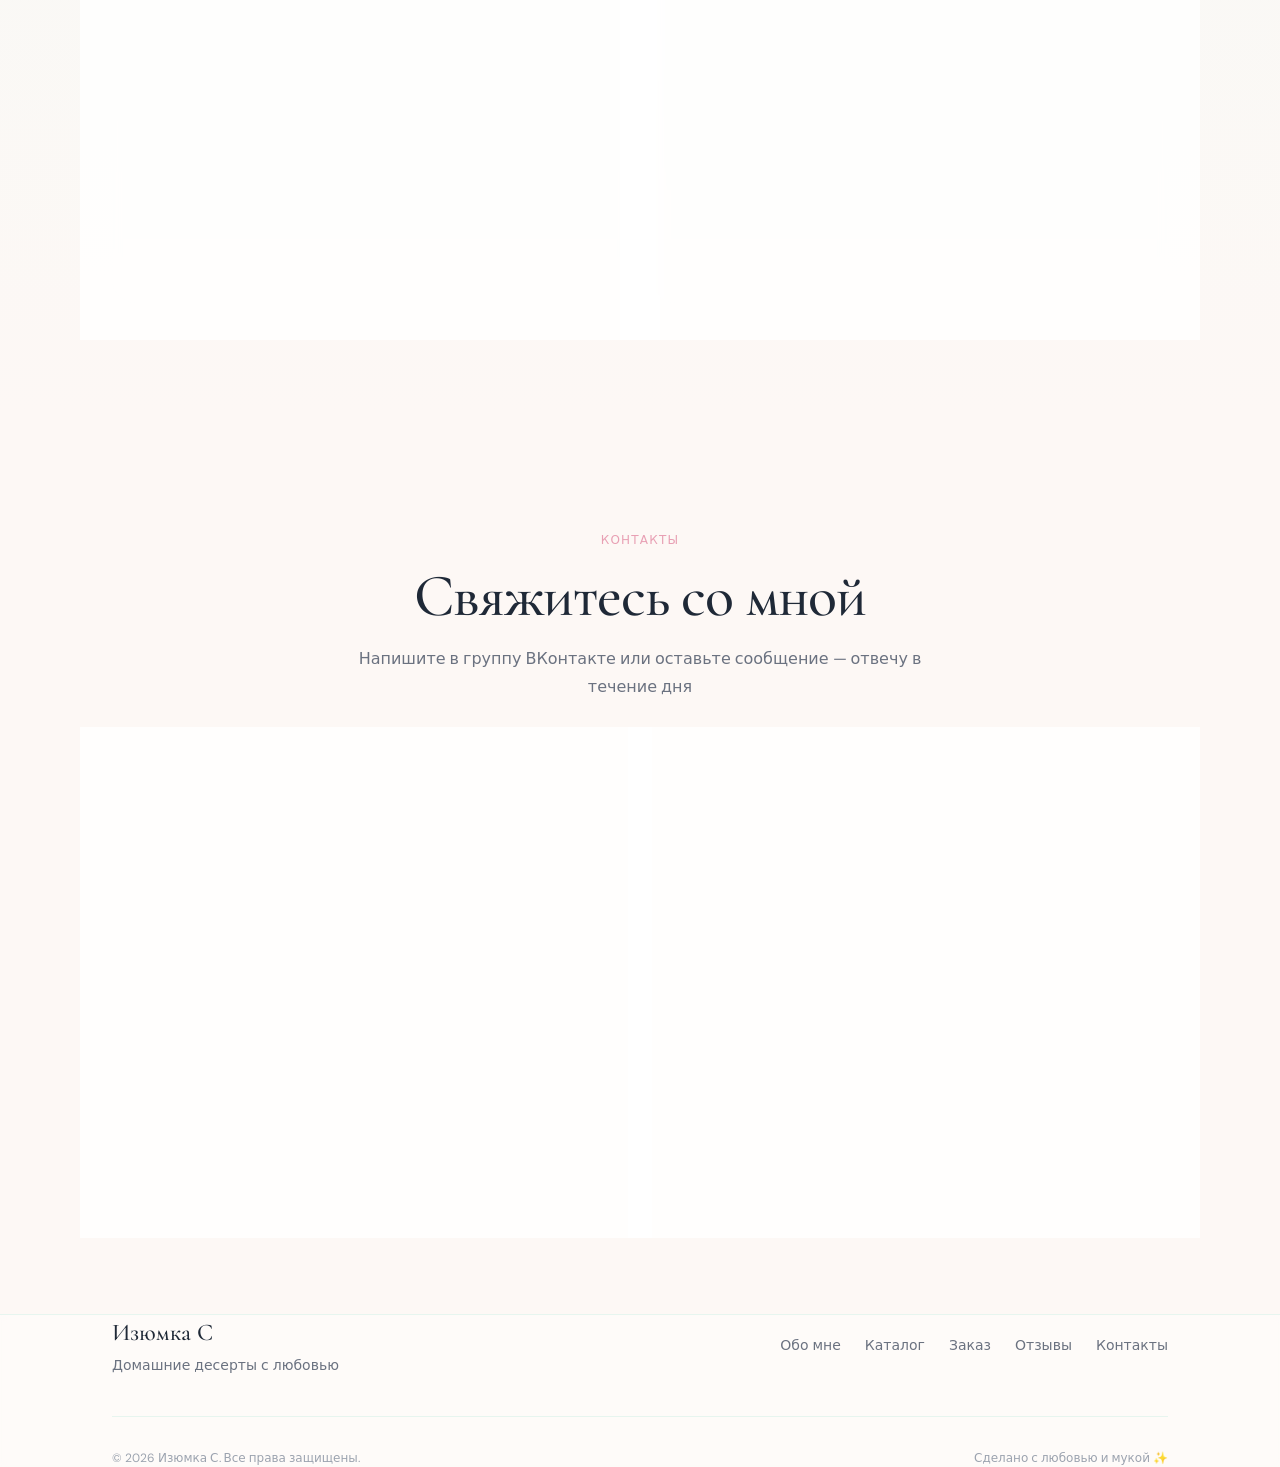
==== commit b4d9dd4f: "админка" ====
--- a/index.html
+++ b/index.html
@@ -224,7 +224,47 @@
     </div>
   </footer>
 
+  <div class="order-modal" id="order-modal" hidden>
+    <div class="order-modal__backdrop" data-close-modal></div>
+    <div class="order-modal__dialog card-bakery" role="dialog" aria-modal="true" aria-labelledby="order-modal-title">
+      <button type="button" class="order-modal__close" data-close-modal aria-label="Закрыть">×</button>
+      <h2 class="order-modal__title" id="order-modal-title">Оформить заказ</h2>
+      <p class="order-modal__desc" id="order-modal-desc">Заполните данные — заказ появится в админке</p>
+
+      <form class="form" id="order-form">
+        <input type="hidden" id="order-dessert-id" name="dessertId">
+        <div class="form-group">
+          <label for="order-dessert-name">Десерт</label>
+          <input type="text" id="order-dessert-name" name="dessertName" readonly>
+        </div>
+        <div class="form-group">
+          <label for="order-quantity">Количество</label>
+          <input type="number" id="order-quantity" name="quantity" min="1" max="20" value="1" required>
+        </div>
+        <div class="form-group">
+          <label for="order-customer-name">Ваше имя</label>
+          <input type="text" id="order-customer-name" name="customerName" required autocomplete="name" placeholder="Как к вам обращаться?">
+        </div>
+        <div class="form-group">
+          <label for="order-phone">Телефон</label>
+          <input type="tel" id="order-phone" name="phone" required autocomplete="tel" placeholder="+7 (999) 000-00-00">
+        </div>
+        <div class="form-group">
+          <label for="order-comment">Пожелания</label>
+          <textarea id="order-comment" name="comment" rows="3" placeholder="Дата, декор, начинка…"></textarea>
+        </div>
+        <button type="submit" class="btn-primary btn-primary--full">Отправить заказ</button>
+      </form>
+
+      <div class="form-feedback form-feedback--success" id="order-success" hidden role="status" aria-live="polite">
+        <p class="form-feedback__title">Заказ принят</p>
+        <p class="form-feedback__text">Мы получили ваш заказ и скоро свяжемся с вами для уточнения деталей.</p>
+      </div>
+    </div>
+  </div>
+
   <script src="js/data.js"></script>
+  <script src="js/store.js"></script>
   <script src="js/main.js"></script>
 </body>
 </html>
--- a/css/styles.css
+++ b/css/styles.css
@@ -670,6 +670,91 @@
   color: var(--gray-500);
 }
 
+.catalog-card__order {
+  margin-top: 1.1rem;
+  width: 100%;
+  padding: 0.7rem 1.25rem;
+  font-size: 0.8125rem;
+}
+
+/* ===== Order modal ===== */
+body.modal-open {
+  overflow: hidden;
+}
+
+.order-modal {
+  position: fixed;
+  inset: 0;
+  z-index: 80;
+  display: grid;
+  place-items: center;
+  padding: 1.25rem;
+}
+
+.order-modal[hidden] {
+  display: none;
+}
+
+.order-modal__backdrop {
+  position: absolute;
+  inset: 0;
+  background: rgba(31, 41, 55, 0.4);
+  backdrop-filter: blur(4px);
+}
+
+.order-modal__dialog {
+  position: relative;
+  z-index: 1;
+  width: 100%;
+  max-width: 28rem;
+  max-height: min(90vh, 40rem);
+  overflow-y: auto;
+  padding: 1.75rem 1.5rem 1.5rem;
+}
+
+.order-modal__close {
+  position: absolute;
+  top: 0.75rem;
+  right: 0.85rem;
+  width: 2rem;
+  height: 2rem;
+  border: none;
+  border-radius: 9999px;
+  background: var(--blush-50);
+  color: var(--gray-600);
+  font-size: 1.35rem;
+  line-height: 1;
+  cursor: pointer;
+  transition: background var(--transition);
+}
+
+.order-modal__close:hover {
+  background: var(--blush-100);
+}
+
+.order-modal__title {
+  font-family: var(--font-serif);
+  font-size: 1.75rem;
+  font-weight: 500;
+  color: var(--gray-800);
+  padding-right: 1.5rem;
+}
+
+.order-modal__desc {
+  margin-top: 0.4rem;
+  font-size: 0.875rem;
+  color: var(--gray-500);
+}
+
+.order-modal .form {
+  margin-top: 1.25rem;
+}
+
+.order-modal .form-group input[readonly] {
+  background: var(--mint-50);
+  color: var(--gray-700);
+}
+
 /* ===== Order steps ===== */
 .steps {
   margin-top: 3.5rem;
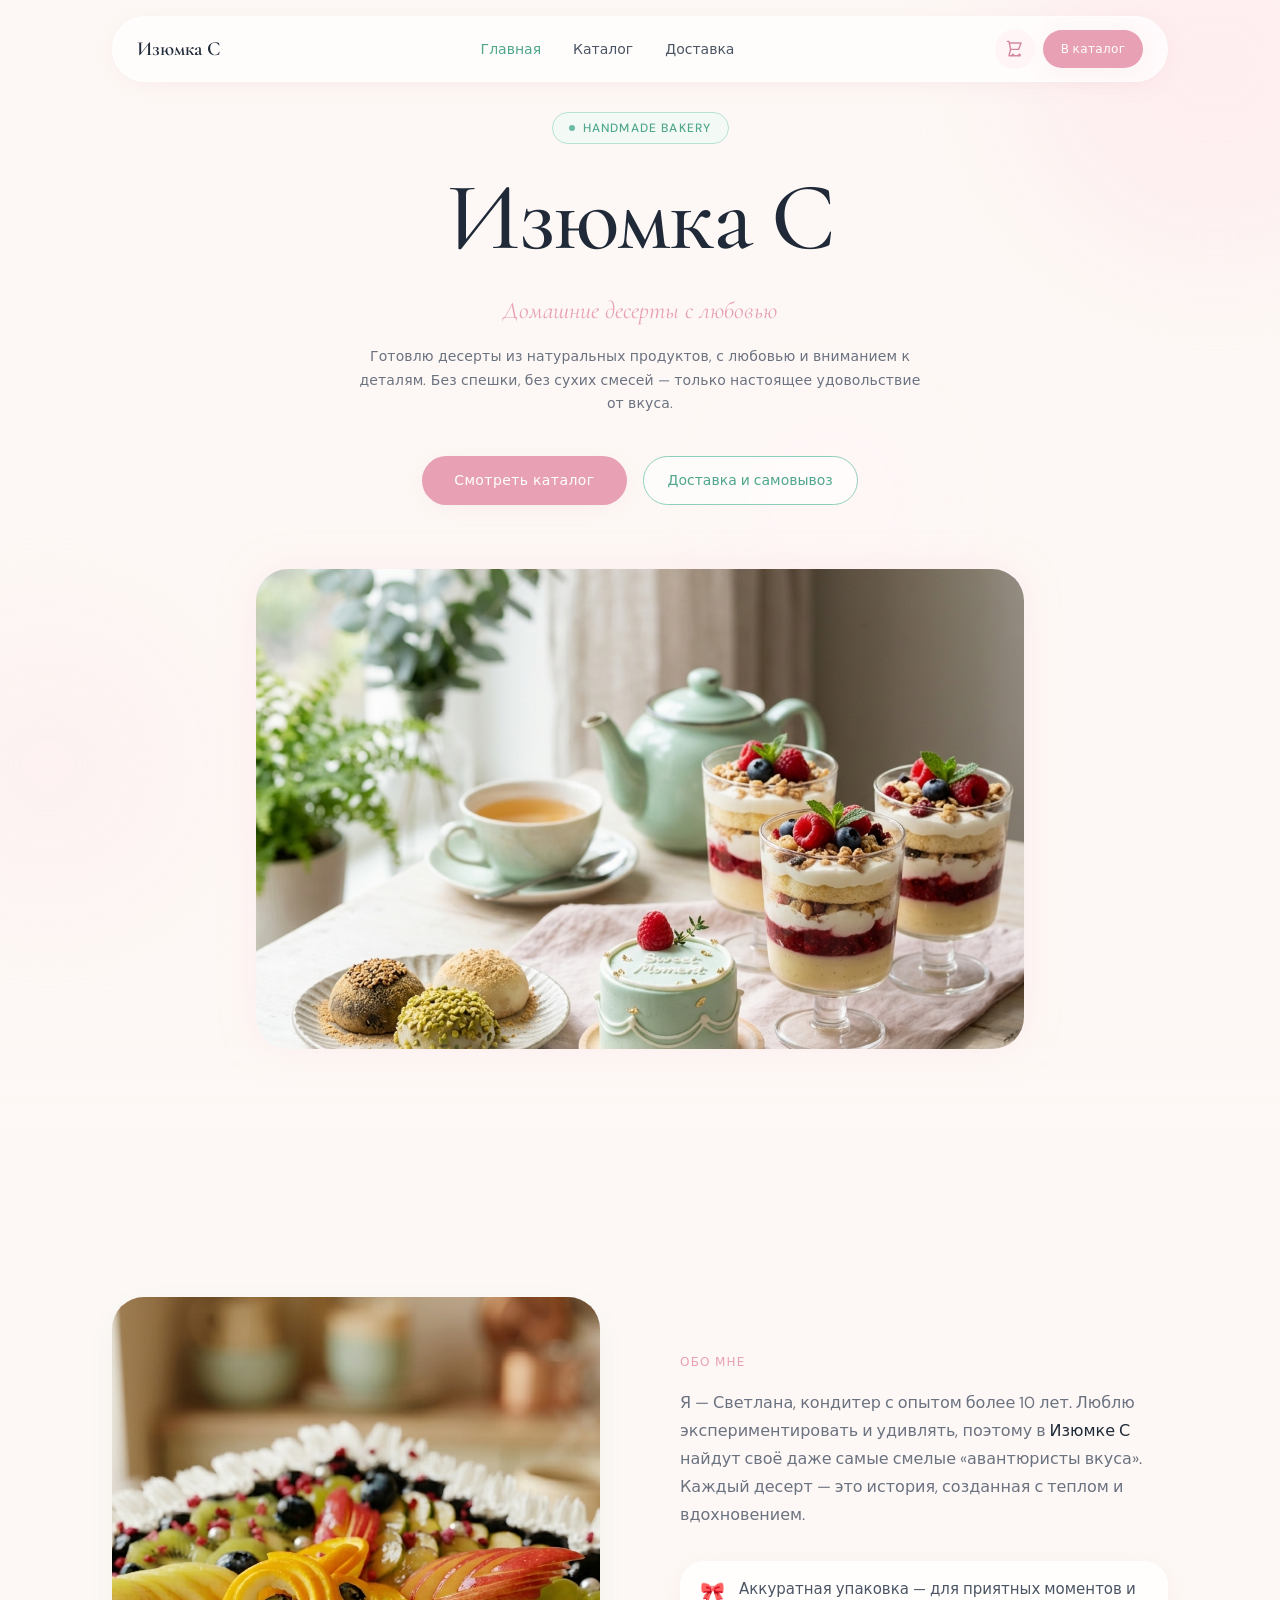
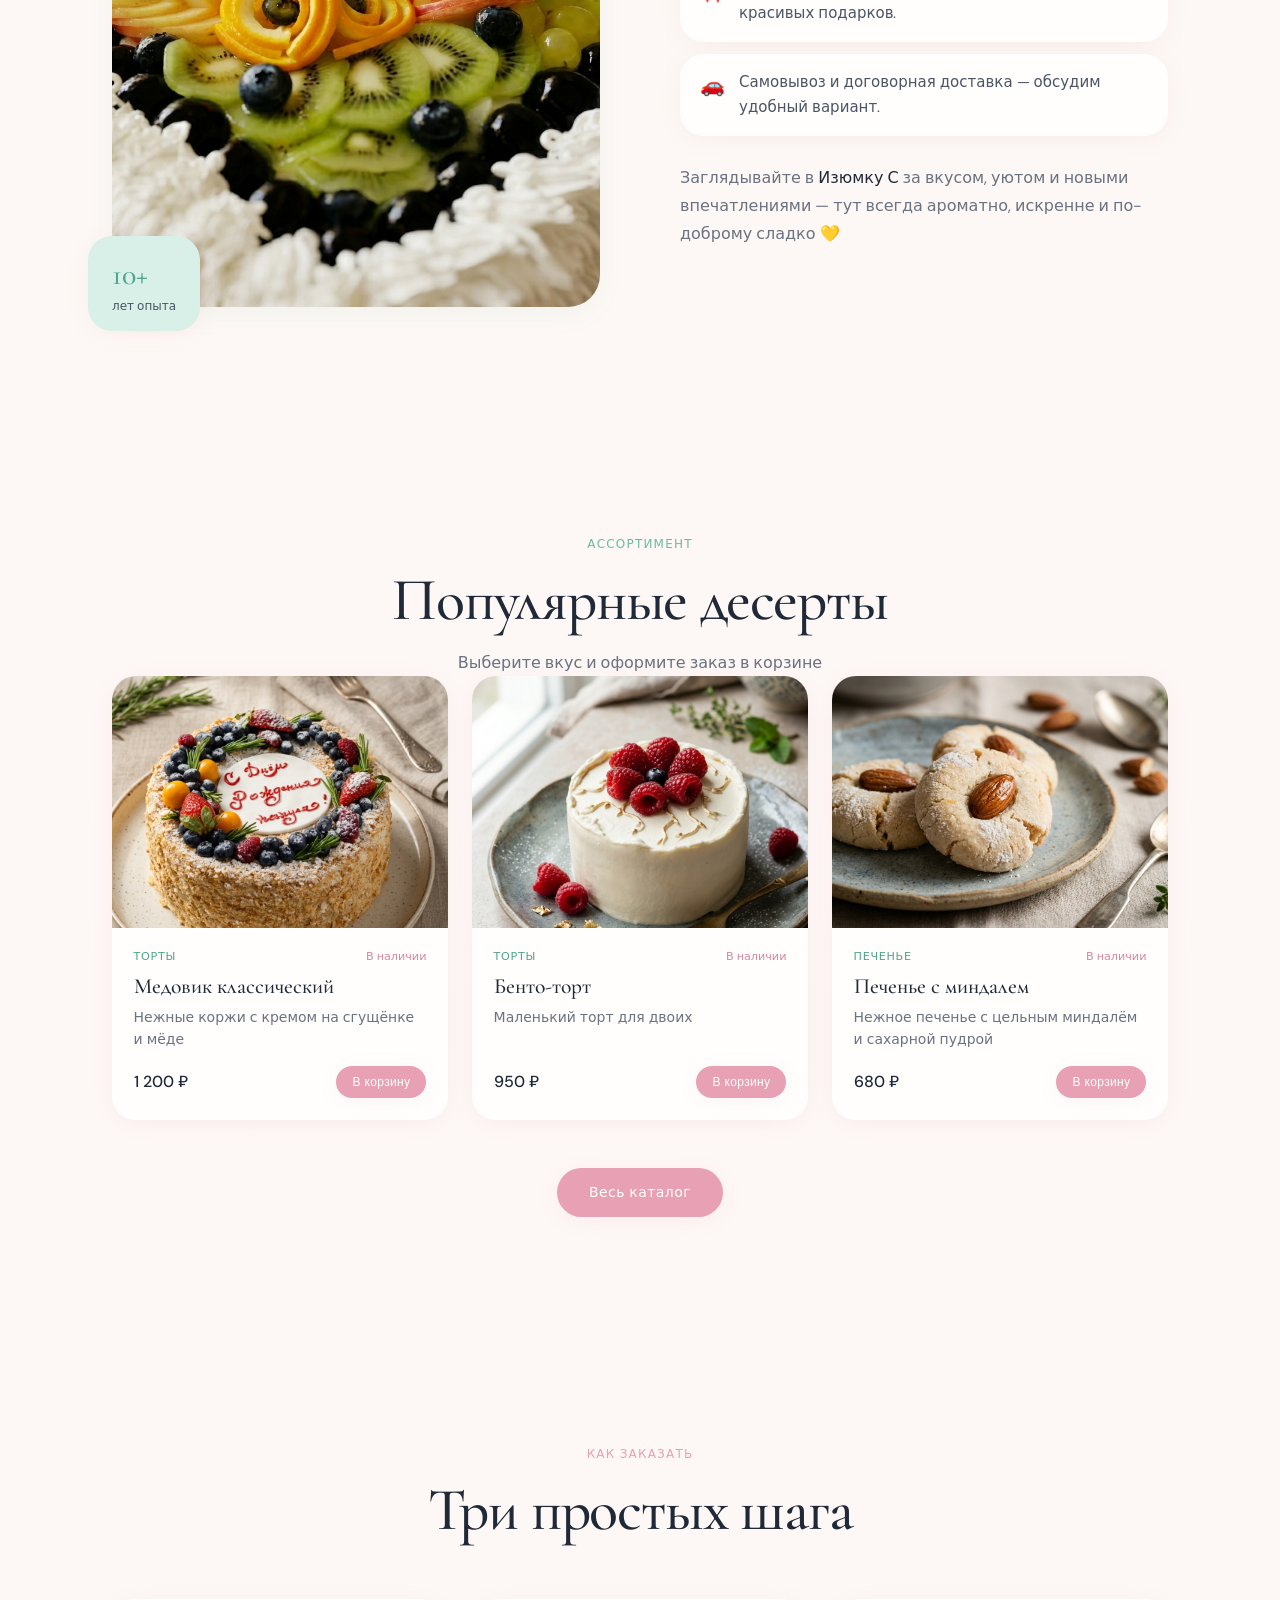
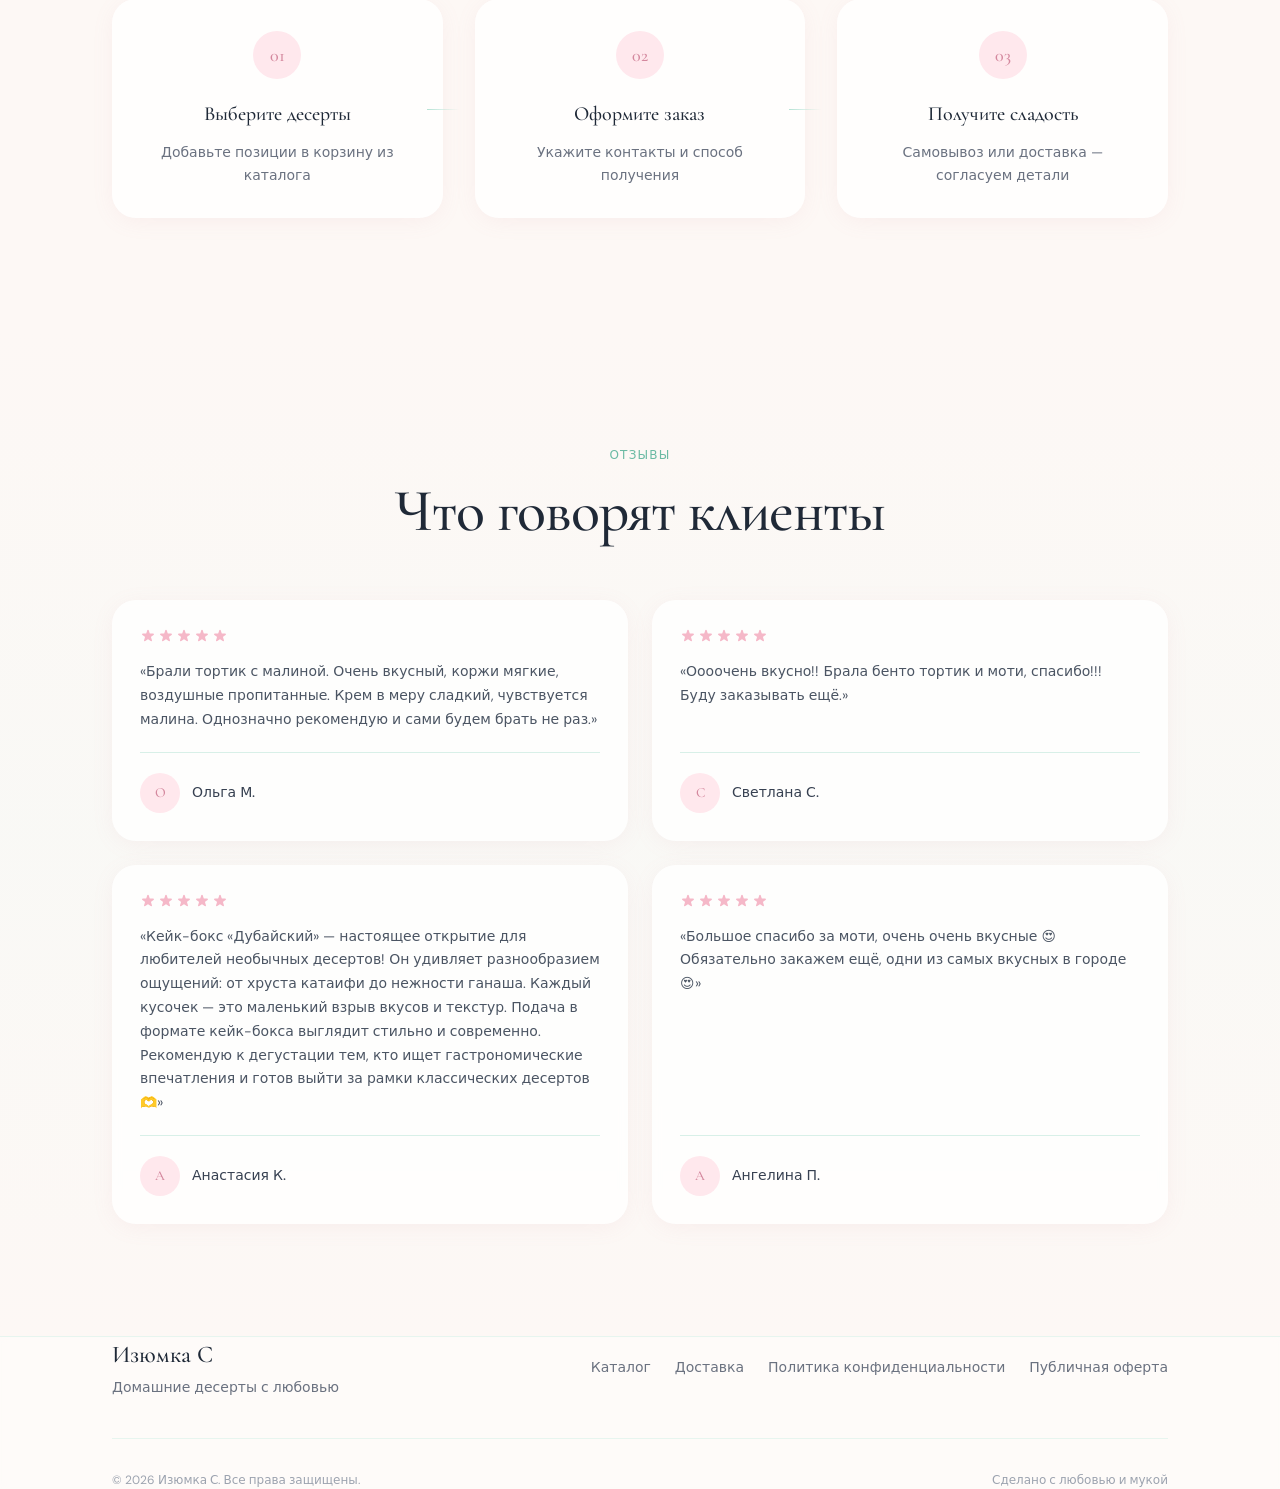
==== commit e04806b9: "каталог" ====
--- a/index.html
+++ b/index.html
@@ -3,60 +3,24 @@
 <head>
   <meta charset="UTF-8">
   <meta name="viewport" content="width=device-width, initial-scale=1.0">
-  <meta name="description" content="Изюмка С — домашняя кондитерская. Десерты из натуральных продуктов, ручная работа, самовывоз.">
+  <meta name="description" content="Изюмка С — домашняя кондитерская. Десерты из натуральных продуктов, ручная работа, самовывоз и доставка.">
   <meta name="theme-color" content="#fdf8f5">
-
   <meta property="og:type" content="website">
   <meta property="og:locale" content="ru_RU">
   <meta property="og:title" content="Изюмка С — Домашние десерты с любовью">
   <meta property="og:description" content="Домашняя кондитерская: медовик, бенто-торты, моти, макаронс и другие десерты с душой.">
   <meta property="og:image" content="images/hero-desserts.jpg">
-  <meta property="og:url" content="https://vk.com/club227827448">
-
-  <meta name="twitter:card" content="summary_large_image">
-  <meta name="twitter:title" content="Изюмка С — Домашние десерты с любовью">
-  <meta name="twitter:description" content="Домашняя кондитерская: натуральные ингредиенты, ручная работа, самовывоз.">
-  <meta name="twitter:image" content="images/hero-desserts.jpg">
-
   <link rel="icon" type="image/svg+xml" href="favicon.svg">
   <link rel="preconnect" href="https://fonts.googleapis.com">
   <link rel="preconnect" href="https://fonts.gstatic.com" crossorigin>
   <link href="https://fonts.googleapis.com/css2?family=Cormorant+Garamond:ital,wght@0,400;0,500;0,600;0,700;1,400&family=DM+Sans:ital,opsz,wght@0,9..40,300;0,9..40,400;0,9..40,500;1,9..40,400&display=swap" rel="stylesheet">
   <link rel="stylesheet" href="css/styles.css">
   <title>Изюмка С — Домашние десерты с любовью</title>
-
-  <script type="application/ld+json" id="schema-json"></script>
 </head>
 <body>
+  <header class="header" id="site-header"></header>
 
-  <header class="header">
-    <div class="container">
-      <nav class="header__inner" aria-label="Основная навигация">
-        <a href="#" class="header__logo" id="brand-name">Изюмка С</a>
-        <ul class="nav-desktop" id="nav-desktop"></ul>
-        <a href="#contact" class="btn-primary header__cta">Заказать</a>
-        <button
-          class="burger"
-          id="burger"
-          type="button"
-          aria-label="Открыть меню"
-          aria-expanded="false"
-          aria-controls="nav-mobile"
-        >
-          <span class="burger__lines" aria-hidden="true">
-            <span></span><span></span><span></span>
-          </span>
-        </button>
-      </nav>
-      <nav class="nav-mobile" id="nav-mobile" aria-label="Мобильное меню">
-        <ul id="nav-mobile-list"></ul>
-        <a href="#contact" class="btn-primary">Заказать десерт</a>
-      </nav>
-    </div>
-  </header>
-
-  <main id="main-content">
-
+  <main>
     <section class="hero" aria-labelledby="hero-title">
       <div class="hero__bg" aria-hidden="true">
         <div class="hero__blob hero__blob--1"></div>
@@ -70,26 +34,14 @@
         </span>
         <h1 class="hero__title hero-animate hero-animate--2" id="hero-title">Изюмка С</h1>
         <p class="hero__tagline hero-animate hero-animate--3" id="hero-tagline">Домашние десерты с любовью</p>
-        <p class="hero__desc hero-animate hero-animate--4" id="hero-desc">Готовлю десерты из натуральных продуктов, с любовью и вниманием к деталям. Без спешки, без сухих смесей — только настоящее удовольствие от вкуса.</p>
+        <p class="hero__desc hero-animate hero-animate--4" id="hero-desc"></p>
         <div class="hero__actions hero-animate hero-animate--5">
-          <a href="#contact" class="btn-primary">Заказать десерт</a>
-          <a href="#catalog" class="btn-outline">Смотреть каталог</a>
+          <a href="catalog.html" class="btn-primary">Смотреть каталог</a>
+          <a href="delivery.html" class="btn-outline">Доставка и самовывоз</a>
         </div>
         <div class="hero__image-wrap hero-animate hero-animate--6">
           <div class="hero__image">
-            <img
-              src="images/hero-desserts.jpg"
-              alt="Домашние десерты Изюмка С"
-              id="hero-image"
-              width="1200"
-              height="750"
-              fetchpriority="high"
-              decoding="async"
-            >
-          </div>
-          <div class="hero__image-badge">
-            <p>100% ручная работа</p>
-            <p>Свежие ингредиенты каждый день</p>
+            <img src="images/hero-desserts.jpg" alt="Домашние десерты Изюмка С" id="hero-image" width="1200" height="750" fetchpriority="high" decoding="async">
           </div>
         </div>
       </div>
@@ -99,15 +51,7 @@
       <div class="container about__grid">
         <div class="about__image-wrap fade-in fade-in--left">
           <div class="about__image">
-            <img
-              src="images/confectioner.jpg"
-              alt="Светлана — кондитер Изюмка С"
-              id="about-image"
-              width="800"
-              height="1000"
-              loading="lazy"
-              decoding="async"
-            >
+            <img src="images/confectioner.jpg" alt="Светлана — кондитер Изюмка С" id="about-image" width="800" height="1000" loading="lazy" decoding="async">
           </div>
           <div class="about__stat">
             <p class="about__stat-num" id="about-stat-num">10+</p>
@@ -118,34 +62,27 @@
       </div>
     </section>
 
-    <section id="catalog" class="section-padding catalog" aria-labelledby="catalog-heading">
+    <section class="section-padding catalog" aria-labelledby="featured-heading">
       <div class="container">
         <div class="section-header fade-in">
-          <span class="section-label section-label--mint">Каталог</span>
-          <h2 class="section-title" id="catalog-heading">Наши десерты</h2>
-          <p class="section-subtitle section-subtitle--center">
-            Каждый десерт можно адаптировать под ваши пожелания — размер,
-            декор и начинку обсудим индивидуально
-          </p>
+          <span class="section-label section-label--mint">Ассортимент</span>
+          <h2 class="section-title" id="featured-heading">Популярные десерты</h2>
+          <p class="section-subtitle section-subtitle--center">Выберите вкус и оформите заказ в корзине</p>
         </div>
-        <div class="catalog__grid" id="catalog-grid"></div>
+        <div class="product-grid" id="featured-grid"></div>
+        <div class="order__cta fade-in">
+          <a href="catalog.html" class="btn-primary">Весь каталог</a>
+        </div>
       </div>
     </section>
 
-    <section id="order" class="section-padding" aria-labelledby="order-heading">
+    <section class="section-padding" aria-labelledby="order-heading">
       <div class="container">
         <div class="section-header fade-in">
           <span class="section-label section-label--blush">Как заказать</span>
           <h2 class="section-title" id="order-heading">Три простых шага</h2>
-          <p class="section-subtitle section-subtitle--center">
-            Заказ через группу ВКонтакте — быстро, удобно и с
-            персональным подходом
-          </p>
         </div>
         <div class="steps" id="steps-grid"></div>
-        <div class="order__cta fade-in">
-          <a href="https://vk.com/club227827448" class="btn-primary" target="_blank" rel="noopener noreferrer">Написать в ВКонтакте</a>
-        </div>
       </div>
     </section>
 
@@ -154,117 +91,17 @@
         <div class="section-header fade-in">
           <span class="section-label section-label--mint">Отзывы</span>
           <h2 class="section-title" id="reviews-heading">Что говорят клиенты</h2>
-          <p class="section-subtitle section-subtitle--center">
-            Каждый отзыв — лучшая награда за труд и вдохновение продолжать творить
-          </p>
         </div>
         <div class="reviews__grid" id="reviews-grid"></div>
       </div>
     </section>
-
-    <section id="contact" class="section-padding" aria-labelledby="contact-heading">
-      <div class="container">
-        <div class="section-header fade-in">
-          <span class="section-label section-label--blush">Контакты</span>
-          <h2 class="section-title" id="contact-heading">Свяжитесь со мной</h2>
-          <p class="section-subtitle section-subtitle--center">
-            Напишите в группу ВКонтакте или оставьте сообщение — отвечу в течение дня
-          </p>
-        </div>
-        <div class="contact__grid">
-          <div class="card-bakery contact-card fade-in fade-in--left">
-            <h3 class="contact-card__title">ВКонтакте</h3>
-            <p class="contact-card__desc">Переходите в нашу группу — там можно посмотреть работы и написать напрямую</p>
-            <div class="social-links" id="social-links"></div>
-          </div>
-          <div class="card-bakery contact-card fade-in fade-in--right">
-            <h3 class="contact-card__title">Написать сообщение</h3>
-            <p class="contact-card__desc">Заполните форму — откроется диалог с группой ВКонтакте</p>
-
-            <div class="form-feedback" id="form-feedback" hidden role="status" aria-live="polite"></div>
-
-            <form class="form" id="contact-form">
-              <div class="form-group">
-                <label for="name">Ваше имя</label>
-                <input type="text" id="name" name="name" required autocomplete="name" placeholder="Как к вам обращаться?">
-              </div>
-              <div class="form-group">
-                <label for="message">Сообщение</label>
-                <textarea id="message" name="message" required placeholder="Какой десерт вас интересует?"></textarea>
-              </div>
-              <button type="submit" class="btn-primary btn-primary--full">Отправить в ВКонтакте</button>
-            </form>
-
-            <div class="form-fallback" id="form-fallback" hidden>
-              <label for="form-fallback-text">Текст для копирования</label>
-              <textarea id="form-fallback-text" readonly rows="5"></textarea>
-            </div>
-          </div>
-        </div>
-      </div>
-    </section>
-
   </main>
 
-  <footer class="footer">
-    <div class="container footer__inner">
-      <div class="footer__top">
-        <div class="footer__brand">
-          <p class="footer__name" id="footer-brand-name">Изюмка С</p>
-          <p class="footer__tagline" id="footer-tagline">Домашние десерты с любовью</p>
-        </div>
-        <nav class="footer__nav" aria-label="Навигация в подвале">
-          <ul id="footer-nav"></ul>
-        </nav>
-      </div>
-      <div class="footer__bottom">
-        <p>© <span id="footer-year"></span> <span id="footer-brand-copy">Изюмка С</span>. Все права защищены.</p>
-        <p>Сделано с любовью и мукой ✨</p>
-      </div>
-    </div>
-  </footer>
-
-  <div class="order-modal" id="order-modal" hidden>
-    <div class="order-modal__backdrop" data-close-modal></div>
-    <div class="order-modal__dialog card-bakery" role="dialog" aria-modal="true" aria-labelledby="order-modal-title">
-      <button type="button" class="order-modal__close" data-close-modal aria-label="Закрыть">×</button>
-      <h2 class="order-modal__title" id="order-modal-title">Оформить заказ</h2>
-      <p class="order-modal__desc" id="order-modal-desc">Заполните данные — заказ появится в админке</p>
-
-      <form class="form" id="order-form">
-        <input type="hidden" id="order-dessert-id" name="dessertId">
-        <div class="form-group">
-          <label for="order-dessert-name">Десерт</label>
-          <input type="text" id="order-dessert-name" name="dessertName" readonly>
-        </div>
-        <div class="form-group">
-          <label for="order-quantity">Количество</label>
-          <input type="number" id="order-quantity" name="quantity" min="1" max="20" value="1" required>
-        </div>
-        <div class="form-group">
-          <label for="order-customer-name">Ваше имя</label>
-          <input type="text" id="order-customer-name" name="customerName" required autocomplete="name" placeholder="Как к вам обращаться?">
-        </div>
-        <div class="form-group">
-          <label for="order-phone">Телефон</label>
-          <input type="tel" id="order-phone" name="phone" required autocomplete="tel" placeholder="+7 (999) 000-00-00">
-        </div>
-        <div class="form-group">
-          <label for="order-comment">Пожелания</label>
-          <textarea id="order-comment" name="comment" rows="3" placeholder="Дата, декор, начинка…"></textarea>
-        </div>
-        <button type="submit" class="btn-primary btn-primary--full">Отправить заказ</button>
-      </form>
-
-      <div class="form-feedback form-feedback--success" id="order-success" hidden role="status" aria-live="polite">
-        <p class="form-feedback__title">Заказ принят</p>
-        <p class="form-feedback__text">Мы получили ваш заказ и скоро свяжемся с вами для уточнения деталей.</p>
-      </div>
-    </div>
-  </div>
+  <footer class="footer" id="site-footer"></footer>
 
   <script src="js/data.js"></script>
   <script src="js/store.js"></script>
-  <script src="js/main.js"></script>
+  <script src="js/layout.js"></script>
+  <script src="js/home.js"></script>
 </body>
 </html>
--- a/css/styles.css
+++ b/css/styles.css
@@ -212,9 +212,54 @@
   transition: color var(--transition);
 }
 
-.nav-desktop a:hover { color: var(--mint-500); }
-
-.header__cta { display: none; font-size: 0.75rem; }
+.nav-desktop a:hover,
+.nav-desktop a.is-active { color: var(--mint-500); }
+
+.header__actions {
+  display: flex;
+  align-items: center;
+  gap: 0.5rem;
+}
+
+.header__cart {
+  position: relative;
+  display: inline-flex;
+  align-items: center;
+  justify-content: center;
+  width: 2.5rem;
+  height: 2.5rem;
+  border-radius: 9999px;
+  background: var(--blush-50);
+  color: var(--blush-500);
+  transition: background var(--transition);
+}
+
+.header__cart svg {
+  width: 1.2rem;
+  height: 1.2rem;
+}
+
+.header__cart:hover {
+  background: var(--blush-100);
+}
+
+.header__cart-count {
+  position: absolute;
+  top: -0.15rem;
+  right: -0.15rem;
+  min-width: 1.1rem;
+  height: 1.1rem;
+  padding: 0 0.25rem;
+  border-radius: 9999px;
+  background: var(--blush-400);
+  color: #fff;
+  font-size: 0.65rem;
+  font-weight: 500;
+  line-height: 1.1rem;
+  text-align: center;
+}
+
+.header__cta { display: none; font-size: 0.75rem; padding: 0.65rem 1.1rem; }
 
 .burger {
   display: flex;
@@ -1213,3 +1258,447 @@
     overflow: auto;
   }
 }
+
+/* ===== Shop pages ===== */
+.page {
+  padding: 8rem 0 4rem;
+  min-height: 70vh;
+}
+
+.page-header {
+  text-align: center;
+  margin-bottom: 2.5rem;
+}
+
+.page-title {
+  font-family: var(--font-serif);
+  font-size: clamp(2rem, 4vw, 3rem);
+  font-weight: 500;
+  color: var(--gray-800);
+  margin-top: 0.5rem;
+}
+
+.page-subtitle {
+  margin: 0.85rem auto 0;
+  max-width: 36rem;
+  color: var(--gray-500);
+  line-height: 1.65;
+}
+
+.container.narrow {
+  max-width: 48rem;
+}
+
+.product-grid {
+  display: grid;
+  gap: 1.5rem;
+}
+
+@media (min-width: 640px) {
+  .product-grid {
+    grid-template-columns: repeat(2, 1fr);
+  }
+}
+
+@media (min-width: 960px) {
+  .product-grid {
+    grid-template-columns: repeat(3, 1fr);
+  }
+}
+
+.product-card {
+  overflow: hidden;
+  display: flex;
+  flex-direction: column;
+}
+
+.product-card__media {
+  display: block;
+  overflow: hidden;
+}
+
+.product-card__media img {
+  width: 100%;
+  aspect-ratio: 4 / 3;
+  object-fit: cover;
+  transition: transform 300ms ease;
+}
+
+.product-card:hover .product-card__media img {
+  transform: scale(1.04);
+}
+
+.product-card__body {
+  padding: 1.25rem 1.35rem 1.4rem;
+  display: flex;
+  flex-direction: column;
+  flex: 1;
+}
+
+.product-card__meta {
+  display: flex;
+  justify-content: space-between;
+  gap: 0.5rem;
+  margin-bottom: 0.55rem;
+}
+
+.product-card__category {
+  font-size: 0.7rem;
+  letter-spacing: 0.06em;
+  text-transform: uppercase;
+  color: var(--mint-500);
+}
+
+.product-card__stock {
+  font-size: 0.7rem;
+  color: var(--blush-500);
+}
+
+.product-card__stock--out {
+  color: var(--gray-400);
+}
+
+.product-card__title {
+  font-family: var(--font-serif);
+  font-size: 1.35rem;
+  font-weight: 500;
+  color: var(--gray-800);
+  line-height: 1.2;
+}
+
+.product-card__title a:hover {
+  color: var(--blush-500);
+}
+
+.product-card__desc {
+  margin-top: 0.45rem;
+  font-size: 0.875rem;
+  color: var(--gray-500);
+  line-height: 1.55;
+  flex: 1;
+}
+
+.product-card__footer {
+  margin-top: 1rem;
+  display: flex;
+  align-items: center;
+  justify-content: space-between;
+  gap: 0.75rem;
+}
+
+.product-card__price {
+  font-weight: 500;
+  color: var(--gray-800);
+}
+
+.product-card__btn {
+  padding: 0.55rem 1rem;
+  font-size: 0.75rem;
+}
+
+.catalog-toolbar {
+  display: flex;
+  flex-wrap: wrap;
+  gap: 0.5rem;
+  justify-content: center;
+  margin-bottom: 2rem;
+}
+
+.catalog-filter {
+  border: 1px solid var(--mint-200);
+  background: #fff;
+  color: var(--gray-600);
+  border-radius: 9999px;
+  padding: 0.45rem 1rem;
+  font-family: var(--font-sans);
+  font-size: 0.8125rem;
+  cursor: pointer;
+  transition: all var(--transition);
+}
+
+.catalog-filter.is-active,
+.catalog-filter:hover {
+  border-color: var(--mint-400);
+  background: var(--mint-50);
+  color: var(--mint-500);
+}
+
+.breadcrumbs {
+  display: flex;
+  flex-wrap: wrap;
+  gap: 0.5rem;
+  margin-bottom: 1.5rem;
+  font-size: 0.875rem;
+  color: var(--gray-500);
+}
+
+.breadcrumbs a:hover {
+  color: var(--mint-500);
+}
+
+.product-detail {
+  display: grid;
+  gap: 2rem;
+}
+
+@media (min-width: 860px) {
+  .product-detail {
+    grid-template-columns: 1.05fr 1fr;
+    align-items: start;
+  }
+}
+
+.product-detail__gallery {
+  overflow: hidden;
+  padding: 0;
+}
+
+.product-detail__gallery img {
+  width: 100%;
+  aspect-ratio: 4 / 3;
+  object-fit: cover;
+}
+
+.product-detail__title {
+  margin-top: 0.5rem;
+  font-family: var(--font-serif);
+  font-size: clamp(2rem, 4vw, 2.75rem);
+  font-weight: 500;
+  color: var(--gray-800);
+}
+
+.product-detail__price {
+  margin-top: 0.75rem;
+  font-size: 1.35rem;
+  font-weight: 500;
+  color: var(--blush-500);
+}
+
+.product-detail__text {
+  margin-top: 1rem;
+  color: var(--gray-600);
+  line-height: 1.7;
+}
+
+.product-detail__specs {
+  margin-top: 1.25rem;
+  display: grid;
+  gap: 0.5rem;
+  font-size: 0.9rem;
+  color: var(--gray-600);
+}
+
+.product-detail__actions {
+  margin-top: 1.75rem;
+  display: flex;
+  flex-wrap: wrap;
+  gap: 0.75rem;
+  align-items: center;
+}
+
+.qty-field {
+  display: inline-flex;
+  align-items: center;
+  gap: 0.5rem;
+  font-size: 0.875rem;
+  color: var(--gray-600);
+}
+
+.qty-field input,
+.cart-item__controls input,
+.form-group select {
+  width: 4.5rem;
+  border: 1.5px solid var(--mint-200);
+  border-radius: 9999px;
+  padding: 0.55rem 0.75rem;
+  font-family: var(--font-sans);
+  font-size: 0.9rem;
+  background: #fff;
+  color: var(--gray-700);
+}
+
+.form-group select {
+  width: 100%;
+}
+
+.optional {
+  color: var(--gray-400);
+  font-weight: 400;
+}
+
+.cart-layout {
+  display: grid;
+  gap: 1.25rem;
+}
+
+@media (min-width: 900px) {
+  .cart-layout {
+    grid-template-columns: 1.4fr 0.9fr;
+    align-items: start;
+  }
+}
+
+.cart-list,
+.cart-aside {
+  padding: 1.25rem;
+}
+
+.cart-item {
+  display: grid;
+  grid-template-columns: 4.5rem 1fr auto;
+  gap: 1rem;
+  align-items: start;
+  padding: 1rem 0;
+  border-bottom: 1px solid rgba(181, 226, 212, 0.45);
+}
+
+.cart-item:last-child {
+  border-bottom: none;
+}
+
+.cart-item img {
+  width: 4.5rem;
+  height: 4.5rem;
+  border-radius: 1rem;
+  object-fit: cover;
+}
+
+.cart-item h2 {
+  font-family: var(--font-serif);
+  font-size: 1.15rem;
+  font-weight: 500;
+  color: var(--gray-800);
+}
+
+.cart-item__info > p {
+  margin-top: 0.2rem;
+  font-size: 0.875rem;
+  color: var(--gray-500);
+}
+
+.cart-item__controls {
+  margin-top: 0.65rem;
+  display: flex;
+  flex-wrap: wrap;
+  align-items: center;
+  gap: 0.35rem;
+}
+
+.cart-item__controls button {
+  width: 2rem;
+  height: 2rem;
+  border: 1px solid var(--mint-200);
+  border-radius: 9999px;
+  background: #fff;
+  cursor: pointer;
+  color: var(--gray-700);
+}
+
+.cart-item__remove {
+  width: auto !important;
+  padding: 0 0.75rem;
+  font-size: 0.75rem;
+  color: #b4535a !important;
+  border-color: #f3c2c7 !important;
+}
+
+.cart-item__sum {
+  font-weight: 500;
+  color: var(--gray-800);
+  white-space: nowrap;
+}
+
+.cart-aside__title {
+  font-family: var(--font-serif);
+  font-size: 1.5rem;
+  font-weight: 500;
+  color: var(--gray-800);
+}
+
+.cart-aside__total {
+  margin: 0.75rem 0 1.25rem;
+  font-size: 1.05rem;
+  color: var(--gray-600);
+}
+
+.cart-aside__note {
+  margin-bottom: 1rem;
+  font-size: 0.75rem;
+  color: var(--gray-400);
+  line-height: 1.5;
+}
+
+.cart-aside__note a {
+  color: var(--mint-500);
+}
+
+.cart-empty,
+.cart-success {
+  text-align: center;
+  padding: 2.5rem 1.5rem;
+  max-width: 32rem;
+  margin: 0 auto;
+}
+
+.cart-empty h2,
+.cart-success .form-feedback__title {
+  font-family: var(--font-serif);
+  font-size: 1.75rem;
+  margin-bottom: 0.5rem;
+}
+
+.cart-empty p,
+.cart-success .form-feedback__text {
+  margin-bottom: 1.25rem;
+  color: var(--gray-500);
+}
+
+.info-cards {
+  display: grid;
+  gap: 1rem;
+}
+
+.info-card {
+  padding: 1.5rem;
+}
+
+.info-card h2 {
+  font-family: var(--font-serif);
+  font-size: 1.4rem;
+  font-weight: 500;
+  color: var(--gray-800);
+}
+
+.info-card p {
+  margin-top: 0.55rem;
+  color: var(--gray-600);
+  line-height: 1.65;
+}
+
+.legal-text {
+  padding: 1.75rem 1.5rem;
+}
+
+.legal-text h2 {
+  margin-top: 1.5rem;
+  font-family: var(--font-serif);
+  font-size: 1.25rem;
+  font-weight: 500;
+  color: var(--gray-800);
+}
+
+.legal-text p {
+  margin-top: 0.65rem;
+  color: var(--gray-600);
+  line-height: 1.7;
+}
+
+.legal-text a {
+  color: var(--mint-500);
+}
+
+.admin-empty {
+  text-align: center;
+  color: var(--gray-500);
+  padding: 2rem 1rem;
+}
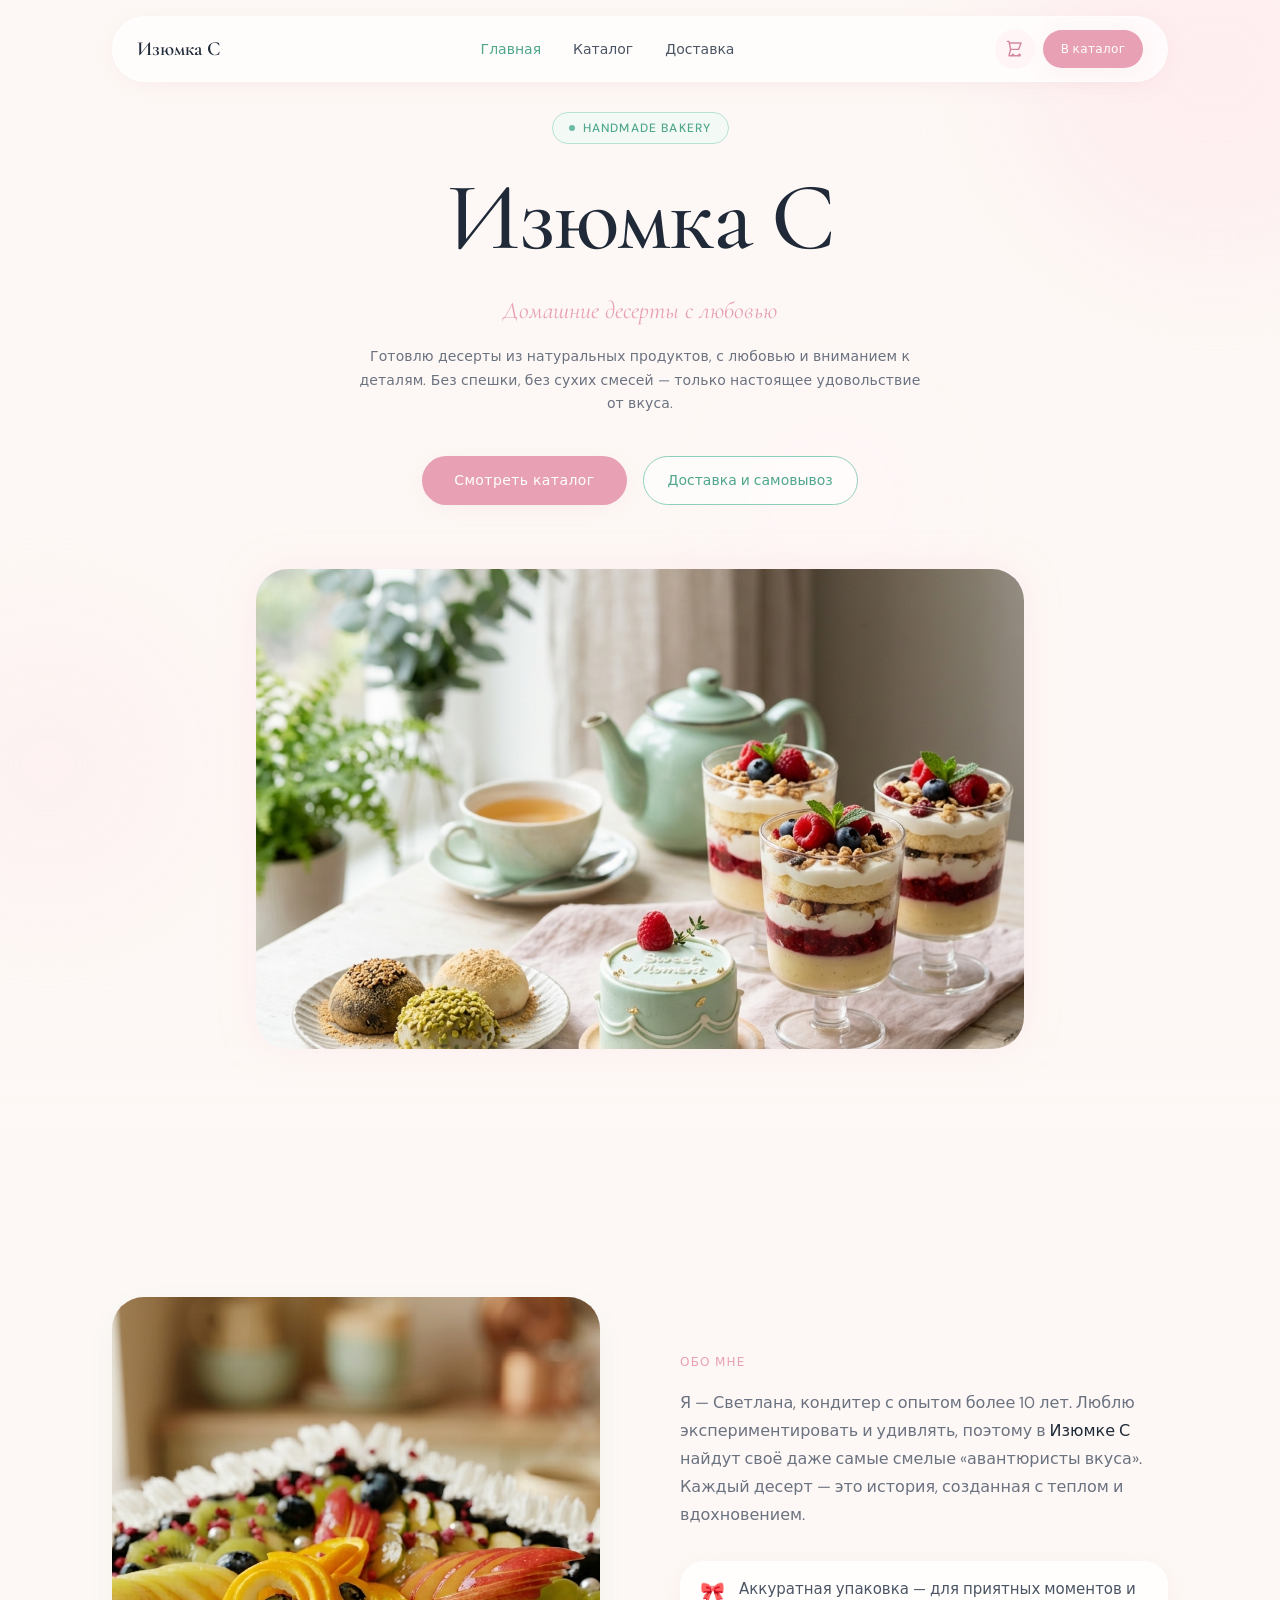
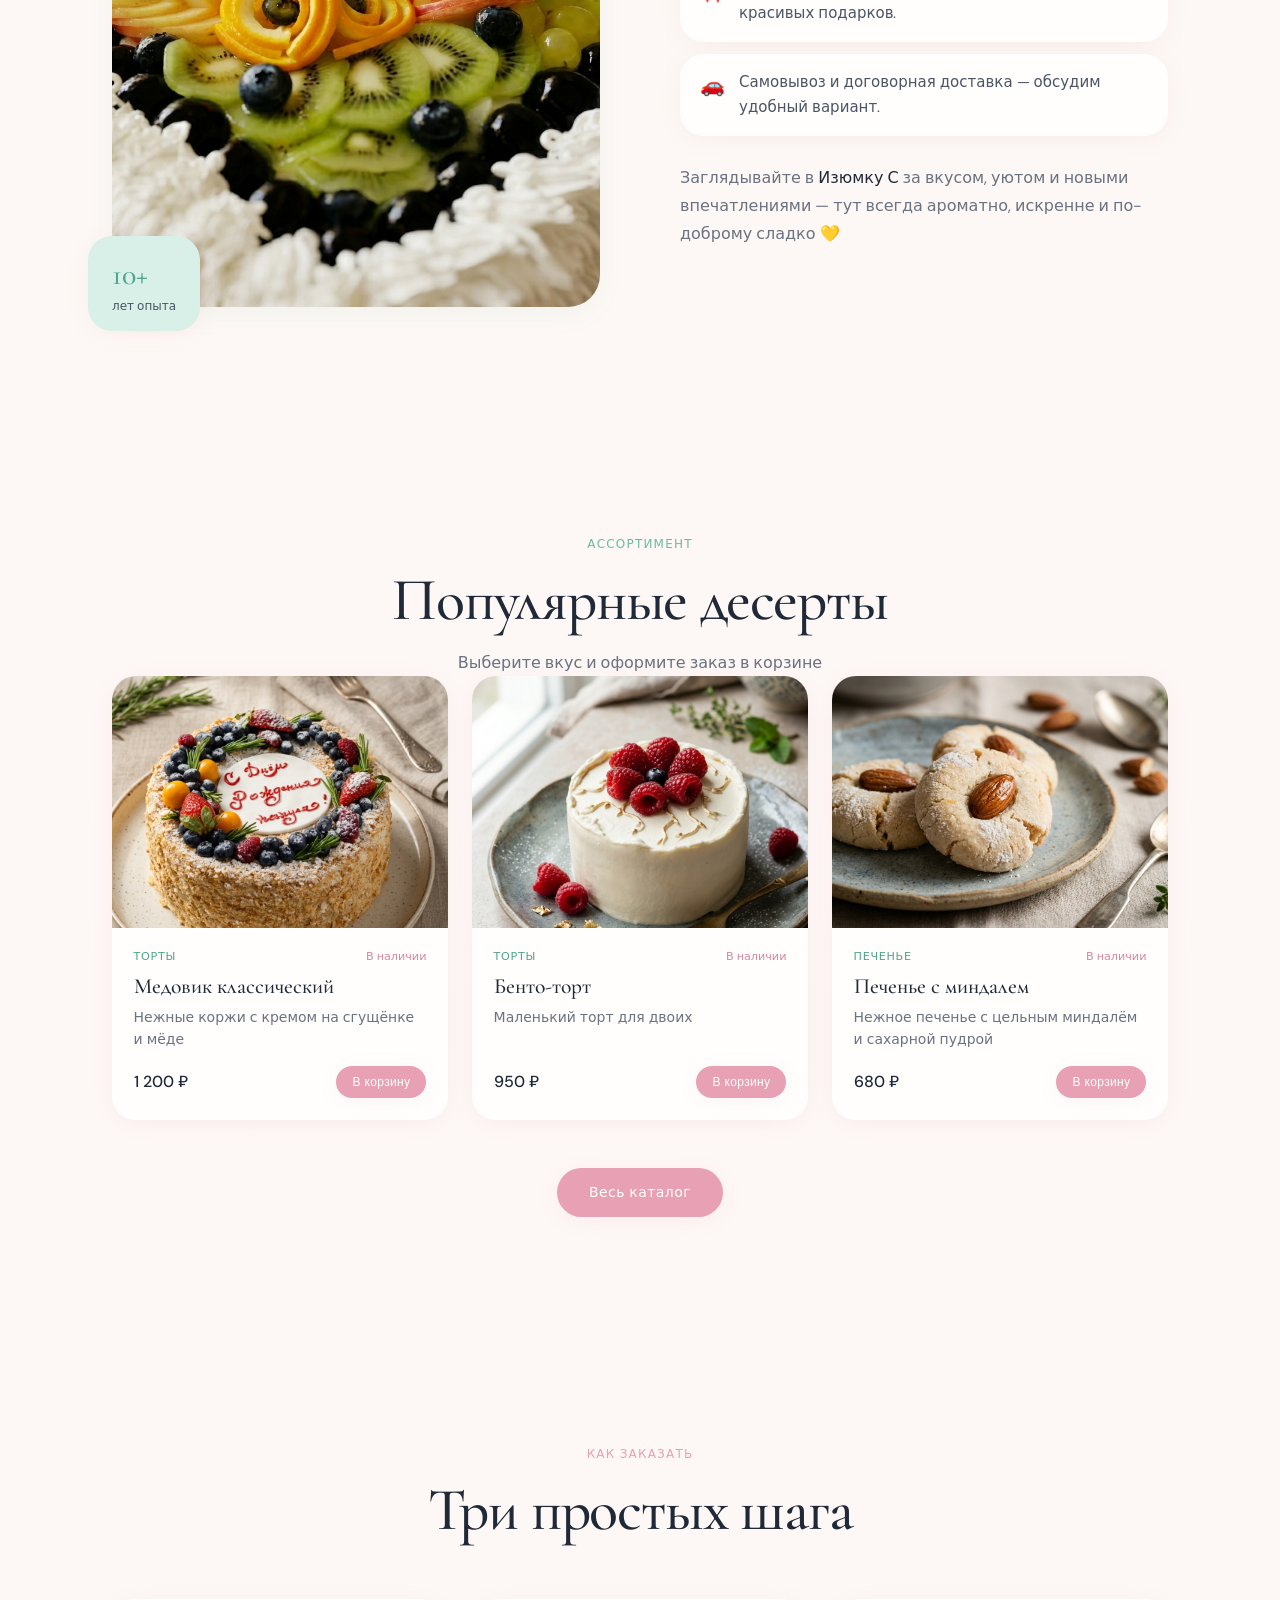
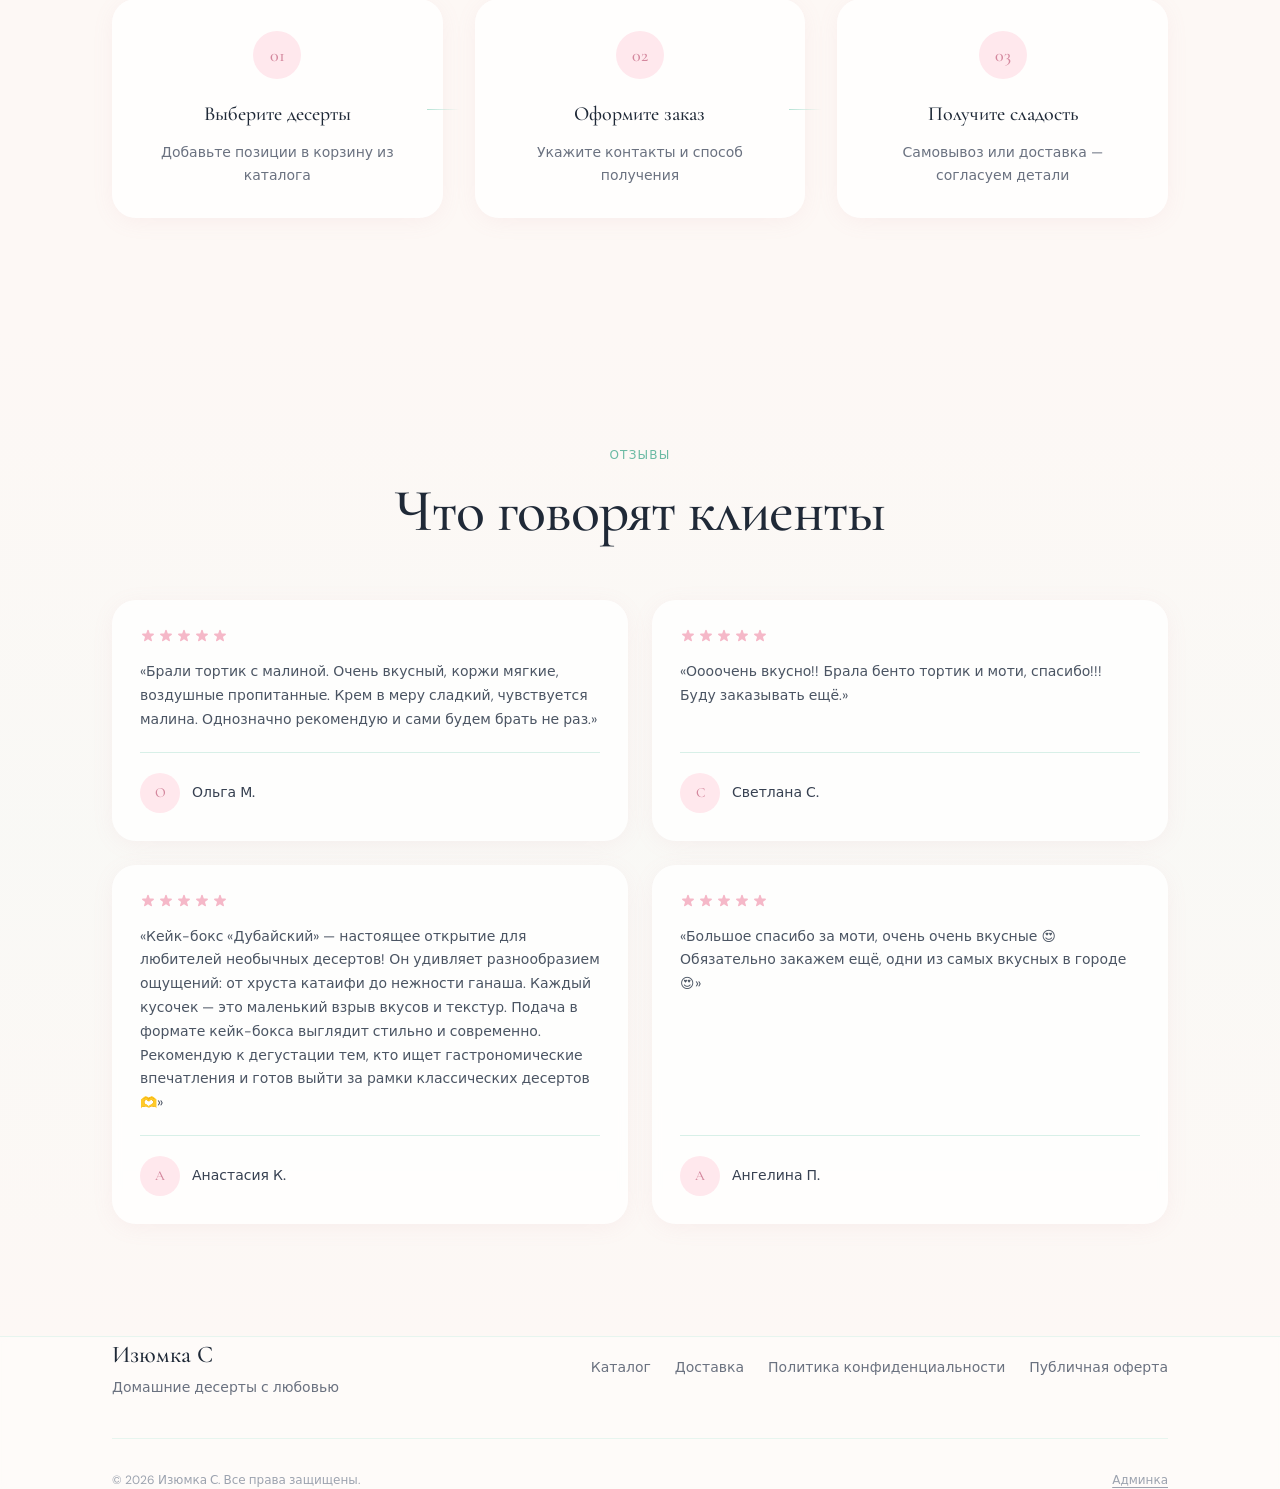
==== commit 7ea6cabc: "Fix header on GitHub Pages: static nav fallback and safer boot. Co-authored-by: Cursor <cursoragent@" ====
--- a/index.html
+++ b/index.html
@@ -18,7 +18,38 @@
   <title>Изюмка С — Домашние десерты с любовью</title>
 </head>
 <body>
-  <header class="header" id="site-header"></header>
+  <header class="header" id="site-header">
+    <div class="container">
+      <nav class="header__inner" aria-label="Основная навигация">
+        <a href="index.html" class="header__logo">Изюмка С</a>
+        <ul class="nav-desktop">
+          <li><a href="index.html" class="is-active">Главная</a></li>
+          <li><a href="catalog.html">Каталог</a></li>
+          <li><a href="delivery.html">Доставка</a></li>
+        </ul>
+        <div class="header__actions">
+          <a href="cart.html" class="header__cart" aria-label="Корзина">
+            <svg fill="none" viewBox="0 0 24 24" stroke="currentColor" stroke-width="1.8" aria-hidden="true"><path stroke-linecap="round" stroke-linejoin="round" d="M3 3h2l.4 2M7 13h10l3-8H6.4M7 13L5.4 5M7 13l-2 8h14M10 21a1 1 0 100-2 1 1 0 000 2zm8 0a1 1 0 100-2 1 1 0 000 2z"/></svg>
+            <span class="header__cart-count" id="cart-count" hidden>0</span>
+          </a>
+          <a href="catalog.html" class="btn-primary header__cta">В каталог</a>
+          <button class="burger" id="burger" type="button" aria-label="Открыть меню" aria-expanded="false" aria-controls="nav-mobile">
+            <span class="burger__lines" aria-hidden="true"><span></span><span></span><span></span></span>
+          </button>
+        </div>
+      </nav>
+      <nav class="nav-mobile" id="nav-mobile" aria-label="Мобильное меню">
+        <ul>
+          <li><a href="index.html">Главная</a></li>
+          <li><a href="catalog.html">Каталог</a></li>
+          <li><a href="delivery.html">Доставка</a></li>
+          <li><a href="cart.html">Корзина</a></li>
+          <li><a href="admin.html">Админка</a></li>
+        </ul>
+        <a href="catalog.html" class="btn-primary">Смотреть каталог</a>
+      </nav>
+    </div>
+  </header>
 
   <main>
     <section class="hero" aria-labelledby="hero-title">
@@ -97,11 +128,32 @@
     </section>
   </main>
 
-  <footer class="footer" id="site-footer"></footer>
+  <footer class="footer" id="site-footer">
+    <div class="container footer__inner">
+      <div class="footer__top">
+        <div class="footer__brand">
+          <p class="footer__name">Изюмка С</p>
+          <p class="footer__tagline">Домашние десерты с любовью</p>
+        </div>
+        <nav class="footer__nav" aria-label="Навигация в подвале">
+          <ul>
+            <li><a href="catalog.html">Каталог</a></li>
+            <li><a href="delivery.html">Доставка</a></li>
+            <li><a href="privacy.html">Политика конфиденциальности</a></li>
+            <li><a href="offer.html">Публичная оферта</a></li>
+          </ul>
+        </nav>
+      </div>
+      <div class="footer__bottom">
+        <p>© 2026 Изюмка С. Все права защищены.</p>
+        <p><a href="admin.html" class="footer__admin-link">Админка</a></p>
+      </div>
+    </div>
+  </footer>
 
-  <script src="js/data.js"></script>
-  <script src="js/store.js"></script>
-  <script src="js/layout.js"></script>
-  <script src="js/home.js"></script>
+  <script src="js/data.js" charset="utf-8"></script>
+  <script src="js/store.js" charset="utf-8"></script>
+  <script src="js/layout.js" charset="utf-8"></script>
+  <script src="js/home.js" charset="utf-8"></script>
 </body>
 </html>
--- a/css/styles.css
+++ b/css/styles.css
@@ -1162,6 +1162,17 @@
   color: var(--gray-400);
 }
 
+.footer__admin-link {
+  color: var(--gray-400);
+  text-decoration: underline;
+  text-underline-offset: 3px;
+  transition: color var(--transition);
+}
+
+.footer__admin-link:hover {
+  color: var(--mint-500);
+}
+
 /* ===== Responsive ===== */
 @media (min-width: 640px) {
   .section-padding { padding: 5rem 2rem; }
